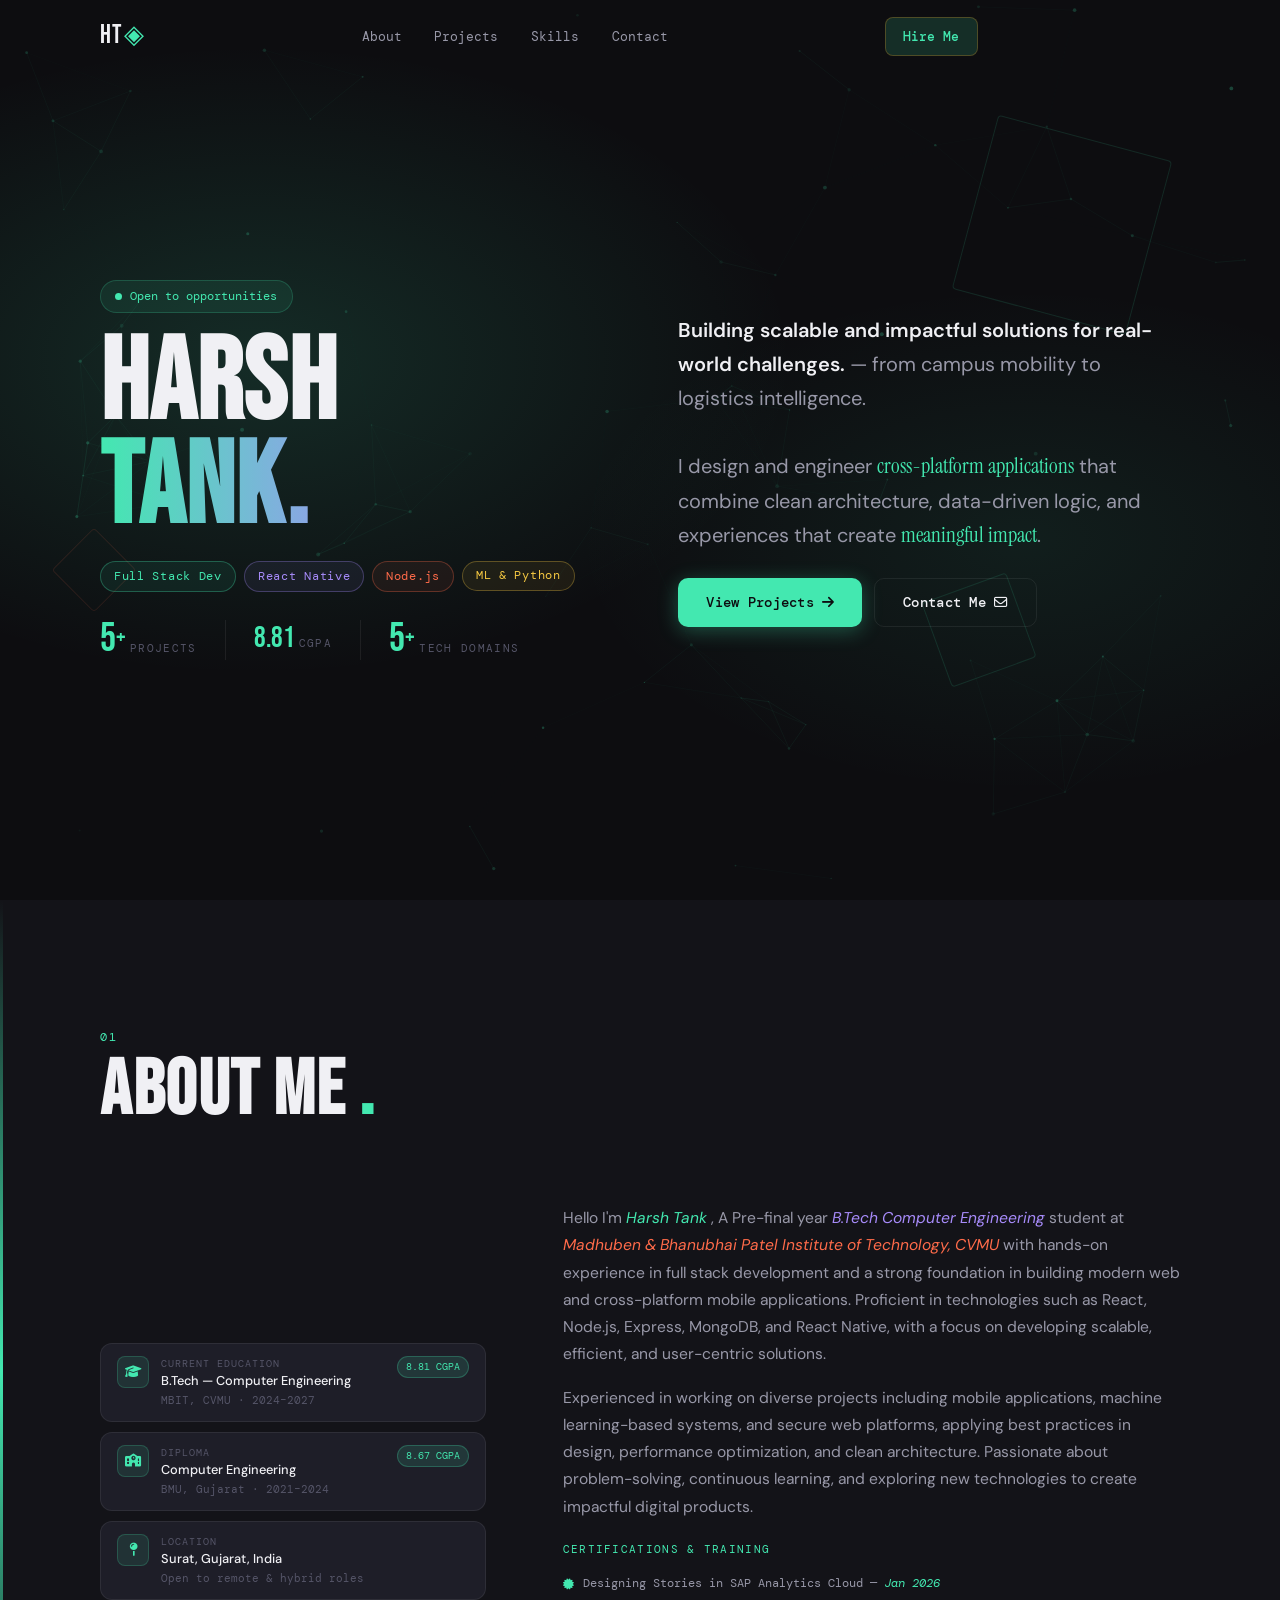
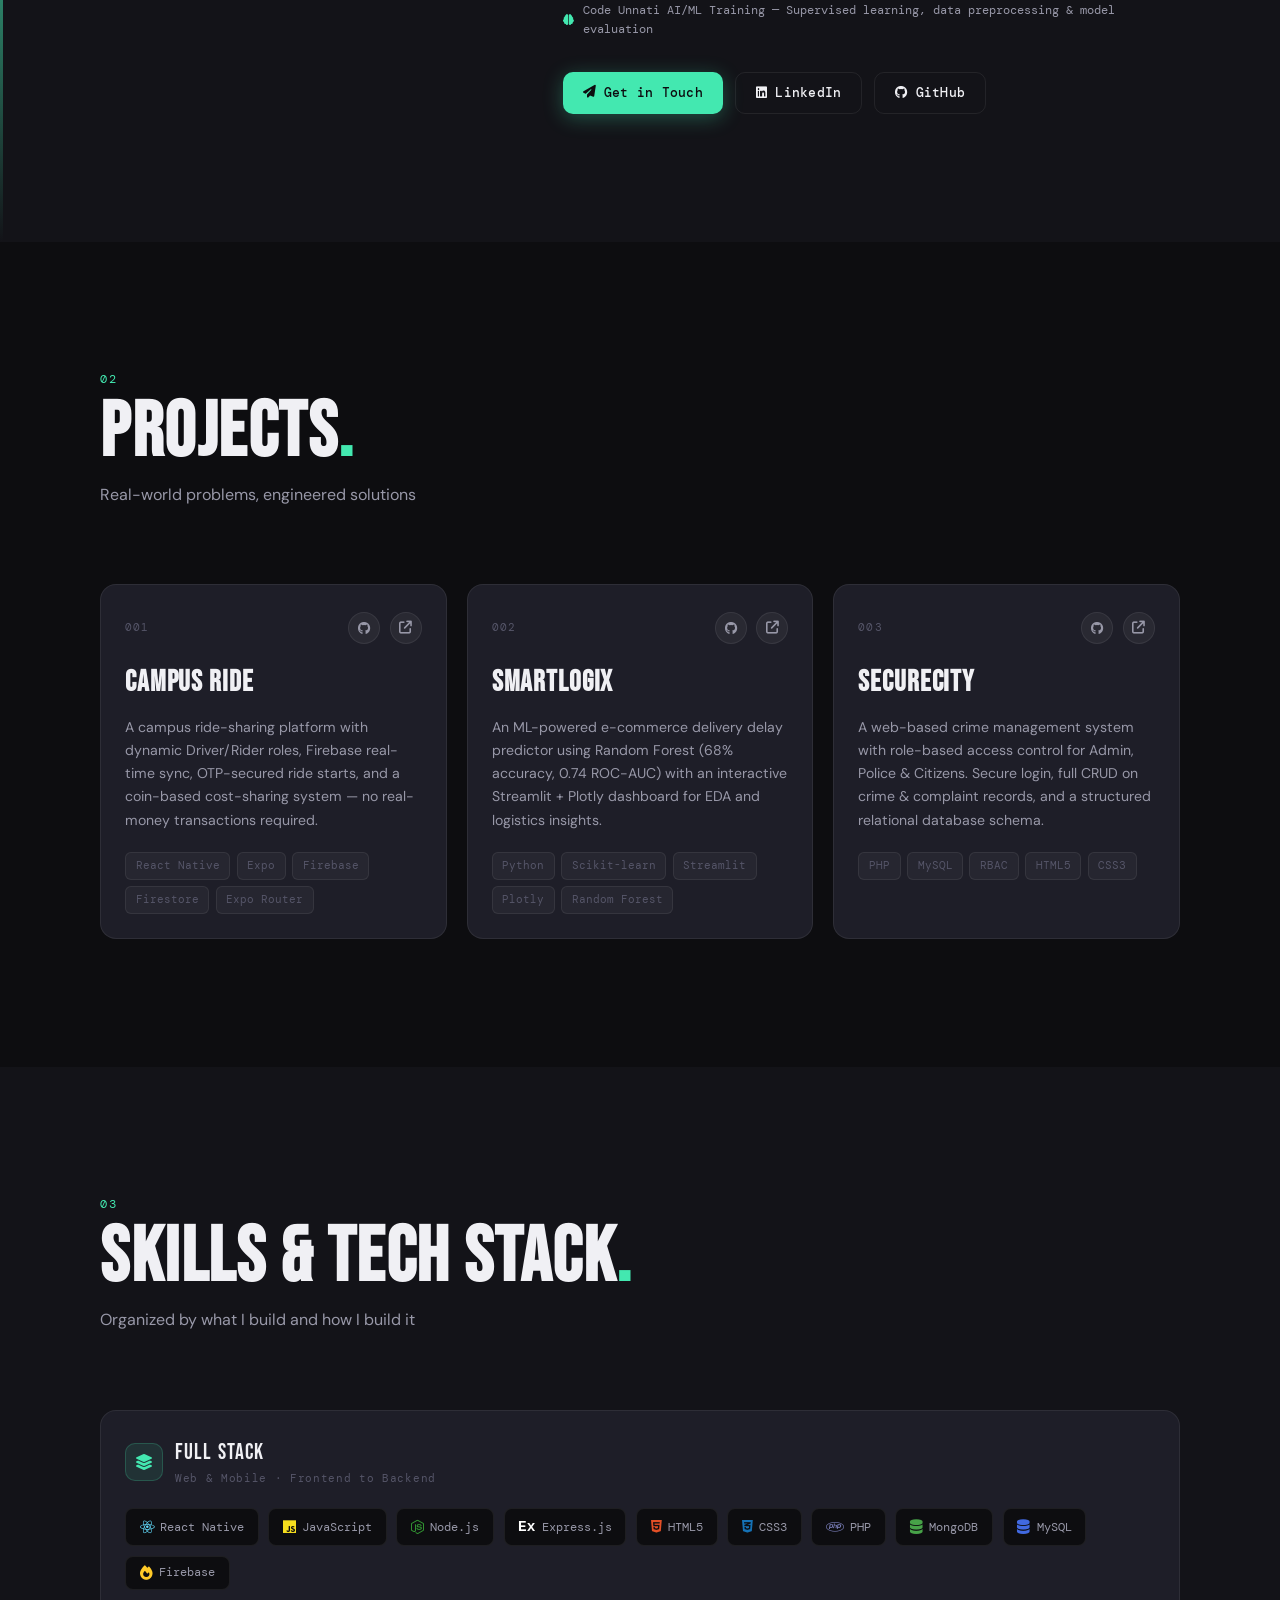
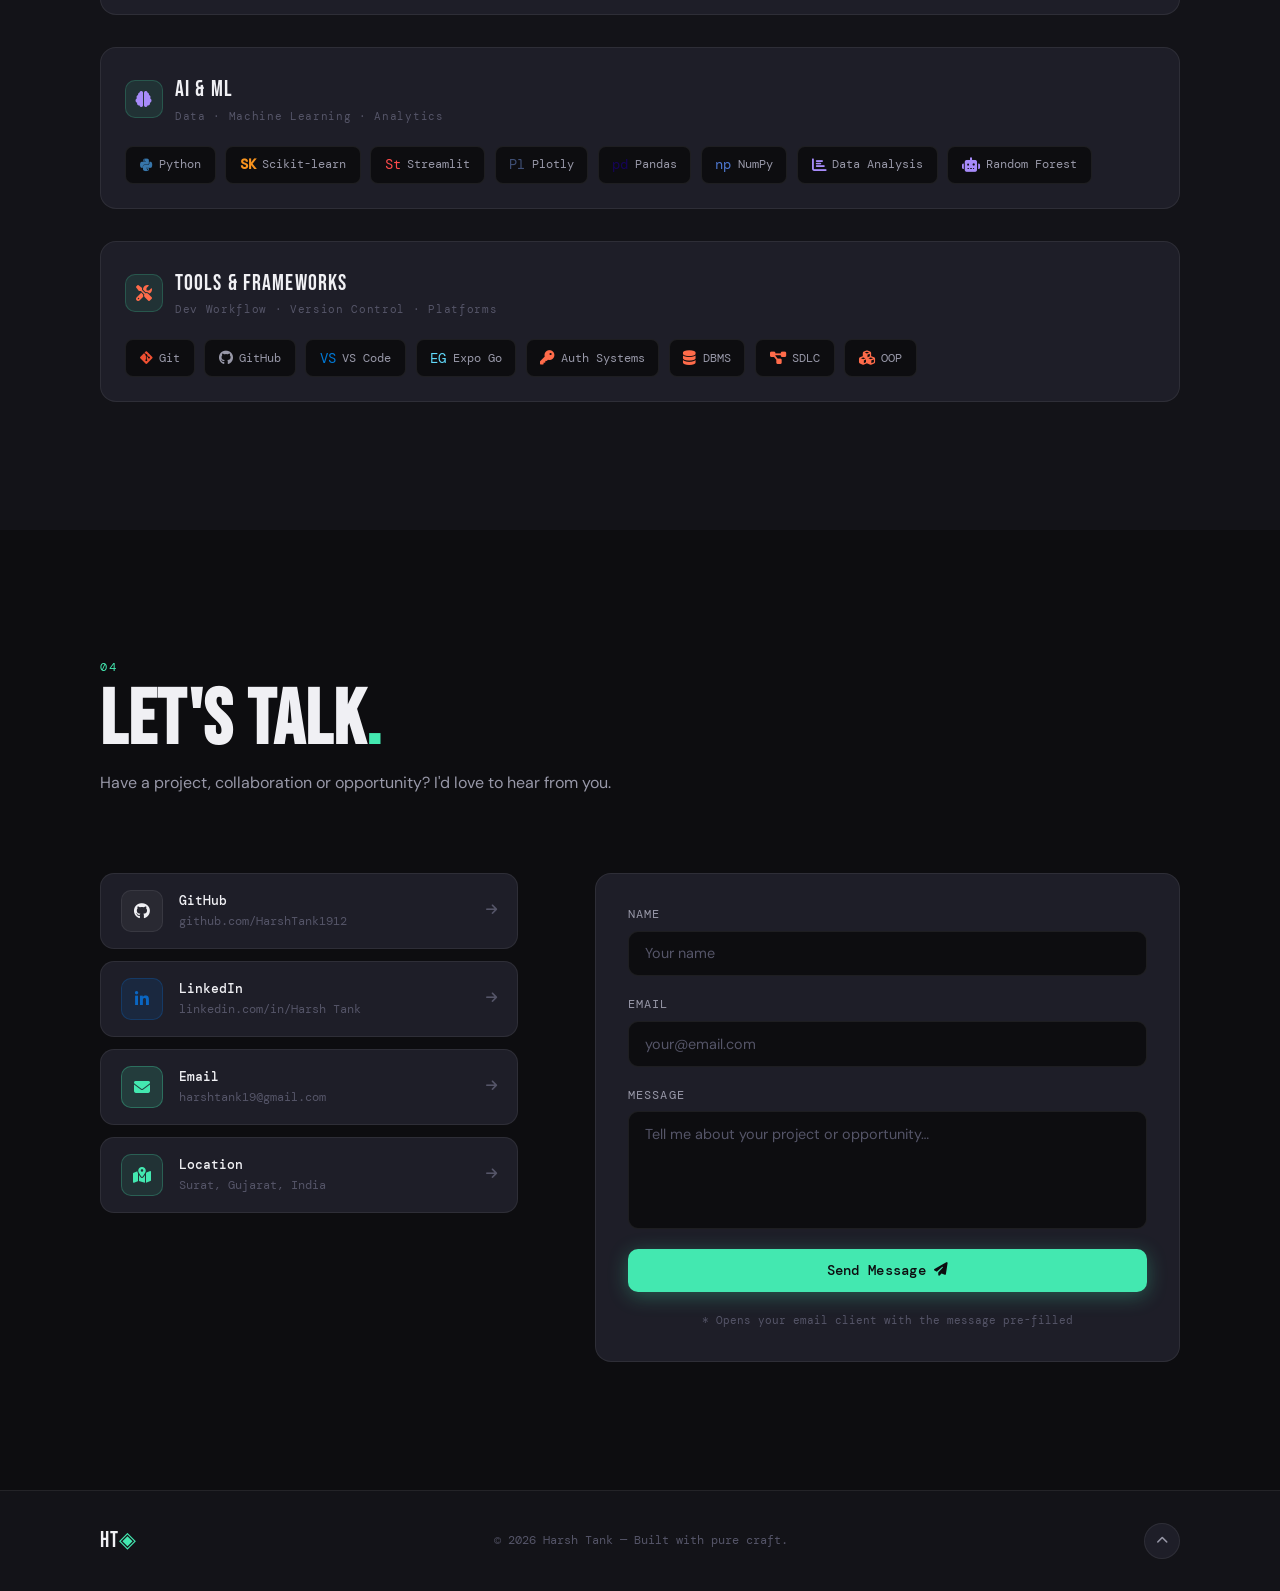
==== index.html @ 7c497f25 "Add files via upload" ====
<!DOCTYPE html>
<html lang="en">

<head>
  <meta charset="UTF-8" />
  <meta name="viewport" content="width=device-width, initial-scale=1.0" />
  <meta name="description"
    content="Harsh Tank — Full Stack Developer | React Native, Node.js, MongoDB, Firebase | B.Tech Computer Engineering" />
  <title>Harsh Tank — Portfolio</title>

  <link rel="preconnect" href="https://fonts.googleapis.com" />
  <link rel="preconnect" href="https://fonts.gstatic.com" crossorigin />
  <link
    href="https://fonts.googleapis.com/css2?family=Bebas+Neue&family=Instrument+Serif:ital@0;1&family=DM+Mono:wght@400;500&family=DM+Sans:ital,opsz,wght@0,9..40,300;0,9..40,400;0,9..40,500;1,9..40,300&display=swap"
    rel="stylesheet" />
  <link rel="stylesheet" href="https://cdnjs.cloudflare.com/ajax/libs/font-awesome/6.5.1/css/all.min.css" />
  <link rel="stylesheet" href="style.css" />
  <link rel="icon"
    href="data:image/svg+xml,<svg xmlns='http://www.w3.org/2000/svg' viewBox='0 0 100 100'><text y='.9em' font-size='90'>◈</text></svg>" />

  <style>
    /* ════════════════════════════
       HERO — Two-column layout
    ════════════════════════════ */
    .hero {
      min-height: 100vh;
      display: flex;
      align-items: center;
      padding: 100px 0 60px;
      position: relative;
      overflow: hidden;
    }

    .hero-content {
      position: relative;
      z-index: 1;
      max-width: var(--container);
      margin: 0 auto;
      padding: 0 clamp(20px, 5vw, 60px);
      display: grid;
      grid-template-columns: 1fr 1fr;
      gap: clamp(40px, 6vw, 100px);
      align-items: center;
      width: 100%;
    }

    /* Left panel — name + animated label */
    .hero-left {
      display: flex;
      flex-direction: column;
      gap: 1.25rem;
    }

    .hero-name {
      font-family: var(--font-display);
      font-size: clamp(3.5rem, 9vw, 8.5rem);
      line-height: 0.9;
      letter-spacing: 0.01em;
      margin: 0;
    }

    .name-static {
      color: var(--text-primary);
      display: block;
    }

    /* Multi-vibrant animated gradient surname */
    .name-vibrant {
      display: block;
      background: linear-gradient(90deg,
          #43e8b0 0%,
          #a78bfa 20%,
          #ff6b4a 40%,
          #f5c842 60%,
          #43e8b0 80%,
          #61DAFB 100%);
      background-size: 300% 100%;
      -webkit-background-clip: text;
      -webkit-text-fill-color: transparent;
      background-clip: text;
      animation: gradientShift 4s linear infinite;
    }

    @keyframes gradientShift {
      0% {
        background-position: 0% 50%;
      }

      100% {
        background-position: 300% 50%;
      }
    }

    /* Animated role label pills on the left */
    .hero-role-pills {
      display: flex;
      flex-wrap: wrap;
      gap: 0.5rem;
    }

    .role-pill {
      font-family: var(--font-mono);
      font-size: 0.75rem;
      padding: 0.3rem 0.8rem;
      border-radius: 100px;
      border: 1px solid;
      letter-spacing: 0.06em;
      animation: pillFadeIn 0.6s var(--ease-out) both;
    }

    .role-pill:nth-child(1) {
      color: #43e8b0;
      border-color: rgba(67, 232, 176, 0.3);
      background: rgba(67, 232, 176, 0.07);
      --delay: 0.3s;
    }

    .role-pill:nth-child(2) {
      color: #a78bfa;
      border-color: rgba(167, 139, 250, 0.3);
      background: rgba(167, 139, 250, 0.07);
      --delay: 0.45s;
    }

    .role-pill:nth-child(3) {
      color: #ff6b4a;
      border-color: rgba(255, 107, 74, 0.3);
      background: rgba(255, 107, 74, 0.07);
      --delay: 0.6s;
    }

    .role-pill:nth-child(4) {
      color: #f5c842;
      border-color: rgba(245, 200, 66, 0.3);
      background: rgba(245, 200, 66, 0.07);
      --delay: 0.75s;
    }

    @keyframes pillFadeIn {
      from {
        opacity: 0;
        transform: translateY(10px);
      }

      to {
        opacity: 1;
        transform: none;
      }
    }

    /* Bottom-left: stats */
    .hero-stats {
      display: flex;
      align-items: center;
      gap: 1.75rem;
      margin-top: 0.5rem;
    }

    /* Right panel */
    .hero-right {
      display: flex;
      flex-direction: column;
      gap: 1.5rem;
    }

    .hero-tagline {
      font-size: clamp(1rem, 1.8vw, 1.25rem);
      color: var(--text-secondary);
      line-height: 1.7;
      margin: 0;
    }

    .hero-tagline strong {
      color: var(--text-primary);
      font-weight: 600;
    }

    .hero-tagline em {
      font-style: normal;
      font-family: var(--font-serif);
      color: var(--mint);
      font-size: 1.05em;
    }

    /* Inline highlights */
    .hero-highlights {
      display: flex;
      flex-direction: column;
      gap: 0.6rem;
    }

    .hero-highlight-item {
      display: flex;
      align-items: center;
      gap: 0.6rem;
      font-family: var(--font-mono);
      font-size: 0.78rem;
      color: var(--text-secondary);
    }

    .hero-highlight-item i {
      color: var(--mint);
      width: 14px;
      font-size: 0.7rem;
    }

    /* CTA + availability */
    .hero-ctas {
      display: flex;
      flex-wrap: wrap;
      gap: 0.75rem;
    }

    /* Mobile: stack to single column */
    @media (max-width: 768px) {
      .hero-content {
        grid-template-columns: 1fr;
        gap: 2.5rem;
      }

      .hero-name {
        font-size: clamp(3.5rem, 18vw, 6rem);
      }

      .hero-stats {
        gap: 1.25rem;
      }
    }

    /* ════════════════════════════
       EDUCATION / INFO CARDS
    ════════════════════════════ */
    .about-info-cards {
      display: flex;
      flex-direction: column;
      gap: 0.6rem;
      margin-top: 1.5rem;
      width: 100%;
    }

    .info-card {
      background: var(--card);
      border: 1px solid var(--border);
      border-radius: 0.75rem;
      padding: 0.75rem 1rem;
      display: flex;
      align-items: flex-start;
      gap: 0.75rem;
      transition: border-color 0.25s, transform 0.25s;
      position: relative;
      overflow: hidden;
    }

    .info-card::before {
      content: '';
      position: absolute;
      left: 0;
      top: 0;
      bottom: 0;
      width: 3px;
      background: var(--mint);
      opacity: 0;
      transition: opacity 0.25s;
    }

    .info-card:hover {
      border-color: rgba(67, 232, 176, 0.35);
      transform: translateX(4px);
    }

    .info-card:hover::before {
      opacity: 1;
    }

    .info-card-icon {
      width: 32px;
      height: 32px;
      border-radius: 0.5rem;
      background: rgba(67, 232, 176, 0.1);
      border: 1px solid rgba(67, 232, 176, 0.2);
      display: flex;
      align-items: center;
      justify-content: center;
      font-size: 0.82rem;
      color: var(--mint);
      flex-shrink: 0;
    }

    .info-card-body {
      flex: 1;
      min-width: 0;
    }

    .info-card-label {
      font-family: var(--font-mono);
      font-size: 0.62rem;
      letter-spacing: 0.1em;
      text-transform: uppercase;
      color: var(--text-muted);
      margin-bottom: 0.12rem;
    }

    .info-card-title {
      font-family: var(--font-body);
      font-size: 0.8rem;
      color: var(--text-primary);
      font-weight: 500;
      line-height: 1.3;
    }

    .info-card-sub {
      font-family: var(--font-mono);
      font-size: 0.68rem;
      color: var(--text-muted);
      margin-top: 0.1rem;
    }

    .info-card-badge {
      font-family: var(--font-mono);
      font-size: 0.62rem;
      padding: 0.15rem 0.5rem;
      border-radius: 100px;
      background: rgba(67, 232, 176, 0.12);
      color: var(--mint);
      border: 1px solid rgba(67, 232, 176, 0.25);
      white-space: nowrap;
      flex-shrink: 0;
    }

    /* ════════════════════════════
       CERT ITEMS
    ════════════════════════════ */
    .cert-list {
      display: flex;
      flex-direction: column;
      gap: 0.45rem;
      margin-top: 1rem;
    }

    .cert-item {
      display: flex;
      align-items: center;
      gap: 0.6rem;
      font-family: var(--font-mono);
      font-size: 0.76rem;
      color: var(--text-secondary);
    }

    .cert-item i {
      color: var(--mint);
      font-size: 0.68rem;
    }

    /* ════════════════════════════
       TECH STACK — CATEGORY CARDS
    ════════════════════════════ */
    .stack-categories {
      display: flex;
      flex-direction: column;
      gap: 2rem;
    }

    .stack-category {
      background: var(--card);
      border: 1px solid var(--border);
      border-radius: 1rem;
      padding: 1.5rem;
      position: relative;
      overflow: hidden;
      transition: border-color 0.3s, box-shadow 0.3s;
    }

    .stack-category:hover {
      border-color: rgba(67, 232, 176, 0.25);
      box-shadow: 0 8px 40px rgba(0, 0, 0, 0.3);
    }

    .stack-category::before {
      content: '';
      position: absolute;
      top: 0;
      left: 0;
      right: 0;
      height: 3px;
      background: var(--cat-color, var(--mint));
      transform: scaleX(0);
      transform-origin: left;
      transition: transform 0.4s var(--ease-out);
    }

    .stack-category:hover::before {
      transform: scaleX(1);
    }

    .stack-cat-header {
      display: flex;
      align-items: center;
      gap: 0.75rem;
      margin-bottom: 1.25rem;
    }

    .stack-cat-icon {
      width: 38px;
      height: 38px;
      border-radius: 0.625rem;
      display: flex;
      align-items: center;
      justify-content: center;
      font-size: 1rem;
      background: rgba(67, 232, 176, 0.1);
      border: 1px solid rgba(67, 232, 176, 0.2);
      color: var(--cat-color, var(--mint));
    }

    .stack-cat-title {
      font-family: var(--font-display);
      font-size: 1.4rem;
      letter-spacing: 0.05em;
      color: var(--text-primary);
    }

    .stack-cat-desc {
      font-family: var(--font-mono);
      font-size: 0.7rem;
      color: var(--text-muted);
      letter-spacing: 0.06em;
    }

    .stack-tech-grid {
      display: flex;
      flex-wrap: wrap;
      gap: 0.6rem;
    }

    .tech-badge {
      display: inline-flex;
      align-items: center;
      gap: 0.4rem;
      font-family: var(--font-mono);
      font-size: 0.76rem;
      padding: 0.4rem 0.85rem;
      border-radius: 0.5rem;
      background: var(--ink);
      border: 1px solid var(--border);
      color: var(--text-secondary);
      transition: color 0.2s, border-color 0.2s, background 0.2s, transform 0.2s;
      cursor: default;
    }

    .tech-badge i,
    .tech-badge .badge-icon {
      font-size: 0.9rem;
    }

    .tech-badge:hover {
      color: var(--text-primary);
      border-color: var(--cat-color, var(--mint));
      background: rgba(67, 232, 176, 0.05);
      transform: translateY(-2px);
    }
  </style>
</head>

<body>

  <!-- Custom cursor elements (hidden) -->
  <div class="cursor-dot" id="cursorDot"></div>
  <div class="cursor-ring" id="cursorRing"></div>

  <!-- ═══════ NAVIGATION ═══════ -->
  <nav class="navbar" id="navbar">
    <div class="nav-inner">
      <a href="#home" class="nav-logo">HT<span class="logo-dot">◈</span></a>
      <ul class="nav-links" id="navLinks">
        <li><a href="#about" class="nav-link" data-section="about">About</a></li>
        <li><a href="#projects" class="nav-link" data-section="projects">Projects</a></li>
        <li><a href="#stack" class="nav-link" data-section="stack">Skills</a></li>
        <li><a href="#contact" class="nav-link" data-section="contact">Contact</a></li>
      </ul>
      <a href="#contact" class="nav-cta">Hire Me</a>
      <button class="hamburger" id="hamburger" aria-label="Toggle menu">
        <span></span><span></span><span></span>
      </button>
    </div>
  </nav>

  <!-- Mobile menu drawer -->
  <div class="mobile-menu" id="mobileMenu">
    <ul>
      <li><a href="#about" class="mobile-link">About</a></li>
      <li><a href="#projects" class="mobile-link">Projects</a></li>
      <li><a href="#stack" class="mobile-link">Skills</a></li>
      <li><a href="#contact" class="mobile-link">Contact</a></li>
    </ul>
  </div>

  <!-- ═══════════════════════════════════════════════
       HERO — Two Column Layout
  ═══════════════════════════════════════════════ -->
  <section id="home" class="hero">
    <div class="hero-bg">
      <canvas id="heroCanvas"></canvas>
      <div class="hero-gradient"></div>
    </div>
    <div class="geo geo-1"></div>
    <div class="geo geo-2"></div>
    <div class="geo geo-3"></div>

    <div class="hero-content">

      <!-- ── LEFT: Name + Role pills + Stats ── -->
      <div class="hero-left reveal-left" style="--delay:0.1s">

        <!-- Status badge -->
        <div class="status-badge" style="width:fit-content">
          <span class="status-dot"></span>
          Open to opportunities
        </div>

        <!-- Name with vibrant animated gradient on surname -->
        <h1 class="hero-name">
          <span class="name-static">Harsh</span>
          <span class="name-vibrant">Tank.</span>
        </h1>

        <!-- Role pills — vibrant multi-color -->
        <div class="hero-role-pills">
          <span class="role-pill" style="animation-delay:0.3s">Full Stack Dev</span>
          <span class="role-pill" style="animation-delay:0.45s">React Native</span>
          <span class="role-pill" style="animation-delay:0.6s">Node.js</span>
          <span class="role-pill" style="animation-delay:0.75s">ML &amp; Python</span>
        </div>

        <!-- Stats -->
        <div class="hero-stats">
          <div class="stat">
            <span class="stat-num" data-target="5">0</span><span class="stat-plus">+</span>
            <span class="stat-label">Projects</span>
          </div>
          <div class="stat-divider"></div>
          <div class="stat">
            <span class="stat-num" style="font-size:1.8rem;">8.81</span>
            <span class="stat-label">CGPA</span>
          </div>
          <div class="stat-divider"></div>
          <div class="stat">
            <span class="stat-num" data-target="5">0</span><span class="stat-plus">+</span>
            <span class="stat-label">Tech Domains</span>
          </div>
        </div>
      </div>

      <!-- ── RIGHT: Tagline + Highlights + CTAs ── -->
      <div class="hero-right reveal-right" style="--delay:0.25s">

        <p class="hero-tagline">
          <strong>Building scalable and impactful solutions for real-world challenges.</strong> — from campus mobility
          to logistics
          intelligence.<br /><br />
          I design and engineer <em>cross-platform applications</em> that combine clean architecture, data-driven logic,
          and experiences that create <em>meaningful impact</em>.
        </p>

        <!--<div class="hero-highlights">
          <div class="hero-highlight-item">
            <i class="fa-solid fa-mobile-screen-button"></i>
            <span>Campus Ride — Real-time ride-sharing with OTP &amp; coin rewards</span>
          </div>
          <div class="hero-highlight-item">
            <i class="fa-solid fa-chart-line"></i>
            <span>SmartLogix — ML delivery predictor, 68% accuracy, 0.74 ROC-AUC</span>
          </div>
          <div class="hero-highlight-item">
            <i class="fa-solid fa-shield-halved"></i>
            <span>SecureCity — Role-based crime management system (PHP + MySQL)</span>
          </div>
        </div>
      -->
        <div class="hero-ctas">
          <a href="#projects" class="btn btn-primary">
            View Projects <i class="fa-solid fa-arrow-right"></i>
          </a>
          <a href="mailto:harshtank19@gmail.com" class="btn btn-ghost">
            Contact Me <i class="fa-regular fa-envelope"></i>
          </a>
        </div>
      </div>
    </div>
  </section>

  <!-- ═══════════════════════════════════════════════
       ABOUT SECTION
  ═══════════════════════════════════════════════ -->
  <section id="about" class="section about-section">
    <div class="container">
      <div class="section-header">
        <span class="section-num">01</span>
        <h2 class="section-title">About Me <span class="accent-dot">.</span></h2>
      </div>

      <div class="about-grid">

        <!-- Left: Photo + cards -->
        <div class="about-visual reveal-left">
          <div class="about-card-wrap">
            <!-- Info cards -->
            <div class="about-info-cards">
              <div class="info-card">
                <div class="info-card-icon"><i class="fa-solid fa-graduation-cap"></i></div>
                <div class="info-card-body">
                  <div class="info-card-label">Current Education</div>
                  <div class="info-card-title">B.Tech — Computer Engineering</div>
                  <div class="info-card-sub">MBIT, CVMU · 2024–2027
                  </div>
                </div>
                <span class="info-card-badge">8.81 CGPA</span>
              </div>
              <div class="info-card">
                <div class="info-card-icon"><i class="fa-solid fa-school"></i></div>
                <div class="info-card-body">
                  <div class="info-card-label">Diploma</div>
                  <div class="info-card-title">Computer Engineering</div>
                  <div class="info-card-sub">BMU, Gujarat · 2021–2024</div>
                </div>
                <span class="info-card-badge">8.67 CGPA</span>
              </div>
              <div class="info-card">
                <div class="info-card-icon"><i class="fa-solid fa-map-pin"></i></div>
                <div class="info-card-body">
                  <div class="info-card-label">Location</div>
                  <div class="info-card-title">Surat, Gujarat, India</div>
                  <div class="info-card-sub">Open to remote &amp; hybrid roles</div>
                </div>
              </div>
            </div>

          </div>
        </div>

        <!-- Right: Text -->
        <div class="about-text reveal-right">
          <p class="about-body">
            Hello I'm <em style="color:var(--mint)">Harsh Tank </em> , A Pre-final year <em style="color:#a78bfa">B.Tech
              Computer Engineering</em>
            student at <em style="color:#ff6b4a">Madhuben & Bhanubhai Patel Institute of Technology, CVMU</em> with
            hands-on experience in full stack development and a strong foundation in building modern web
            and cross-platform mobile applications. Proficient in technologies such as React, Node.js, Express, MongoDB,
            and React Native, with a focus on developing scalable, efficient, and user-centric solutions.
          </p>

          <p class="about-body">
            Experienced in working on diverse projects including mobile applications, machine learning-based systems,
            and secure web platforms, applying best practices in design, performance optimization, and clean
            architecture. Passionate about problem-solving, continuous learning, and exploring new technologies to
            create impactful digital products.
          </p>

          <!-- Certifications em style="color:#ff6b4a" color:#a78bfa  <em style="color:var(--mint)"-->

          <div style="margin-top:1.25rem">
            <span class="section-num" style="font-size:0.68rem;letter-spacing:0.12em">CERTIFICATIONS &amp;
              TRAINING</span>
            <div class="cert-list">
              <div class="cert-item">
                <i class="fa-solid fa-certificate"></i>
                <a href="https://badger.learning.sap.com/verify/ximuf-byfyb-nebyb-hetok-pigaf" target="_blank">
                  <span>Designing Stories
                    in SAP Analytics Cloud — <em style="color:var(--mint)">Jan 2026</em></span></a>
              </div>
              <div class="cert-item">
                <i class="fa-solid fa-brain"></i>
                <span>Code Unnati AI/ML Training — Supervised learning, data preprocessing &amp; model evaluation</span>
              </div>
            </div>
          </div>

          <div class="about-actions">
            <a href="mailto:harshtank19@gmail.com" class="btn btn-primary btn-sm">
              <i class="fa-solid fa-paper-plane"></i> Get in Touch
            </a>
            <a href="https://linkedin.com/in/harsh-tank" target="_blank" rel="noopener" class="btn btn-ghost btn-sm">
              <i class="fa-brands fa-linkedin"></i> LinkedIn
            </a>
            <a href="https://github.com/HarshTank1912" target="_blank" rel="noopener" class="btn btn-ghost btn-sm">
              <i class="fa-brands fa-github"></i> GitHub
            </a>
          </div>
        </div>
      </div>
    </div>
  </section>

  <!-- ═══════════════════════════════════════════════
       PROJECTS
  ═══════════════════════════════════════════════ -->
  <section id="projects" class="section projects-section">
    <div class="container">
      <div class="section-header">
        <span class="section-num">02</span>
        <h2 class="section-title">Projects<span class="accent-dot">.</span></h2>
        <p class="section-subtitle">Real-world problems, engineered solutions</p>
      </div>

      <div class="projects-grid">

        <!-- Campus Ride -->
        <article class="project-card reveal-up" style="--card-color:#43e8b0">
          <div class="card-top-bar"></div>
          <div class="card-body">
            <div class="project-meta">
              <span class="project-number">001</span>
              <div class="project-links">
                <a href="https://github.com/HarshTank1912" target="_blank" rel="noopener" aria-label="GitHub"
                  class="icon-link"><i class="fa-brands fa-github"></i></a>
                <a href="#" target="_blank" rel="noopener" aria-label="Live Demo" class="icon-link live-link"><i
                    class="fa-solid fa-arrow-up-right-from-square"></i></a>
              </div>
            </div>
            <h3 class="project-title">Campus Ride</h3>
            <p class="project-desc">A campus ride-sharing platform with dynamic Driver/Rider roles, Firebase real-time
              sync, OTP-secured ride starts, and a coin-based cost-sharing system — no real-money transactions required.
            </p>
            <div class="project-tags">
              <span class="tag">React Native</span>
              <span class="tag">Expo</span>
              <span class="tag">Firebase</span>
              <span class="tag">Firestore</span>
              <span class="tag">Expo Router</span>
            </div>
          </div>
          <div class="card-hover-glow"></div>
        </article>

        <!-- SmartLogix -->
        <article class="project-card reveal-up" style="--card-color:#a78bfa;--delay:0.1s">
          <div class="card-top-bar"></div>
          <div class="card-body">
            <div class="project-meta">
              <span class="project-number">002</span>
              <div class="project-links">
                <a href="https://github.com/HarshTank1912/ShipSense-E-Commerce-Delivery-Prediction" target="_blank"
                  rel="noopener" aria-label="GitHub" class="icon-link"><i class="fa-brands fa-github"></i></a>
                <a href="https://shipsense-e-commerce-delivery-prediction-harshtank1912.streamlit.app/" target="_blank"
                  rel="noopener" aria-label="Live Demo" class="icon-link live-link"><i
                    class="fa-solid fa-arrow-up-right-from-square"></i></a>
              </div>
            </div>
            <h3 class="project-title">SmartLogix</h3>
            <p class="project-desc">An ML-powered e-commerce delivery delay predictor using Random Forest (68% accuracy,
              0.74 ROC-AUC) with an interactive Streamlit + Plotly dashboard for EDA and logistics insights.</p>
            <div class="project-tags">
              <span class="tag">Python</span>
              <span class="tag">Scikit-learn</span>
              <span class="tag">Streamlit</span>
              <span class="tag">Plotly</span>
              <span class="tag">Random Forest</span>
            </div>
          </div>
          <div class="card-hover-glow"></div>
        </article>

        <!-- SecureCity -->
        <article class="project-card reveal-up" style="--card-color:#ff6b4a;--delay:0.2s">
          <div class="card-top-bar"></div>
          <div class="card-body">
            <div class="project-meta">
              <span class="project-number">003</span>
              <div class="project-links">
                <a href="https://github.com/HarshTank1912" target="_blank" rel="noopener" aria-label="GitHub"
                  class="icon-link"><i class="fa-brands fa-github"></i></a>
                <a href="#" target="_blank" rel="noopener" aria-label="Live Demo" class="icon-link live-link"><i
                    class="fa-solid fa-arrow-up-right-from-square"></i></a>
              </div>
            </div>
            <h3 class="project-title">SecureCity</h3>
            <p class="project-desc">A web-based crime management system with role-based access control for Admin, Police
              &amp; Citizens. Secure login, full CRUD on crime &amp; complaint records, and a structured relational
              database schema.</p>
            <div class="project-tags">
              <span class="tag">PHP</span>
              <span class="tag">MySQL</span>
              <span class="tag">RBAC</span>
              <span class="tag">HTML5</span>
              <span class="tag">CSS3</span>
            </div>
          </div>
          <div class="card-hover-glow"></div>
        </article>

      </div>
    </div>
  </section>

  <!-- ═══════════════════════════════════════════════
       TECH STACK — Grouped Category Cards
  ═══════════════════════════════════════════════ -->
  <section id="stack" class="section stack-section">
    <div class="container">
      <div class="section-header">
        <span class="section-num">03</span>
        <h2 class="section-title">Skills & Tech Stack<span class="accent-dot">.</span></h2>
        <p class="section-subtitle">Organized by what I build and how I build it</p>
      </div>

      <div class="stack-categories">

        <!-- Full Stack -->
        <div class="stack-category reveal-up" style="--cat-color:#43e8b0">
          <div class="stack-cat-header">
            <div class="stack-cat-icon" style="--cat-color:#43e8b0"><i class="fa-solid fa-layer-group"></i></div>
            <div>
              <div class="stack-cat-title">Full Stack</div>
              <div class="stack-cat-desc">Web &amp; Mobile · Frontend to Backend</div>
            </div>
          </div>
          <div class="stack-tech-grid" style="--cat-color:#43e8b0">
            <span class="tech-badge"><i class="fa-brands fa-react" style="color:#61DAFB"></i> React Native</span>
            <span class="tech-badge"><i class="fa-brands fa-js" style="color:#F7DF1E"></i> JavaScript</span>
            <span class="tech-badge"><i class="fa-brands fa-node-js" style="color:#339933"></i> Node.js</span>
            <span class="tech-badge"><span class="badge-icon"
                style="color:#fff;font-family:monospace;font-weight:700">Ex</span> Express.js</span>
            <span class="tech-badge"><i class="fa-brands fa-html5" style="color:#E34F26"></i> HTML5</span>
            <span class="tech-badge"><i class="fa-brands fa-css3-alt" style="color:#1572B6"></i> CSS3</span>
            <span class="tech-badge"><i class="fa-brands fa-php" style="color:#777BB4"></i> PHP</span>
            <span class="tech-badge"><i class="fa-solid fa-database" style="color:#47A248"></i> MongoDB</span>
            <span class="tech-badge"><i class="fa-solid fa-database" style="color:#4169E1"></i> MySQL</span>
            <span class="tech-badge"><i class="fa-solid fa-fire" style="color:#FFCA28"></i> Firebase</span>
          </div>
        </div>

        <!-- AI · ML -->
        <div class="stack-category reveal-up" style="--cat-color:#a78bfa;--delay:0.1s">
          <div class="stack-cat-header">
            <div class="stack-cat-icon" style="--cat-color:#a78bfa"><i class="fa-solid fa-brain"></i></div>
            <div>
              <div class="stack-cat-title">AI &amp; ML</div>
              <div class="stack-cat-desc">Data · Machine Learning · Analytics</div>
            </div>
          </div>
          <div class="stack-tech-grid" style="--cat-color:#a78bfa">
            <span class="tech-badge" style="--cat-color:#a78bfa"><i class="fa-brands fa-python"
                style="color:#3776AB"></i> Python</span>
            <span class="tech-badge" style="--cat-color:#a78bfa"><span class="badge-icon"
                style="color:#F7931E;font-weight:700">SK</span> Scikit-learn</span>
            <span class="tech-badge" style="--cat-color:#a78bfa"><span class="badge-icon"
                style="color:#FF4B4B">St</span> Streamlit</span>
            <span class="tech-badge" style="--cat-color:#a78bfa"><span class="badge-icon"
                style="color:#3F4F75">Pl</span> Plotly</span>
            <span class="tech-badge" style="--cat-color:#a78bfa"><span class="badge-icon"
                style="color:#150458">pd</span> Pandas</span>
            <span class="tech-badge" style="--cat-color:#a78bfa"><span class="badge-icon"
                style="color:#4D77CF">np</span> NumPy</span>
            <span class="tech-badge" style="--cat-color:#a78bfa"><i class="fa-solid fa-chart-bar"
                style="color:#a78bfa"></i> Data Analysis</span>
            <span class="tech-badge" style="--cat-color:#a78bfa"><i class="fa-solid fa-robot" style="color:#a78bfa"></i>
              Random Forest</span>
          </div>
        </div>

        <!-- Tools & Frameworks -->
        <div class="stack-category reveal-up" style="--cat-color:#ff6b4a;--delay:0.2s">
          <div class="stack-cat-header">
            <div class="stack-cat-icon" style="--cat-color:#ff6b4a"><i class="fa-solid fa-screwdriver-wrench"></i></div>
            <div>
              <div class="stack-cat-title">Tools &amp; Frameworks</div>
              <div class="stack-cat-desc">Dev Workflow · Version Control · Platforms</div>
            </div>
          </div>
          <div class="stack-tech-grid" style="--cat-color:#ff6b4a">
            <span class="tech-badge" style="--cat-color:#ff6b4a"><i class="fa-brands fa-git-alt"
                style="color:#F05032"></i> Git</span>
            <span class="tech-badge" style="--cat-color:#ff6b4a"><i class="fa-brands fa-github"></i> GitHub</span>
            <span class="tech-badge" style="--cat-color:#ff6b4a"><span class="badge-icon"
                style="color:#0078D4">VS</span> VS Code</span>
            <span class="tech-badge" style="--cat-color:#ff6b4a"><span class="badge-icon"
                style="color:#61DAFB">EG</span> Expo Go</span>
            <span class="tech-badge" style="--cat-color:#ff6b4a"><i class="fa-solid fa-key" style="color:#ff6b4a"></i>
              Auth Systems</span>
            <span class="tech-badge" style="--cat-color:#ff6b4a"><i class="fa-solid fa-database"
                style="color:#ff6b4a"></i> DBMS</span>
            <span class="tech-badge" style="--cat-color:#ff6b4a"><i class="fa-solid fa-diagram-project"
                style="color:#ff6b4a"></i> SDLC</span>
            <span class="tech-badge" style="--cat-color:#ff6b4a"><i class="fa-solid fa-cubes" style="color:#ff6b4a"></i>
              OOP</span>
          </div>
        </div>

      </div>
    </div>
  </section>

  <!-- ═══════════════════════════════════════════════
       CONTACT
  ═══════════════════════════════════════════════ -->
  <section id="contact" class="section contact-section">
    <div class="container">
      <div class="section-header">
        <span class="section-num">04</span>
        <h2 class="section-title">Let's Talk<span class="accent-dot">.</span></h2>
        <p class="section-subtitle">Have a project, collaboration or opportunity? I'd love to hear from you.</p>
      </div>

      <div class="contact-grid">
        <div class="contact-info reveal-left">
          <a href="https://github.com/HarshTank1912" target="_blank" rel="noopener" class="contact-card">
            <div class="contact-card-icon"><i class="fa-brands fa-github"></i></div>
            <div class="contact-card-text">
              <strong>GitHub</strong>
              <span>github.com/HarshTank1912</span>
            </div>
            <i class="fa-solid fa-arrow-right contact-arrow"></i>
          </a>

          <a href="https://www.linkedin.com/in/harsh-tank-663219354/" target="_blank" rel="noopener"
            class="contact-card">
            <div class="contact-card-icon linkedin-icon"><i class="fa-brands fa-linkedin-in"></i></div>
            <div class="contact-card-text">
              <strong>LinkedIn</strong>
              <span>linkedin.com/in/Harsh Tank</span>
            </div>
            <i class="fa-solid fa-arrow-right contact-arrow"></i>
          </a>

          <a href="mailto:harshtank19@gmail.com" class="contact-card">
            <div class="contact-card-icon email-icon"><i class="fa-solid fa-envelope"></i></div>
            <div class="contact-card-text">
              <strong>Email</strong>
              <span>harshtank19@gmail.com</span>
            </div>
            <i class="fa-solid fa-arrow-right contact-arrow"></i>
          </a>

          <a href="https://maps.google.com/?q=Surat,Gujarat,India" target="_blank" rel="noopener" class="contact-card">
            <div class="contact-card-icon"
              style="background:rgba(67,232,176,0.1);border-color:rgba(67,232,176,0.25);color:var(--mint)">
              <i class="fa-solid fa-map-location-dot"></i>
            </div>
            <div class="contact-card-text">
              <strong>Location</strong>
              <span>Surat, Gujarat, India</span>
            </div>
            <i class="fa-solid fa-arrow-right contact-arrow"></i>
          </a>
        </div>

        <div class="contact-form-wrap reveal-right">
          <form class="contact-form" id="contactForm" novalidate>
            <div class="form-group">
              <label for="name">Name</label>
              <input type="text" id="name" name="name" placeholder="Your name" required />
            </div>
            <div class="form-group">
              <label for="email">Email</label>
              <input type="email" id="email" name="email" placeholder="your@email.com" required />
            </div>
            <div class="form-group">
              <label for="message">Message</label>
              <textarea id="message" name="message" rows="5" placeholder="Tell me about your project or opportunity…"
                required></textarea>
            </div>
            <button type="submit" class="btn btn-primary btn-full" id="submitBtn">
              <span class="btn-text">Send Message</span>
              <i class="fa-solid fa-paper-plane"></i>
            </button>
            <p class="form-note">* Opens your email client with the message pre-filled</p>
          </form>
        </div>
      </div>
    </div>
  </section>

  <!-- ═══════ FOOTER ═══════ -->
  <footer class="footer">
    <div class="footer-inner">
      <span class="footer-logo">HT<span>◈</span></span>
      <p class="footer-copy">© <span id="footerYear"></span> Harsh Tank — Built with pure craft.</p>
      <a href="#home" class="back-top" aria-label="Back to top">
        <i class="fa-solid fa-chevron-up"></i>
      </a>
    </div>
  </footer>

  <script src="script.js"></script>
</body>

</html>
---- style.css ----
/* ══════════════════════════════════════════════════════════════
   JORDAN VOSS PORTFOLIO — style.css
   Design: Dark Editorial / Brutalist-Refined
   Palette: Charcoal + Mint #43e8b0
   Fonts: Bebas Neue (display) · Instrument Serif (italic accent) · DM Mono · DM Sans
══════════════════════════════════════════════════════════════ */

/* ──────────────────────────────────────────────
   1. CSS CUSTOM PROPERTIES (DESIGN TOKENS)
────────────────────────────────────────────── */
:root {
  /* Colors */
  --ink: #0d0d10;
  --ink-2: #131318;
  --surface: #18181f;
  --card: #1e1e28;
  --border: rgba(255, 255, 255, 0.07);
  --border-hover: rgba(67, 232, 176, 0.4);

  --amber: #43e8b0;
  --amber-dim: rgba(67, 232, 176, 0.15);
  --amber-glow: rgba(67, 232, 176, 0.3);
  --mint: #43e8b0;
  --ember: #ff6b4a;
  --violet: #a78bfa;

  --text-primary: #f0f0f4;
  --text-secondary: #9898a8;
  --text-muted: #555568;

  /* Typography */
  --font-display: 'Bebas Neue', 'Arial Black', sans-serif;
  --font-serif: 'Instrument Serif', Georgia, serif;
  --font-body: 'DM Sans', sans-serif;
  --font-mono: 'DM Mono', 'Courier New', monospace;

  /* Spacing */
  --section-py: clamp(80px, 10vw, 140px);
  --container: 1200px;

  /* Easing */
  --ease-out: cubic-bezier(0.16, 1, 0.3, 1);
  --ease-spring: cubic-bezier(0.34, 1.56, 0.64, 1);

  /* Transitions */
  --t-fast: 0.18s;
  --t-base: 0.3s;
  --t-slow: 0.6s;

  /* Shadows */
  --shadow-card: 0 4px 40px rgba(0, 0, 0, 0.5), inset 0 1px 0 rgba(255, 255, 255, 0.04);
  --shadow-amber: 0 0 30px rgba(67, 232, 176, 0.25);
}

/* ──────────────────────────────────────────────
   2. RESET & BASE
────────────────────────────────────────────── */
*,
*::before,
*::after {
  box-sizing: border-box;
  margin: 0;
  padding: 0;
}

html {
  scroll-behavior: smooth;
  scroll-padding-top: 80px;
  font-size: 16px;
}

body {
  background: var(--ink);
  color: var(--text-primary);
  font-family: var(--font-body);
  line-height: 1.6;
  overflow-x: hidden;
  -webkit-font-smoothing: antialiased;
}

/* Scrollbar */
::-webkit-scrollbar {
  width: 5px;
}

::-webkit-scrollbar-track {
  background: var(--ink);
}

::-webkit-scrollbar-thumb {
  background: var(--mint);
  border-radius: 3px;
}

::selection {
  background: var(--amber-dim);
  color: var(--mint);
}

a {
  color: inherit;
  text-decoration: none;
}

img {
  max-width: 100%;
  display: block;
}

button {
  cursor: pointer;
  border: none;
  background: none;
  font-family: inherit;
}

/* ──────────────────────────────────────────────
   3. CUSTOM CURSOR — DISABLED
────────────────────────────────────────────── */
.cursor-dot,
.cursor-ring {
  display: none !important;
}

/* ──────────────────────────────────────────────
   4. UTILITY CLASSES
────────────────────────────────────────────── */
.container {
  max-width: var(--container);
  margin: 0 auto;
  padding: 0 clamp(20px, 5vw, 60px);
}

/* ──────────────────────────────────────────────
   5. SCROLL-REVEAL ANIMATION SYSTEM
────────────────────────────────────────────── */
.reveal-up,
.reveal-left,
.reveal-right {
  opacity: 0;
  transition: opacity var(--t-slow) var(--ease-out),
    transform var(--t-slow) var(--ease-out);
  transition-delay: var(--delay, 0s);
}

.reveal-up {
  transform: translateY(50px);
}

.reveal-left {
  transform: translateX(-50px);
}

.reveal-right {
  transform: translateX(50px);
}

.reveal-up.visible,
.reveal-left.visible,
.reveal-right.visible {
  opacity: 1;
  transform: none;
}

/* ──────────────────────────────────────────────
   6. BUTTONS
────────────────────────────────────────────── */
.btn {
  display: inline-flex;
  align-items: center;
  gap: 0.5rem;
  padding: 0.8rem 1.75rem;
  border-radius: 0.625rem;
  font-family: var(--font-mono);
  font-size: 0.85rem;
  font-weight: 500;
  letter-spacing: 0.02em;
  transition: transform var(--t-base) var(--ease-spring),
    box-shadow var(--t-base),
    background var(--t-base),
    border-color var(--t-base);
  position: relative;
  overflow: hidden;
}

.btn::after {
  content: '';
  position: absolute;
  inset: 0;
  background: rgba(255, 255, 255, 0.08);
  opacity: 0;
  transition: opacity var(--t-fast);
}

.btn:hover::after {
  opacity: 1;
}

.btn-primary {
  background: var(--amber);
  color: #0d0d10;
  box-shadow: 0 4px 20px var(--amber-glow);
}

.btn-primary:hover {
  transform: translateY(-3px);
  box-shadow: 0 8px 35px var(--amber-glow);
}

.btn-primary:active {
  transform: translateY(0);
}

.btn-ghost {
  background: transparent;
  color: var(--text-primary);
  border: 1.5px solid var(--border);
}

.btn-ghost:hover {
  border-color: var(--amber);
  color: var(--amber);
  transform: translateY(-3px);
  box-shadow: 0 4px 20px var(--amber-glow);
}

.btn-sm {
  padding: 0.6rem 1.25rem;
  font-size: 0.8rem;
}

.btn-full {
  width: 100%;
  justify-content: center;
}

/* ──────────────────────────────────────────────
   7. NAVBAR
────────────────────────────────────────────── */
.navbar {
  position: fixed;
  top: 0;
  left: 0;
  right: 0;
  z-index: 100;
  transition: background var(--t-base), border-color var(--t-base), backdrop-filter var(--t-base);
  border-bottom: 1px solid transparent;
}

.navbar.scrolled {
  background: rgba(13, 13, 16, 0.85);
  backdrop-filter: blur(20px);
  -webkit-backdrop-filter: blur(20px);
  border-bottom-color: var(--border);
}

.nav-inner {
  max-width: var(--container);
  margin: 0 auto;
  padding: 0 clamp(20px, 5vw, 60px);
  height: 72px;
  display: flex;
  align-items: center;
  justify-content: space-between;
  gap: 2rem;
}

.nav-logo {
  font-family: var(--font-display);
  font-size: 1.6rem;
  letter-spacing: 0.04em;
  color: var(--text-primary);
  transition: color var(--t-fast);
}

.nav-logo:hover {
  color: var(--amber);
}

.logo-dot {
  color: var(--amber);
  margin-left: 2px;
}

.nav-links {
  display: flex;
  gap: 0.25rem;
  list-style: none;
}

.nav-link {
  font-family: var(--font-mono);
  font-size: 0.82rem;
  color: var(--text-secondary);
  padding: 0.5rem 0.9rem;
  border-radius: 0.5rem;
  transition: color var(--t-fast), background var(--t-fast);
  position: relative;
}

.nav-link::after {
  content: '';
  position: absolute;
  bottom: 4px;
  left: 50%;
  transform: translateX(-50%) scaleX(0);
  width: 20px;
  height: 2px;
  background: var(--amber);
  border-radius: 2px;
  transition: transform var(--t-base) var(--ease-out);
}

.nav-link:hover,
.nav-link.active {
  color: var(--text-primary);
}

.nav-link.active::after {
  transform: translateX(-50%) scaleX(1);
}

.nav-cta {
  font-family: var(--font-mono);
  font-size: 0.82rem;
  font-weight: 500;
  padding: 0.5rem 1.1rem;
  border-radius: 0.5rem;
  background: var(--amber-dim);
  color: var(--amber);
  border: 1px solid rgba(245, 166, 35, 0.25);
  transition: background var(--t-fast), border-color var(--t-fast), transform var(--t-fast);
}

.nav-cta:hover {
  background: var(--amber);
  color: #0d0d10;
  transform: translateY(-1px);
}

/* Mobile menu */
.mobile-menu {
  position: fixed;
  top: 72px;
  left: 0;
  right: 0;
  background: rgba(13, 13, 16, 0.97);
  backdrop-filter: blur(20px);
  z-index: 99;
  padding: 2rem;
  border-bottom: 1px solid var(--border);
  transform: translateY(-110%);
  opacity: 0;
  transition: transform 0.4s var(--ease-out), opacity 0.4s;
  pointer-events: none;
}

.mobile-menu.open {
  transform: translateY(0);
  opacity: 1;
  pointer-events: auto;
}

.mobile-menu ul {
  list-style: none;
}

.mobile-link {
  display: block;
  font-family: var(--font-display);
  font-size: 2.5rem;
  color: var(--text-secondary);
  padding: 0.4rem 0;
  letter-spacing: 0.05em;
  transition: color var(--t-fast), transform var(--t-fast);
}

.mobile-link:hover {
  color: var(--amber);
  transform: translateX(8px);
}

/* ──────────────────────────────────────────────
   8. SECTION COMMON STYLES
────────────────────────────────────────────── */
.section {
  padding: var(--section-py) 0;
  position: relative;
  overflow: hidden;
}

.section-header {
  margin-bottom: clamp(40px, 6vw, 80px);
  position: relative;
}

.section-num {
  font-family: var(--font-mono);
  font-size: 0.75rem;
  color: var(--amber);
  letter-spacing: 0.15em;
  display: block;
  margin-bottom: 0.5rem;
}

.section-title {
  font-family: var(--font-display);
  font-size: clamp(3rem, 6vw, 5.5rem);
  line-height: 0.95;
  letter-spacing: 0.02em;
  color: var(--text-primary);
}

.accent-dot {
  color: var(--amber);
}

.section-subtitle {
  font-family: var(--font-body);
  color: var(--text-secondary);
  font-size: 1rem;
  margin-top: 0.75rem;
}

/* ──────────────────────────────────────────────
   9. HERO SECTION
────────────────────────────────────────────── */
.hero {
  position: relative;
  min-height: 100vh;
  display: flex;
  align-items: center;
  overflow: hidden;
  padding: 100px 0 60px;
}

/* Background */
.hero-bg {
  position: absolute;
  inset: 0;
  z-index: 0;
}

#heroCanvas {
  position: absolute;
  inset: 0;
  width: 100%;
  height: 100%;
  opacity: 0.5;
}

.hero-gradient {
  position: absolute;
  inset: 0;
  background:
    radial-gradient(ellipse 60% 50% at 20% 40%, rgba(67, 232, 176, 0.14) 0%, transparent 70%),
    radial-gradient(ellipse 50% 40% at 80% 60%, rgba(67, 232, 176, 0.08) 0%, transparent 70%);
}

/* Geometric decorations */
.geo {
  position: absolute;
  border: 1px solid;
  border-radius: 4px;
  animation: geoFloat 10s ease-in-out infinite;
  opacity: 0.12;
  pointer-events: none;
}

.geo-1 {
  width: 180px;
  height: 180px;
  border-color: var(--amber);
  top: 15%;
  right: 10%;
  transform: rotate(15deg);
  animation-delay: 0s;
}

.geo-2 {
  width: 90px;
  height: 90px;
  border-color: var(--mint);
  bottom: 25%;
  right: 20%;
  transform: rotate(-20deg);
  animation-delay: 3s;
}

.geo-3 {
  width: 60px;
  height: 60px;
  border-color: var(--ember);
  top: 60%;
  left: 5%;
  transform: rotate(45deg);
  animation-delay: 6s;
}

@keyframes geoFloat {

  0%,
  100% {
    transform: translateY(0) rotate(15deg);
  }

  50% {
    transform: translateY(-20px) rotate(18deg);
  }
}

/* Content */
.hero-content {
  position: relative;
  z-index: 1;
  width: 100%;
}

/* Status badge */
.status-badge {
  display: inline-flex;
  align-items: center;
  gap: 0.5rem;
  font-family: var(--font-mono);
  font-size: 0.78rem;
  color: var(--mint);
  background: rgba(67, 232, 176, 0.08);
  border: 1px solid rgba(67, 232, 176, 0.2);
  border-radius: 100px;
  padding: 0.35rem 0.9rem;
  margin-bottom: 0;
}

.status-dot {
  width: 7px;
  height: 7px;
  border-radius: 50%;
  background: var(--mint);
  animation: statusPulse 2s ease-in-out infinite;
}

@keyframes statusPulse {

  0%,
  100% {
    opacity: 1;
    transform: scale(1);
  }

  50% {
    opacity: 0.5;
    transform: scale(0.85);
  }
}

/* Name — size controlled per-context in HTML */
.hero-name {
  font-family: var(--font-display);
  line-height: 0.9;
  letter-spacing: 0.01em;
  margin: 0;
  display: flex;
  flex-direction: column;
}

.accent-line {
  color: var(--amber);
}

.name-marker {
  color: var(--text-primary);
}

/* Role strip / marquee */
.role-strip {
  overflow: hidden;
  white-space: nowrap;
  background: rgba(255, 255, 255, 0.03);
  border-top: 1px solid var(--border);
  border-bottom: 1px solid var(--border);
  padding: 0.6rem 0;
  margin: 1.25rem 0 1.75rem;
}

.role-track {
  display: inline-flex;
  gap: 2rem;
  font-family: var(--font-mono);
  font-size: 0.82rem;
  color: var(--text-secondary);
  letter-spacing: 0.08em;
  text-transform: uppercase;
  animation: marquee 20s linear infinite;
}

.strip-sep {
  color: var(--amber);
}

@keyframes marquee {
  from {
    transform: translateX(0);
  }

  to {
    transform: translateX(-50%);
  }
}

/* Tagline */
.hero-tagline {
  font-size: clamp(1rem, 1.8vw, 1.2rem);
  color: var(--text-secondary);
  margin: 0;
  line-height: 1.7;
}

.hero-tagline em {
  font-style: normal;
  font-family: var(--font-serif);
  color: var(--mint);
  font-size: 1.05em;
}

/* CTA group */
.hero-ctas {
  display: flex;
  flex-wrap: wrap;
  gap: 0.75rem;
}

/* Stats */
.hero-stats {
  display: flex;
  align-items: center;
  gap: 2rem;
}

.stat {
  /*display: flex;
  flex-direction: column;*/
}

.stat-num {
  font-family: var(--font-display);
  font-size: 2.5rem;
  line-height: 1;
  color: var(--amber);
}

.stat-plus {
  font-family: var(--font-display);
  font-size: 1.5rem;
  color: var(--amber);
  vertical-align: super;
}

.stat-label {
  font-family: var(--font-mono);
  font-size: 0.7rem;
  color: var(--text-muted);
  letter-spacing: 0.12em;
  text-transform: uppercase;
  margin-top: 0.15rem;
}

.stat-divider {
  width: 1px;
  height: 40px;
  background: var(--border);
}

/* Scroll hint */
.scroll-hint {
  position: absolute;
  bottom: 2rem;
  left: 50%;
  transform: translateX(-50%);
  display: flex;
  flex-direction: column;
  align-items: center;
  gap: 0.5rem;
  z-index: 1;
  animation: fadeIn 1s ease 1.5s both;
}

.scroll-label {
  font-family: var(--font-mono);
  font-size: 0.65rem;
  letter-spacing: 0.18em;
  text-transform: uppercase;
  color: var(--text-muted);
}

.scroll-line {
  width: 1px;
  height: 40px;
  background: linear-gradient(to bottom, var(--amber), transparent);
  animation: scrollAnim 2s ease-in-out infinite;
}

@keyframes scrollAnim {
  0% {
    transform: scaleY(0);
    transform-origin: top;
  }

  50% {
    transform: scaleY(1);
    transform-origin: top;
  }

  51% {
    transform: scaleY(1);
    transform-origin: bottom;
  }

  100% {
    transform: scaleY(0);
    transform-origin: bottom;
  }
}

/* ──────────────────────────────────────────────
   10. ABOUT SECTION
────────────────────────────────────────────── */
.about-section {
  background: var(--ink-2);
}

.about-section::before {
  content: '';
  position: absolute;
  left: 0;
  top: 0;
  bottom: 0;
  width: 3px;
  background: linear-gradient(to bottom, transparent, var(--mint), transparent);
}

.about-grid {
  display: grid;
  grid-template-columns: 1fr 1.6fr;
  gap: clamp(40px, 6vw, 100px);
  align-items: center;
}

/* Text */
.about-lead {
  font-family: var(--font-serif);
  font-size: clamp(1.2rem, 2vw, 1.5rem);
  line-height: 1.5;
  color: var(--text-primary);
  margin-bottom: 1.25rem;
}

.about-lead em {
  font-style: italic;
  color: var(--amber);
}

.about-body {
  color: var(--text-secondary);
  font-size: 0.975rem;
  line-height: 1.75;
  margin-bottom: 1rem;
}

.about-actions {
  display: flex;
  flex-wrap: wrap;
  gap: 0.75rem;
  margin-top: 2rem;
}

/* ──────────────────────────────────────────────
   11. PROJECTS SECTION
────────────────────────────────────────────── */
.projects-section {
  background: var(--ink);
}

.projects-grid {
  display: grid;
  grid-template-columns: repeat(auto-fill, minmax(340px, 1fr));
  gap: 1.25rem;
}

/* Card */
.project-card {
  background: var(--card);
  border: 1px solid var(--border);
  border-radius: 1rem;
  overflow: hidden;
  position: relative;
  transition:
    transform 0.35s var(--ease-spring),
    border-color 0.3s,
    box-shadow 0.3s;
  cursor: default;
}

.project-card:hover {
  transform: translateY(-8px) scale(1.01);
  border-color: var(--card-color, var(--amber));
  box-shadow: 0 16px 60px rgba(0, 0, 0, 0.5),
    0 0 0 1px var(--card-color, var(--amber)) inset,
    0 0 40px -10px var(--card-color, var(--amber));
}

.card-top-bar {
  height: 3px;
  background: var(--card-color, var(--amber));
  transform: scaleX(0);
  transform-origin: left;
  transition: transform 0.4s var(--ease-out);
}

.project-card:hover .card-top-bar {
  transform: scaleX(1);
}

.card-hover-glow {
  position: absolute;
  inset: 0;
  background: radial-gradient(circle at var(--mx, 50%) var(--my, 50%), rgba(255, 255, 255, 0.04) 0%, transparent 60%);
  pointer-events: none;
  opacity: 0;
  transition: opacity 0.3s;
}

.project-card:hover .card-hover-glow {
  opacity: 1;
}

.card-body {
  padding: 1.5rem;
}

.project-meta {
  display: flex;
  align-items: center;
  justify-content: space-between;
  margin-bottom: 1rem;
}

.project-number {
  font-family: var(--font-mono);
  font-size: 0.7rem;
  color: var(--text-muted);
  letter-spacing: 0.1em;
}

.project-links {
  display: flex;
  gap: 0.6rem;
}

.icon-link {
  display: flex;
  align-items: center;
  justify-content: center;
  width: 32px;
  height: 32px;
  border-radius: 50%;
  background: rgba(255, 255, 255, 0.05);
  border: 1px solid var(--border);
  font-size: 0.8rem;
  color: var(--text-secondary);
  transition: color var(--t-fast), background var(--t-fast), border-color var(--t-fast), transform var(--t-fast);
}

.icon-link:hover {
  color: var(--text-primary);
  background: rgba(255, 255, 255, 0.1);
  border-color: rgba(255, 255, 255, 0.2);
  transform: scale(1.15);
}

.live-link:hover {
  color: var(--amber);
  border-color: var(--amber);
}

.project-title {
  font-family: var(--font-display);
  font-size: 1.8rem;
  letter-spacing: 0.03em;
  color: var(--text-primary);
  margin-bottom: 0.6rem;
  transition: color var(--t-fast);
}

.project-card:hover .project-title {
  color: var(--card-color, var(--amber));
}

.project-desc {
  font-size: 0.88rem;
  color: var(--text-secondary);
  line-height: 1.65;
  margin-bottom: 1.25rem;
}

.project-tags {
  display: flex;
  flex-wrap: wrap;
  gap: 0.4rem;
}

.tag {
  font-family: var(--font-mono);
  font-size: 0.7rem;
  padding: 0.25rem 0.6rem;
  background: rgba(255, 255, 255, 0.04);
  border: 1px solid var(--border);
  border-radius: 0.375rem;
  color: var(--text-muted);
  transition: color var(--t-fast), border-color var(--t-fast);
}

.project-card:hover .tag {
  color: var(--text-secondary);
  border-color: rgba(255, 255, 255, 0.12);
}

/* ──────────────────────────────────────────────
   12. TECH STACK SECTION
────────────────────────────────────────────── */
.stack-section {
  background: var(--ink-2);
}

.stack-grid {
  display: grid;
  grid-template-columns: repeat(auto-fill, minmax(130px, 1fr));
  gap: 1rem;
}

.stack-item {
  background: var(--card);
  border: 1px solid var(--border);
  border-radius: 0.875rem;
  padding: 1.5rem 1rem;
  display: flex;
  flex-direction: column;
  align-items: center;
  gap: 0.75rem;
  cursor: default;
  transition:
    transform 0.3s var(--ease-spring),
    border-color 0.3s,
    background 0.3s,
    box-shadow 0.3s;
  position: relative;
  overflow: hidden;
}

.stack-item::before {
  content: '';
  position: absolute;
  inset: 0;
  background: radial-gradient(circle at 50% 0%, rgba(67, 232, 176, 0.08), transparent 70%);
  opacity: 0;
  transition: opacity 0.3s;
}

.stack-item:hover {
  transform: translateY(-6px) scale(1.03);
  border-color: rgba(67, 232, 176, 0.3);
  background: rgba(30, 30, 40, 0.9);
  box-shadow: 0 10px 40px rgba(0, 0, 0, 0.4), 0 0 0 1px rgba(67, 232, 176, 0.1);
}

.stack-item:hover::before {
  opacity: 1;
}

.stack-icon {
  font-size: 2.2rem;
  transition: transform 0.3s var(--ease-spring), filter 0.3s;
  position: relative;
  z-index: 1;
}

.stack-item:hover .stack-icon {
  transform: scale(1.15) translateY(-2px);
  filter: drop-shadow(0 0 8px currentColor);
}

/* Text fallback for icons not in FA (TS, Next) */
.stack-icon-text {
  font-family: var(--font-display);
  font-size: 1.8rem;
  line-height: 1;
  transition: transform 0.3s var(--ease-spring), filter 0.3s;
  position: relative;
  z-index: 1;
}

.stack-item:hover .stack-icon-text {
  transform: scale(1.15) translateY(-2px);
  filter: drop-shadow(0 0 8px currentColor);
}

.stack-item span:last-child {
  font-family: var(--font-mono);
  font-size: 0.72rem;
  color: var(--text-secondary);
  letter-spacing: 0.06em;
  position: relative;
  z-index: 1;
}

/* ──────────────────────────────────────────────
   13. CONTACT SECTION
────────────────────────────────────────────── */
.contact-section {
  background: var(--ink);
}

.contact-grid {
  display: grid;
  grid-template-columns: 1fr 1.4fr;
  gap: clamp(40px, 6vw, 80px);
  align-items: start;
}

/* Social cards */
.contact-info {
  display: flex;
  flex-direction: column;
  gap: 0.75rem;
}

.contact-card {
  display: flex;
  align-items: center;
  gap: 1rem;
  padding: 1rem 1.25rem;
  background: var(--card);
  border: 1px solid var(--border);
  border-radius: 0.875rem;
  transition:
    transform 0.3s var(--ease-spring),
    border-color 0.3s,
    box-shadow 0.3s;
  cursor: pointer;
}

.contact-card:hover {
  transform: translateX(8px);
  border-color: var(--mint);
  box-shadow: 0 4px 30px rgba(67, 232, 176, 0.1);
}

.contact-card:hover .contact-arrow {
  color: var(--mint);
  transform: translateX(4px);
}

.contact-card-icon {
  width: 42px;
  height: 42px;
  border-radius: 0.625rem;
  background: rgba(255, 255, 255, 0.05);
  border: 1px solid var(--border);
  display: flex;
  align-items: center;
  justify-content: center;
  font-size: 1rem;
  flex-shrink: 0;
  color: var(--text-primary);
}

.linkedin-icon {
  background: rgba(10, 102, 194, 0.15);
  border-color: rgba(10, 102, 194, 0.3);
  color: #0A66C2;
}

.email-icon {
  background: var(--amber-dim);
  border-color: rgba(67, 232, 176, 0.3);
  color: var(--mint);
}

.twitter-icon {
  background: rgba(255, 255, 255, 0.05);
  color: var(--text-primary);
}

.contact-card-text {
  flex: 1;
  display: flex;
  flex-direction: column;
  gap: 0.1rem;
}

.contact-card-text strong {
  font-family: var(--font-mono);
  font-size: 0.82rem;
  color: var(--text-primary);
  font-weight: 500;
}

.contact-card-text span {
  font-family: var(--font-mono);
  font-size: 0.72rem;
  color: var(--text-muted);
}

.contact-arrow {
  color: var(--text-muted);
  font-size: 0.8rem;
  transition: color var(--t-fast), transform var(--t-fast);
}

/* Contact form */
.contact-form-wrap {
  background: var(--card);
  border: 1px solid var(--border);
  border-radius: 1rem;
  padding: 2rem;
}

.contact-form {
  display: flex;
  flex-direction: column;
  gap: 1.25rem;
}

.form-group {
  display: flex;
  flex-direction: column;
  gap: 0.4rem;
}

.form-group label {
  font-family: var(--font-mono);
  font-size: 0.72rem;
  letter-spacing: 0.1em;
  text-transform: uppercase;
  color: var(--text-secondary);
}

.form-group input,
.form-group textarea {
  width: 100%;
  background: var(--ink);
  border: 1px solid var(--border);
  border-radius: 0.625rem;
  padding: 0.8rem 1rem;
  font-family: var(--font-body);
  font-size: 0.9rem;
  color: var(--text-primary);
  outline: none;
  transition: border-color 0.25s, box-shadow 0.25s;
  resize: none;
}

.form-group input::placeholder,
.form-group textarea::placeholder {
  color: var(--text-muted);
}

.form-group input:focus,
.form-group textarea:focus {
  border-color: var(--mint);
  box-shadow: 0 0 0 3px var(--amber-dim);
}

.form-group input.error,
.form-group textarea.error {
  border-color: var(--ember);
}

.form-note {
  font-family: var(--font-mono);
  font-size: 0.68rem;
  color: var(--text-muted);
  text-align: center;
}

/* ──────────────────────────────────────────────
   14. FOOTER
────────────────────────────────────────────── */
.footer {
  background: var(--ink-2);
  border-top: 1px solid var(--border);
  padding: 2rem 0;
}

.footer-inner {
  max-width: var(--container);
  margin: 0 auto;
  padding: 0 clamp(20px, 5vw, 60px);
  display: flex;
  align-items: center;
  justify-content: space-between;
  gap: 1rem;
  flex-wrap: wrap;
}

.footer-logo {
  font-family: var(--font-display);
  font-size: 1.4rem;
  letter-spacing: 0.05em;
}

.footer-logo span {
  color: var(--amber);
}

.footer-copy {
  font-family: var(--font-mono);
  font-size: 0.75rem;
  color: var(--text-muted);
}

.back-top {
  width: 36px;
  height: 36px;
  border-radius: 50%;
  background: var(--card);
  border: 1px solid var(--border);
  display: flex;
  align-items: center;
  justify-content: center;
  color: var(--text-secondary);
  font-size: 0.75rem;
  transition: background var(--t-fast), color var(--t-fast), transform var(--t-fast);
}

.back-top:hover {
  background: var(--mint);
  color: #0d0d10;
  transform: translateY(-3px);
}

/* ──────────────────────────────────────────────
   15. HELPER ANIMATIONS
────────────────────────────────────────────── */
@keyframes fadeIn {
  from {
    opacity: 0;
  }

  to {
    opacity: 1;
  }
}

/* ──────────────────────────────────────────────
   16. RESPONSIVE DESIGN
────────────────────────────────────────────── */

/* Tablet */
@media (max-width: 900px) {
  .about-grid {
    grid-template-columns: 1fr;
    text-align: center;
  }

  .about-visual {
    order: -1;
  }

  .about-actions {
    justify-content: center;
  }

  .contact-grid {
    grid-template-columns: 1fr;
  }

  .nav-links,
  .nav-cta {
    display: none;
  }

  .hamburger {
    display: flex;
  }
}

/* Mobile */
@media (max-width: 600px) {
  .projects-grid {
    grid-template-columns: 1fr;
  }

  .hero-name {
    font-size: clamp(4rem, 18vw, 7rem);
  }

  .hero-stats {
    gap: 1.25rem;
  }

  .hero-ctas {
    flex-direction: column;
    align-items: flex-start;
  }

  .stack-grid {
    grid-template-columns: repeat(3, 1fr);
  }

  .footer-inner {
    flex-direction: column;
    text-align: center;
  }
}

@media (max-width: 400px) {
  .stack-grid {
    grid-template-columns: repeat(2, 1fr);
  }
}

/* Reduced motion */
@media (prefers-reduced-motion: reduce) {

  *,
  *::before,
  *::after {
    animation-duration: 0.01ms !important;
    transition-duration: 0.01ms !important;
  }

  html {
    scroll-behavior: auto;
  }
}
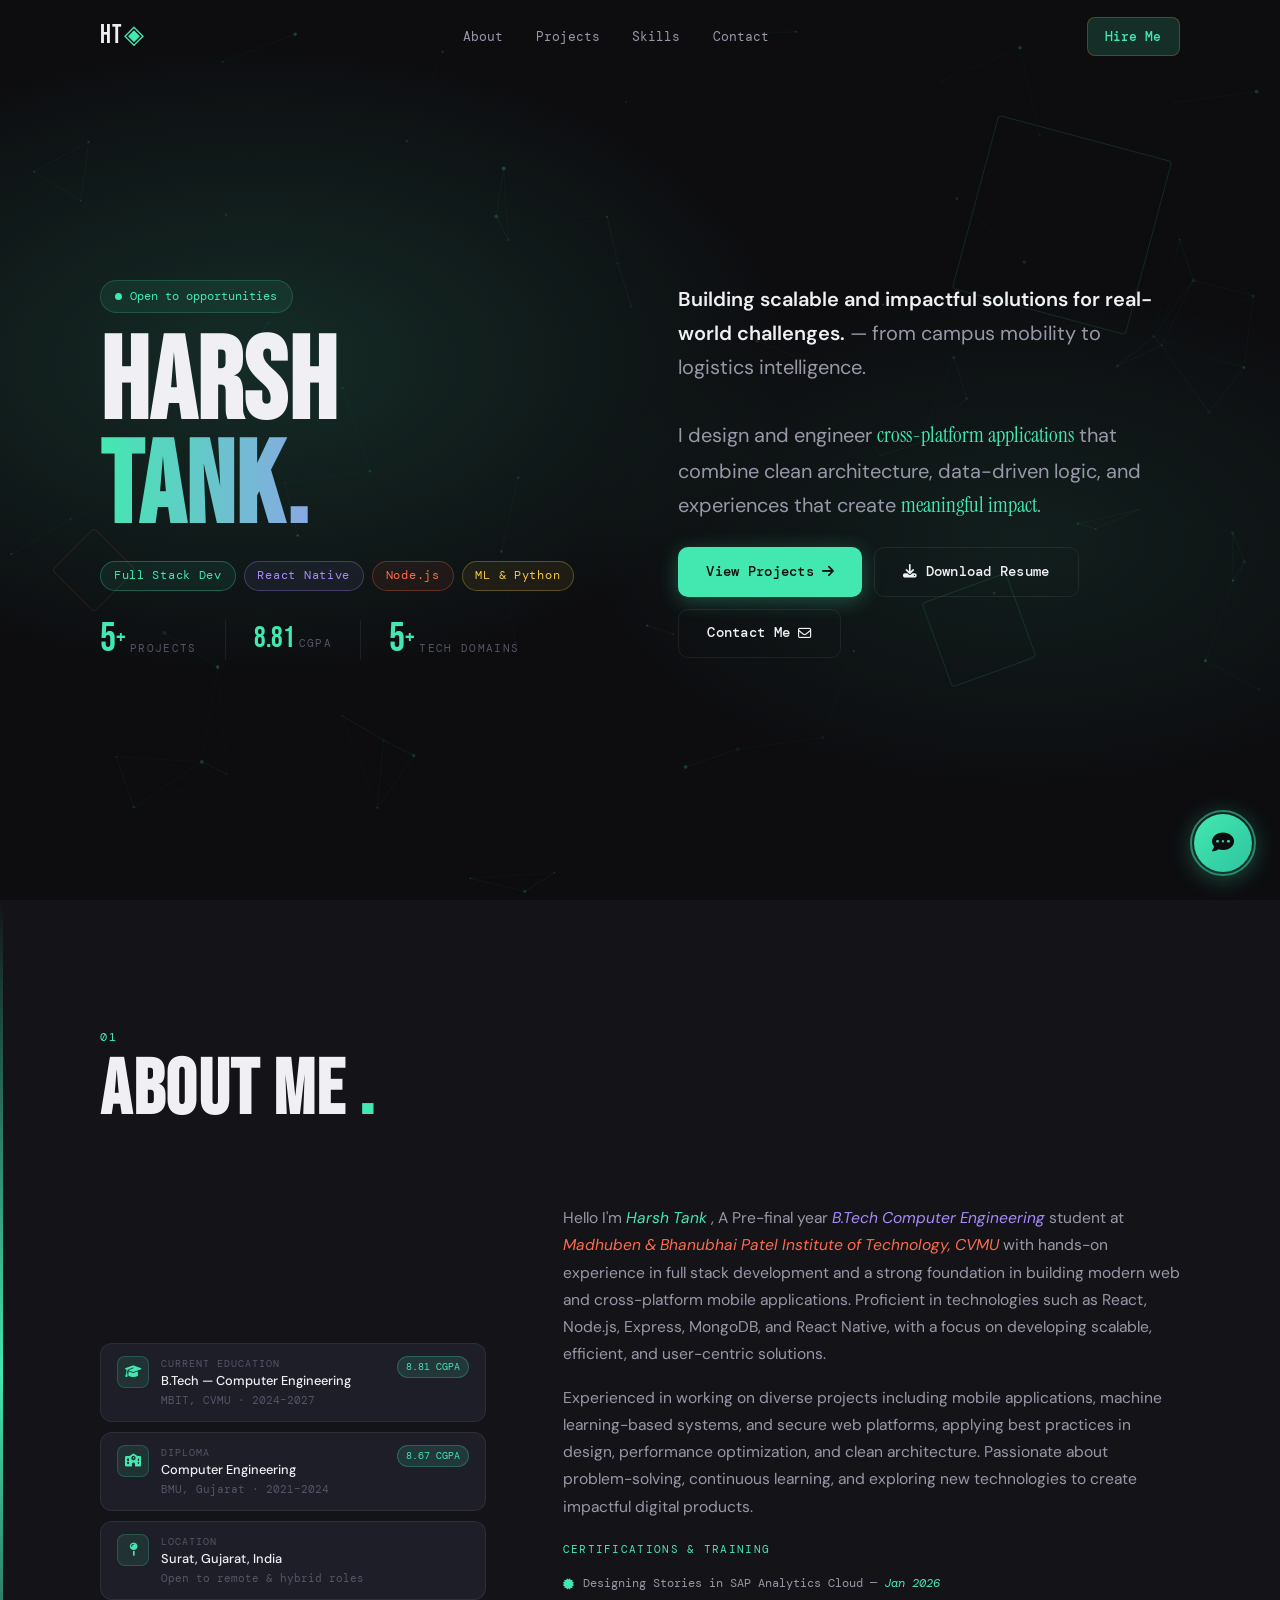
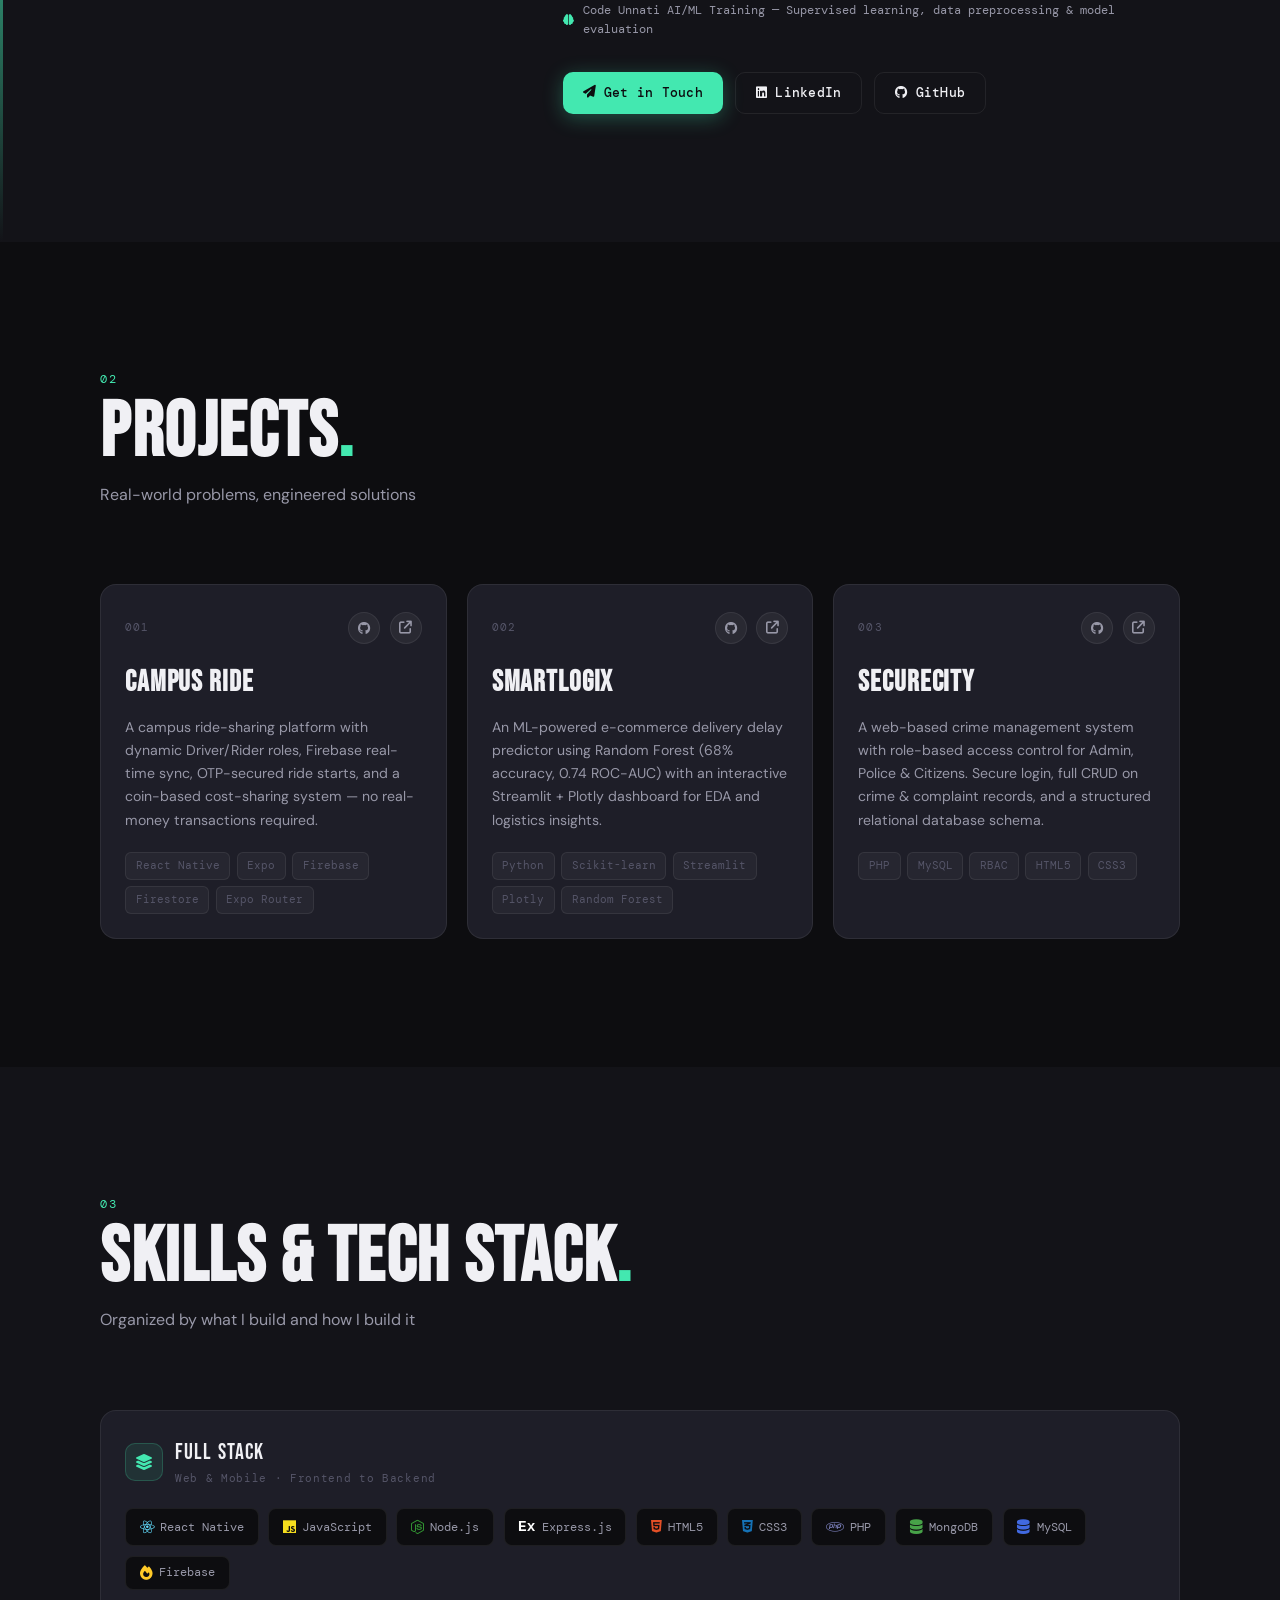
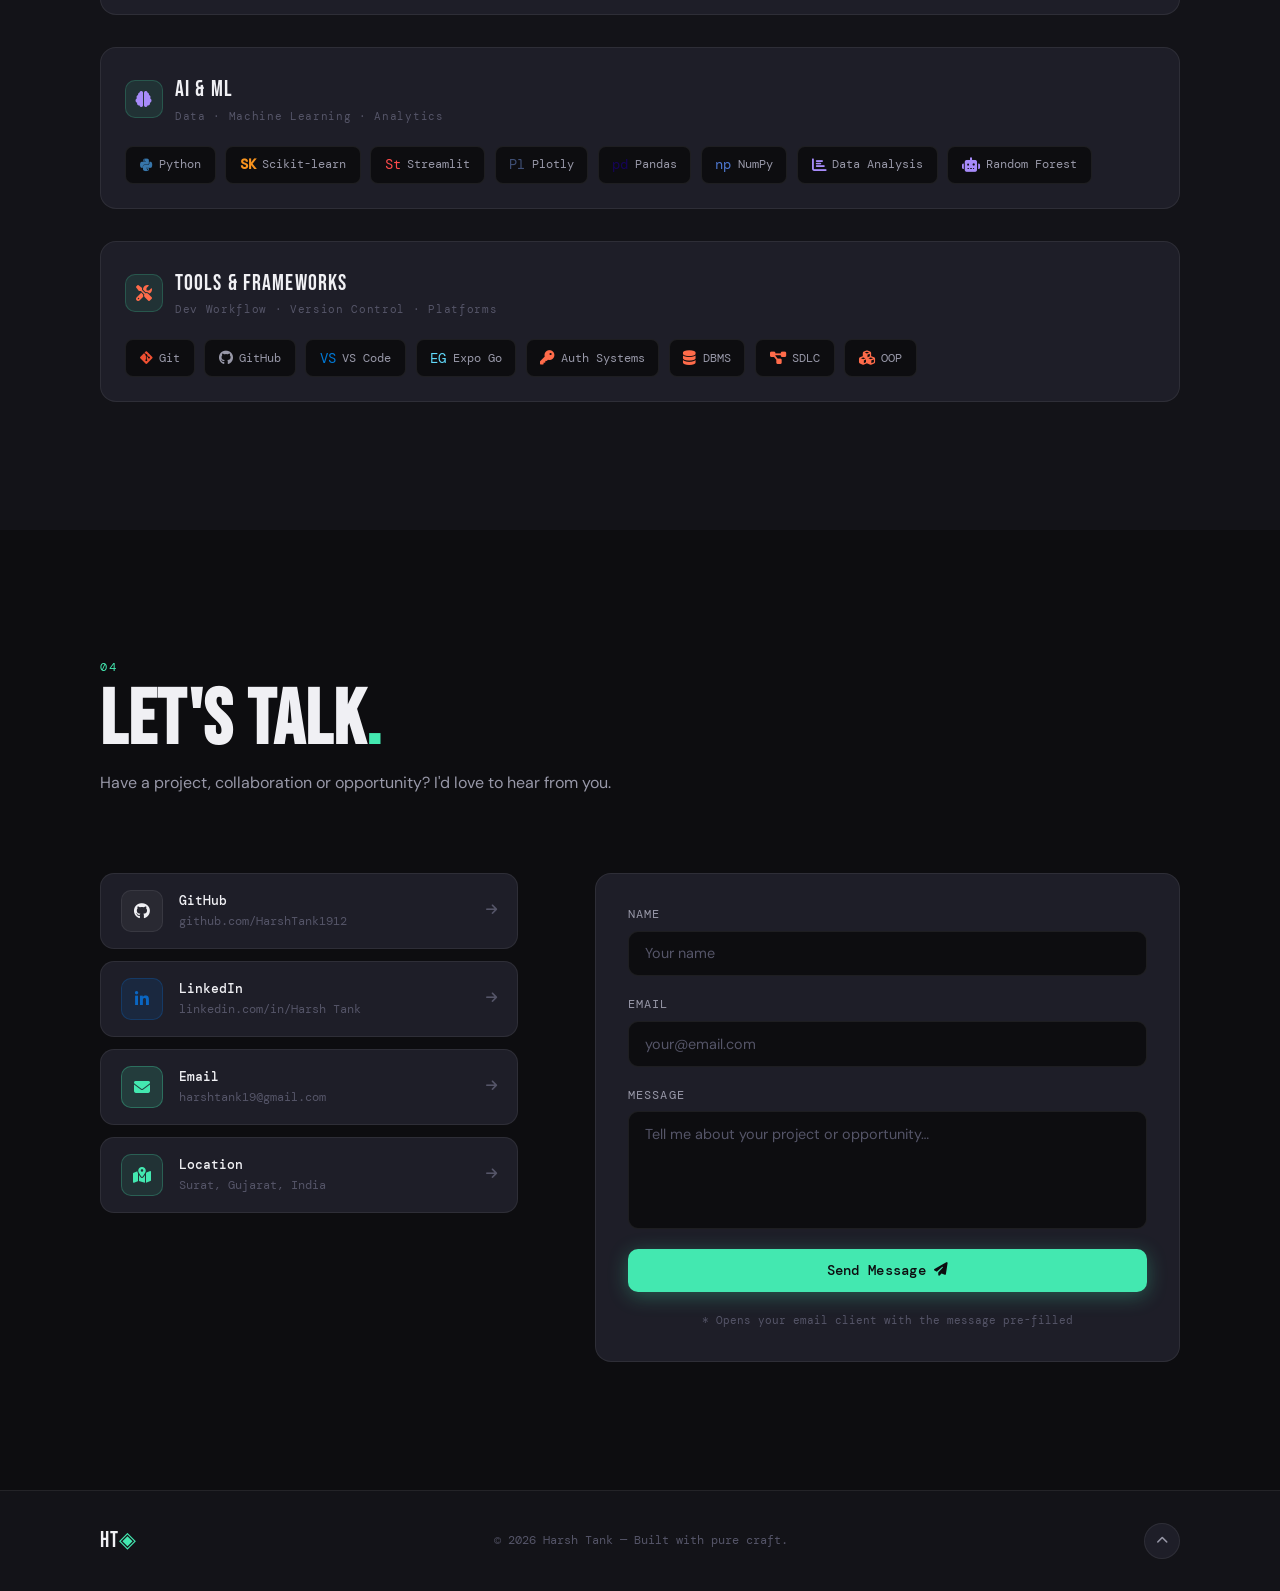
==== commit 2c6a562f: "Added resume downloadble and ai assist feature" ====
--- a/index.html
+++ b/index.html
@@ -579,6 +579,9 @@
         <div class="hero-ctas">
           <a href="#projects" class="btn btn-primary">
             View Projects <i class="fa-solid fa-arrow-right"></i>
+          </a>
+          <a href="./resume.pdf" target="_blank" rel="noopener" class="btn btn-ghost">
+            <i class="fa-solid fa-download"></i> Download Resume
           </a>
           <a href="mailto:harshtank19@gmail.com" class="btn btn-ghost">
             Contact Me <i class="fa-regular fa-envelope"></i>
@@ -710,9 +713,10 @@
             <div class="project-meta">
               <span class="project-number">001</span>
               <div class="project-links">
-                <a href="https://github.com/HarshTank1912" target="_blank" rel="noopener" aria-label="GitHub"
-                  class="icon-link"><i class="fa-brands fa-github"></i></a>
-                <a href="#" target="_blank" rel="noopener" aria-label="Live Demo" class="icon-link live-link"><i
+                <a href="https://github.com/HarshTank1912/Campus-ride" target="_blank" rel="noopener"
+                  aria-label="GitHub" class="icon-link"><i class="fa-brands fa-github"></i></a>
+                <a href="https://github.com/HarshTank1912/Campus-ride" target="_blank" rel="noopener"
+                  aria-label="Live Demo" class="icon-link live-link"><i
                     class="fa-solid fa-arrow-up-right-from-square"></i></a>
               </div>
             </div>
@@ -980,6 +984,62 @@
     </div>
   </footer>
 
+  <!-- ═══════════════════════════════════════════════
+       AI CHATBOT WIDGET
+  ═══════════════════════════════════════════════ -->
+
+  <!-- Floating bubble trigger -->
+  <button class="chat-bubble" id="chatBubble" aria-label="Open AI Assistant">
+    <span class="chat-bubble-pulse"></span>
+    <i class="fa-solid fa-comment-dots chat-bubble-icon" id="chatBubbleIcon"></i>
+  </button>
+
+  <!-- Chat panel -->
+  <div class="chat-panel" id="chatPanel" role="dialog" aria-label="Portfolio Assistant" aria-hidden="true">
+
+    <!-- Header -->
+    <div class="chat-header">
+      <div class="chat-header-left">
+        <div class="chat-avatar">
+          <span>HT</span>
+          <span class="chat-avatar-dot"></span>
+        </div>
+        <div class="chat-header-info">
+          <strong>HT Assistant</strong>
+          <span>Ask me anything about Harsh</span>
+        </div>
+      </div>
+      <button class="chat-close" id="chatClose" aria-label="Close chat">
+        <i class="fa-solid fa-xmark"></i>
+      </button>
+    </div>
+
+    <!-- Messages container -->
+    <div class="chat-messages" id="chatMessages">
+      <!-- Welcome message injected by JS -->
+    </div>
+
+    <!-- Quick suggestion chips -->
+    <div class="chat-suggestions" id="chatSuggestions">
+      <button class="chat-chip" data-query="What projects has Harsh built?">🚀 Projects</button>
+      <button class="chat-chip" data-query="What are Harsh's skills?">⚡ Skills</button>
+      <button class="chat-chip" data-query="Tell me about Harsh's education">🎓 Education</button>
+      <button class="chat-chip" data-query="How can I contact Harsh?">📬 Contact</button>
+    </div>
+
+    <!-- Input bar -->
+    <div class="chat-input-bar">
+      <input type="text" id="chatInput" class="chat-input" placeholder="Ask me anything…" autocomplete="off"
+        maxlength="200" />
+      <button class="chat-send" id="chatSend" aria-label="Send message">
+        <i class="fa-solid fa-paper-plane"></i>
+      </button>
+    </div>
+  </div>
+
+  <!-- Backdrop (mobile) -->
+  <div class="chat-overlay" id="chatOverlay"></div>
+
   <script src="script.js"></script>
 </body>
 
--- a/style.css
+++ b/style.css
@@ -336,6 +336,37 @@
   background: var(--amber);
   color: #0d0d10;
   transform: translateY(-1px);
+}
+
+/* Hamburger */
+.hamburger {
+  display: none;
+  flex-direction: column;
+  justify-content: center;
+  gap: 5px;
+  width: 36px;
+  height: 36px;
+  padding: 4px;
+}
+
+.hamburger span {
+  display: block;
+  height: 2px;
+  background: var(--text-primary);
+  border-radius: 2px;
+  transition: transform var(--t-base), opacity var(--t-base);
+}
+
+.hamburger.open span:nth-child(1) {
+  transform: translateY(7px) rotate(45deg);
+}
+
+.hamburger.open span:nth-child(2) {
+  opacity: 0;
+}
+
+.hamburger.open span:nth-child(3) {
+  transform: translateY(-7px) rotate(-45deg);
 }
 
 /* Mobile menu */
@@ -1311,6 +1342,21 @@
     flex-direction: column;
     text-align: center;
   }
+
+  /* Show hamburger */
+  .hamburger {
+    display: flex;
+  }
+
+  /* Hide desktop nav links */
+  .nav-links {
+    display: none;
+  }
+
+  /* Hide Hire Me button if needed */
+  .nav-cta {
+    display: none;
+  }
 }
 
 @media (max-width: 400px) {
@@ -1332,4 +1378,467 @@
   html {
     scroll-behavior: auto;
   }
+}
+
+/* ══════════════════════════════════════════════════
+   17. AI CHATBOT WIDGET
+══════════════════════════════════════════════════ */
+
+/* ── Floating Bubble ── */
+.chat-bubble {
+  position: fixed;
+  bottom: 1.75rem;
+  right: 1.75rem;
+  z-index: 9998;
+  width: 58px;
+  height: 58px;
+  border-radius: 50%;
+  background: linear-gradient(135deg, #43e8b0 0%, #2ec4a0 100%);
+  border: none;
+  cursor: pointer;
+  display: flex;
+  align-items: center;
+  justify-content: center;
+  box-shadow: 0 4px 24px rgba(67, 232, 176, 0.4), 0 2px 8px rgba(0,0,0,0.4);
+  transition: transform 0.3s var(--ease-spring), box-shadow 0.3s;
+  outline: none;
+}
+
+.chat-bubble:hover {
+  transform: scale(1.1) translateY(-2px);
+  box-shadow: 0 8px 36px rgba(67, 232, 176, 0.55), 0 4px 12px rgba(0,0,0,0.5);
+}
+
+.chat-bubble:active {
+  transform: scale(0.96);
+}
+
+/* Pulse ring animation */
+.chat-bubble-pulse {
+  position: absolute;
+  inset: -4px;
+  border-radius: 50%;
+  border: 2px solid rgba(67, 232, 176, 0.5);
+  animation: chatPulse 2.5s ease-out infinite;
+}
+
+@keyframes chatPulse {
+  0%   { transform: scale(1); opacity: 0.8; }
+  70%  { transform: scale(1.35); opacity: 0; }
+  100% { transform: scale(1.35); opacity: 0; }
+}
+
+.chat-bubble-icon {
+  font-size: 1.35rem;
+  color: #0d0d10;
+  position: relative;
+  z-index: 1;
+  transition: transform 0.3s var(--ease-spring), opacity 0.2s;
+}
+
+/* ── Chat Panel ── */
+.chat-panel {
+  position: fixed;
+  bottom: 5.5rem;
+  right: 1.75rem;
+  z-index: 9999;
+  width: 360px;
+  max-height: 540px;
+  display: flex;
+  flex-direction: column;
+  background: rgba(18, 18, 26, 0.92);
+  backdrop-filter: blur(24px) saturate(1.4);
+  -webkit-backdrop-filter: blur(24px) saturate(1.4);
+  border: 1px solid rgba(67, 232, 176, 0.2);
+  border-radius: 1.25rem;
+  box-shadow:
+    0 24px 80px rgba(0,0,0,0.6),
+    0 0 0 1px rgba(67, 232, 176, 0.07) inset,
+    0 0 60px -20px rgba(67, 232, 176, 0.15);
+  /* Hidden state */
+  opacity: 0;
+  transform: translateY(20px) scale(0.96);
+  pointer-events: none;
+  transition: opacity 0.3s var(--ease-out), transform 0.35s var(--ease-spring);
+  transform-origin: bottom right;
+  overflow: hidden;
+}
+
+.chat-panel.chat-open {
+  opacity: 1;
+  transform: translateY(0) scale(1);
+  pointer-events: all;
+}
+
+/* Top accent bar */
+.chat-panel::before {
+  content: '';
+  position: absolute;
+  top: 0; left: 0; right: 0;
+  height: 2px;
+  background: linear-gradient(90deg, #43e8b0, #a78bfa, #ff6b4a, #43e8b0);
+  background-size: 300% 100%;
+  animation: gradientShift 4s linear infinite;
+}
+
+/* ── Chat Header ── */
+.chat-header {
+  display: flex;
+  align-items: center;
+  justify-content: space-between;
+  padding: 1rem 1.1rem 0.875rem;
+  border-bottom: 1px solid rgba(255,255,255,0.06);
+  flex-shrink: 0;
+}
+
+.chat-header-left {
+  display: flex;
+  align-items: center;
+  gap: 0.75rem;
+}
+
+.chat-avatar {
+  position: relative;
+  width: 38px;
+  height: 38px;
+  border-radius: 50%;
+  background: linear-gradient(135deg, rgba(67,232,176,0.2), rgba(167,139,250,0.2));
+  border: 1px solid rgba(67,232,176,0.35);
+  display: flex;
+  align-items: center;
+  justify-content: center;
+  font-family: var(--font-display);
+  font-size: 0.9rem;
+  color: var(--mint);
+  flex-shrink: 0;
+  letter-spacing: 0.04em;
+}
+
+.chat-avatar-dot {
+  position: absolute;
+  bottom: 1px;
+  right: 1px;
+  width: 9px;
+  height: 9px;
+  border-radius: 50%;
+  background: #22c55e;
+  border: 2px solid rgba(18,18,26,0.9);
+  animation: onlinePulse 2s ease-in-out infinite;
+}
+
+@keyframes onlinePulse {
+  0%, 100% { box-shadow: 0 0 0 0 rgba(34,197,94,0.4); }
+  50%       { box-shadow: 0 0 0 4px rgba(34,197,94,0); }
+}
+
+.chat-header-info {
+  display: flex;
+  flex-direction: column;
+  gap: 0.05rem;
+}
+
+.chat-header-info strong {
+  font-family: var(--font-body);
+  font-size: 0.88rem;
+  font-weight: 600;
+  color: var(--text-primary);
+  letter-spacing: 0.01em;
+}
+
+.chat-header-info span {
+  font-family: var(--font-mono);
+  font-size: 0.67rem;
+  color: var(--mint);
+  letter-spacing: 0.04em;
+}
+
+.chat-close {
+  width: 30px;
+  height: 30px;
+  border-radius: 50%;
+  background: rgba(255,255,255,0.05);
+  border: 1px solid rgba(255,255,255,0.08);
+  color: var(--text-muted);
+  font-size: 0.85rem;
+  cursor: pointer;
+  display: flex;
+  align-items: center;
+  justify-content: center;
+  transition: background 0.2s, color 0.2s, transform 0.2s;
+  outline: none;
+}
+
+.chat-close:hover {
+  background: rgba(255,107,74,0.15);
+  color: #ff6b4a;
+  border-color: rgba(255,107,74,0.3);
+  transform: rotate(90deg);
+}
+
+/* ── Messages Area ── */
+.chat-messages {
+  flex: 1;
+  overflow-y: auto;
+  padding: 1rem 1.1rem;
+  display: flex;
+  flex-direction: column;
+  gap: 0.875rem;
+  scroll-behavior: smooth;
+  min-height: 0;
+}
+
+.chat-messages::-webkit-scrollbar {
+  width: 4px;
+}
+.chat-messages::-webkit-scrollbar-track {
+  background: transparent;
+}
+.chat-messages::-webkit-scrollbar-thumb {
+  background: rgba(67,232,176,0.2);
+  border-radius: 2px;
+}
+
+/* Message row */
+.chat-msg {
+  display: flex;
+  gap: 0.5rem;
+  align-items: flex-end;
+  animation: msgSlideIn 0.3s var(--ease-out) both;
+}
+
+@keyframes msgSlideIn {
+  from { opacity: 0; transform: translateY(10px); }
+  to   { opacity: 1; transform: none; }
+}
+
+.chat-msg.user-msg {
+  flex-direction: row-reverse;
+}
+
+/* Bubble */
+.chat-bubble-msg {
+  max-width: 82%;
+  padding: 0.65rem 0.9rem;
+  border-radius: 1rem;
+  font-family: var(--font-body);
+  font-size: 0.86rem;
+  line-height: 1.55;
+  position: relative;
+}
+
+.user-msg .chat-bubble-msg {
+  background: linear-gradient(135deg, rgba(67,232,176,0.18) 0%, rgba(67,232,176,0.08) 100%);
+  border: 1px solid rgba(67,232,176,0.25);
+  color: var(--text-primary);
+  border-bottom-right-radius: 0.25rem;
+}
+
+.bot-msg .chat-bubble-msg {
+  background: rgba(255,255,255,0.04);
+  border: 1px solid rgba(255,255,255,0.08);
+  color: var(--text-secondary);
+  border-bottom-left-radius: 0.25rem;
+}
+
+.bot-msg .chat-bubble-msg a {
+  color: var(--mint);
+  text-decoration: underline;
+  text-underline-offset: 2px;
+}
+
+.chat-bubble-msg strong {
+  color: var(--text-primary);
+  font-weight: 600;
+}
+
+.chat-bubble-msg em {
+  color: var(--mint);
+  font-style: normal;
+}
+
+/* Small bot avatar in message row */
+.bot-msg-avatar {
+  width: 24px;
+  height: 24px;
+  border-radius: 50%;
+  background: rgba(67,232,176,0.12);
+  border: 1px solid rgba(67,232,176,0.25);
+  display: flex;
+  align-items: center;
+  justify-content: center;
+  font-family: var(--font-display);
+  font-size: 0.55rem;
+  color: var(--mint);
+  flex-shrink: 0;
+  letter-spacing: 0.04em;
+}
+
+/* Typing indicator */
+.chat-typing {
+  display: flex;
+  align-items: center;
+  gap: 0.5rem;
+}
+
+.typing-dots {
+  display: flex;
+  gap: 4px;
+  padding: 0.6rem 0.85rem;
+  background: rgba(255,255,255,0.04);
+  border: 1px solid rgba(255,255,255,0.08);
+  border-radius: 1rem;
+  border-bottom-left-radius: 0.25rem;
+}
+
+.typing-dots span {
+  width: 6px;
+  height: 6px;
+  border-radius: 50%;
+  background: rgba(67,232,176,0.6);
+  animation: typingBounce 1.2s ease-in-out infinite;
+}
+
+.typing-dots span:nth-child(2) { animation-delay: 0.2s; }
+.typing-dots span:nth-child(3) { animation-delay: 0.4s; }
+
+@keyframes typingBounce {
+  0%, 60%, 100% { transform: translateY(0); opacity: 0.4; }
+  30%            { transform: translateY(-5px); opacity: 1; }
+}
+
+/* ── Suggestion Chips ── */
+.chat-suggestions {
+  display: flex;
+  flex-wrap: wrap;
+  gap: 0.45rem;
+  padding: 0.6rem 1.1rem;
+  border-top: 1px solid rgba(255,255,255,0.05);
+  flex-shrink: 0;
+}
+
+.chat-chip {
+  white-space: nowrap;
+  font-family: var(--font-mono);
+  font-size: 0.7rem;
+  padding: 0.3rem 0.7rem;
+  border-radius: 100px;
+  background: rgba(67,232,176,0.06);
+  border: 1px solid rgba(67,232,176,0.2);
+  color: var(--mint);
+  cursor: pointer;
+  transition: background 0.2s, border-color 0.2s, transform 0.2s;
+  letter-spacing: 0.02em;
+  outline: none;
+}
+
+.chat-chip:hover {
+  background: rgba(67,232,176,0.14);
+  border-color: rgba(67,232,176,0.45);
+  transform: translateY(-1px);
+}
+
+.chat-chip:active {
+  transform: scale(0.97);
+}
+
+/* ── Input Bar ── */
+.chat-input-bar {
+  display: flex;
+  align-items: center;
+  gap: 0.5rem;
+  padding: 0.75rem 1.1rem 1rem;
+  border-top: 1px solid rgba(255,255,255,0.06);
+  flex-shrink: 0;
+}
+
+.chat-input {
+  flex: 1;
+  background: rgba(255,255,255,0.04);
+  border: 1px solid rgba(255,255,255,0.1);
+  border-radius: 2rem;
+  padding: 0.55rem 1rem;
+  font-family: var(--font-body);
+  font-size: 0.86rem;
+  color: var(--text-primary);
+  outline: none;
+  transition: border-color 0.2s, box-shadow 0.2s;
+}
+
+.chat-input::placeholder {
+  color: var(--text-muted);
+}
+
+.chat-input:focus {
+  border-color: rgba(67,232,176,0.4);
+  box-shadow: 0 0 0 3px rgba(67,232,176,0.08);
+}
+
+.chat-send {
+  width: 36px;
+  height: 36px;
+  border-radius: 50%;
+  background: var(--mint);
+  border: none;
+  color: #0d0d10;
+  font-size: 0.85rem;
+  cursor: pointer;
+  display: flex;
+  align-items: center;
+  justify-content: center;
+  transition: background 0.2s, transform 0.2s, box-shadow 0.2s;
+  outline: none;
+  flex-shrink: 0;
+}
+
+.chat-send:hover {
+  background: #5ff0be;
+  transform: scale(1.08);
+  box-shadow: 0 4px 16px rgba(67,232,176,0.4);
+}
+
+.chat-send:active {
+  transform: scale(0.95);
+}
+
+.chat-send:disabled {
+  background: rgba(67,232,176,0.3);
+  cursor: not-allowed;
+  transform: none;
+  box-shadow: none;
+}
+
+/* ── Overlay (mobile backdrop) ── */
+.chat-overlay {
+  position: fixed;
+  inset: 0;
+  z-index: 9997;
+  background: rgba(0,0,0,0.5);
+  backdrop-filter: blur(2px);
+  opacity: 0;
+  pointer-events: none;
+  transition: opacity 0.3s;
+}
+
+.chat-overlay.chat-open {
+  opacity: 1;
+  pointer-events: all;
+}
+
+/* ── Mobile ── */
+@media (max-width: 480px) {
+  .chat-panel {
+    right: 0;
+    bottom: 0;
+    left: 0;
+    width: 100%;
+    max-height: 75vh;
+    border-radius: 1.5rem 1.5rem 0 0;
+    border-bottom: none;
+    transform-origin: bottom center;
+  }
+
+  .chat-bubble {
+    bottom: 1.25rem;
+    right: 1.25rem;
+  }
 }
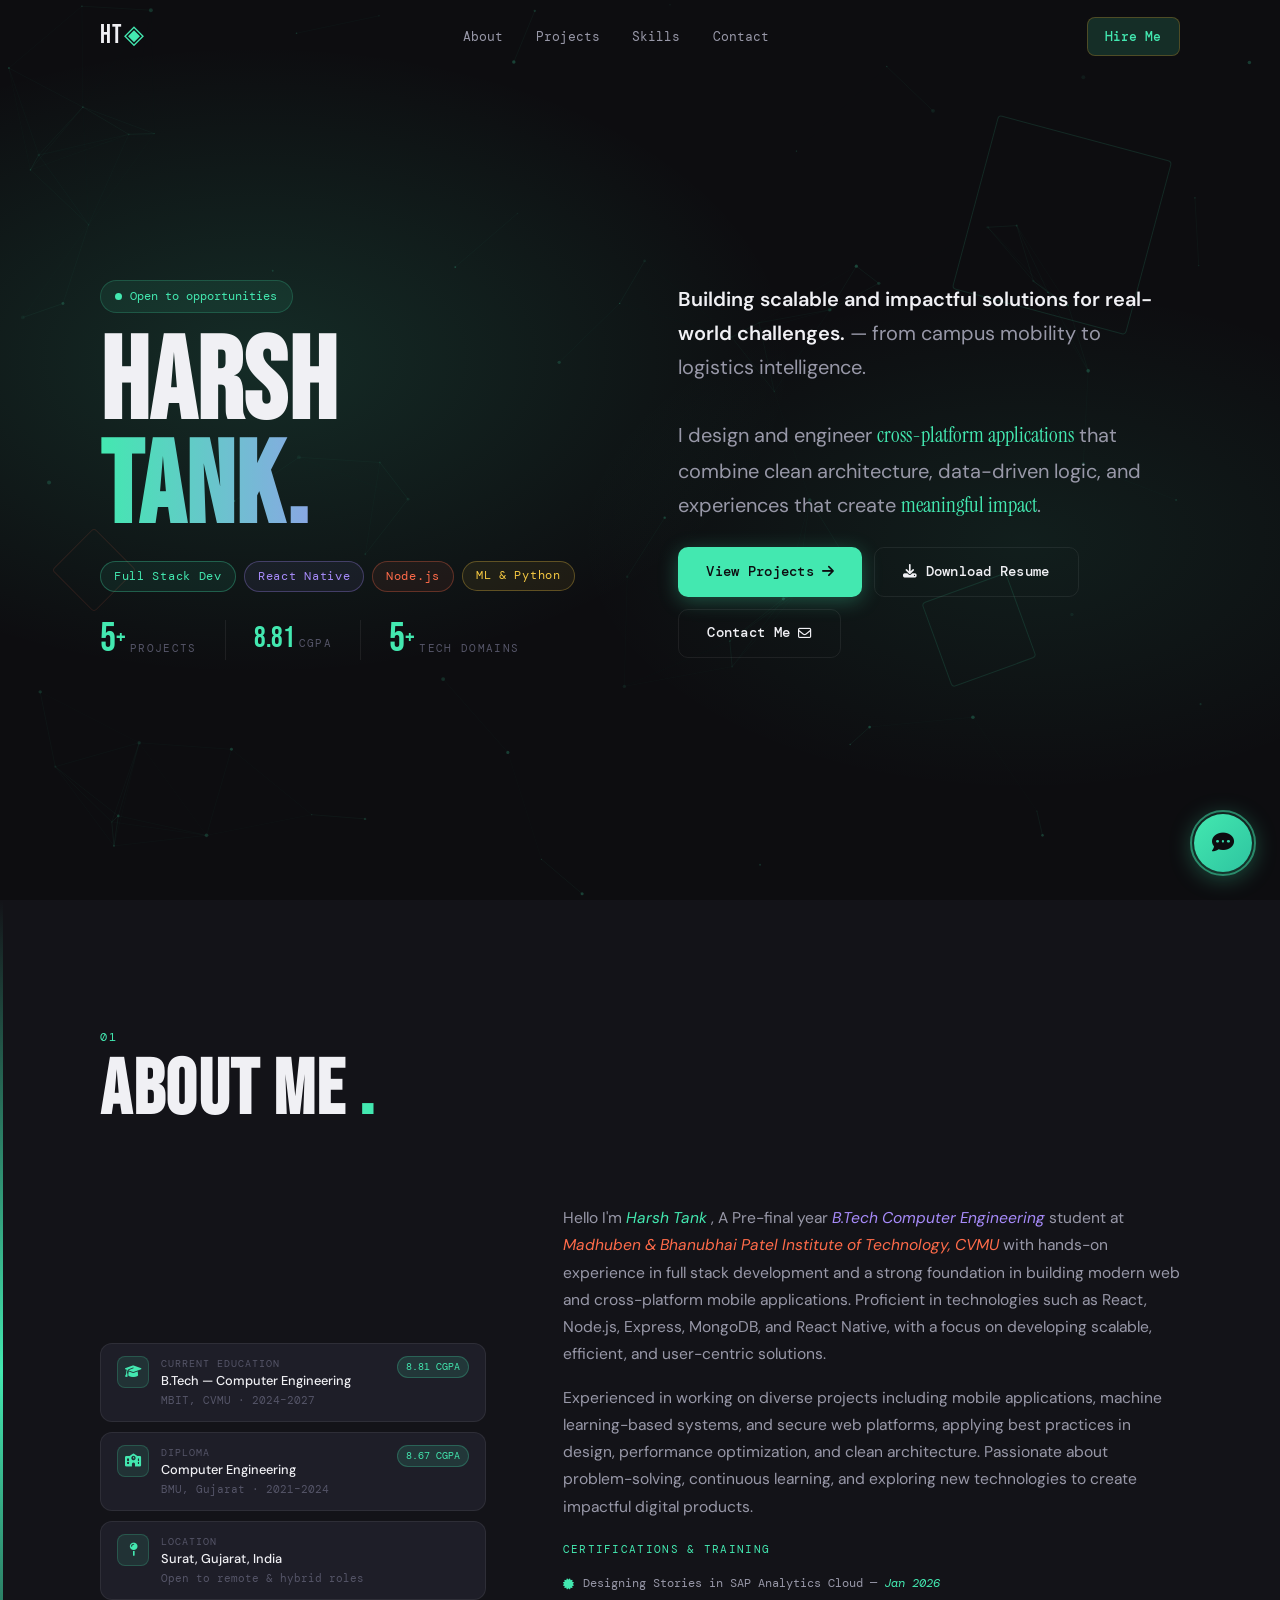
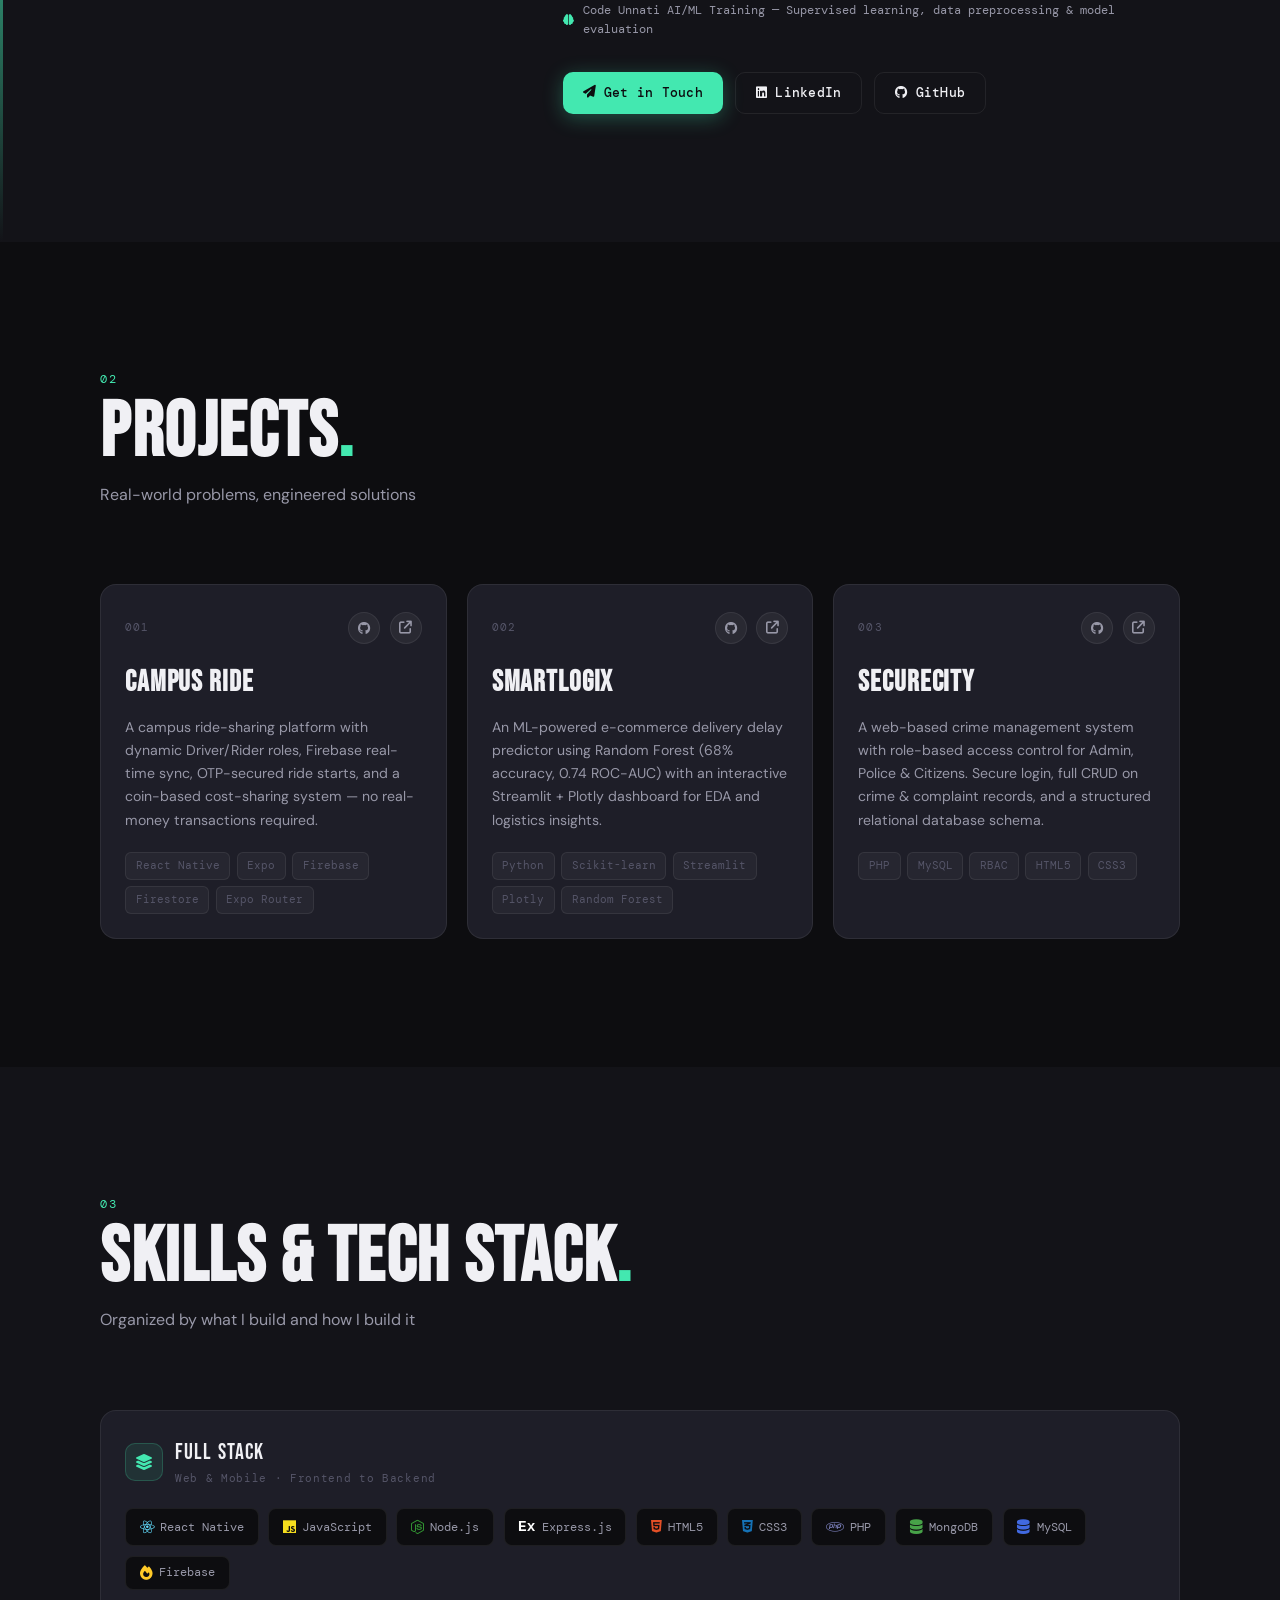
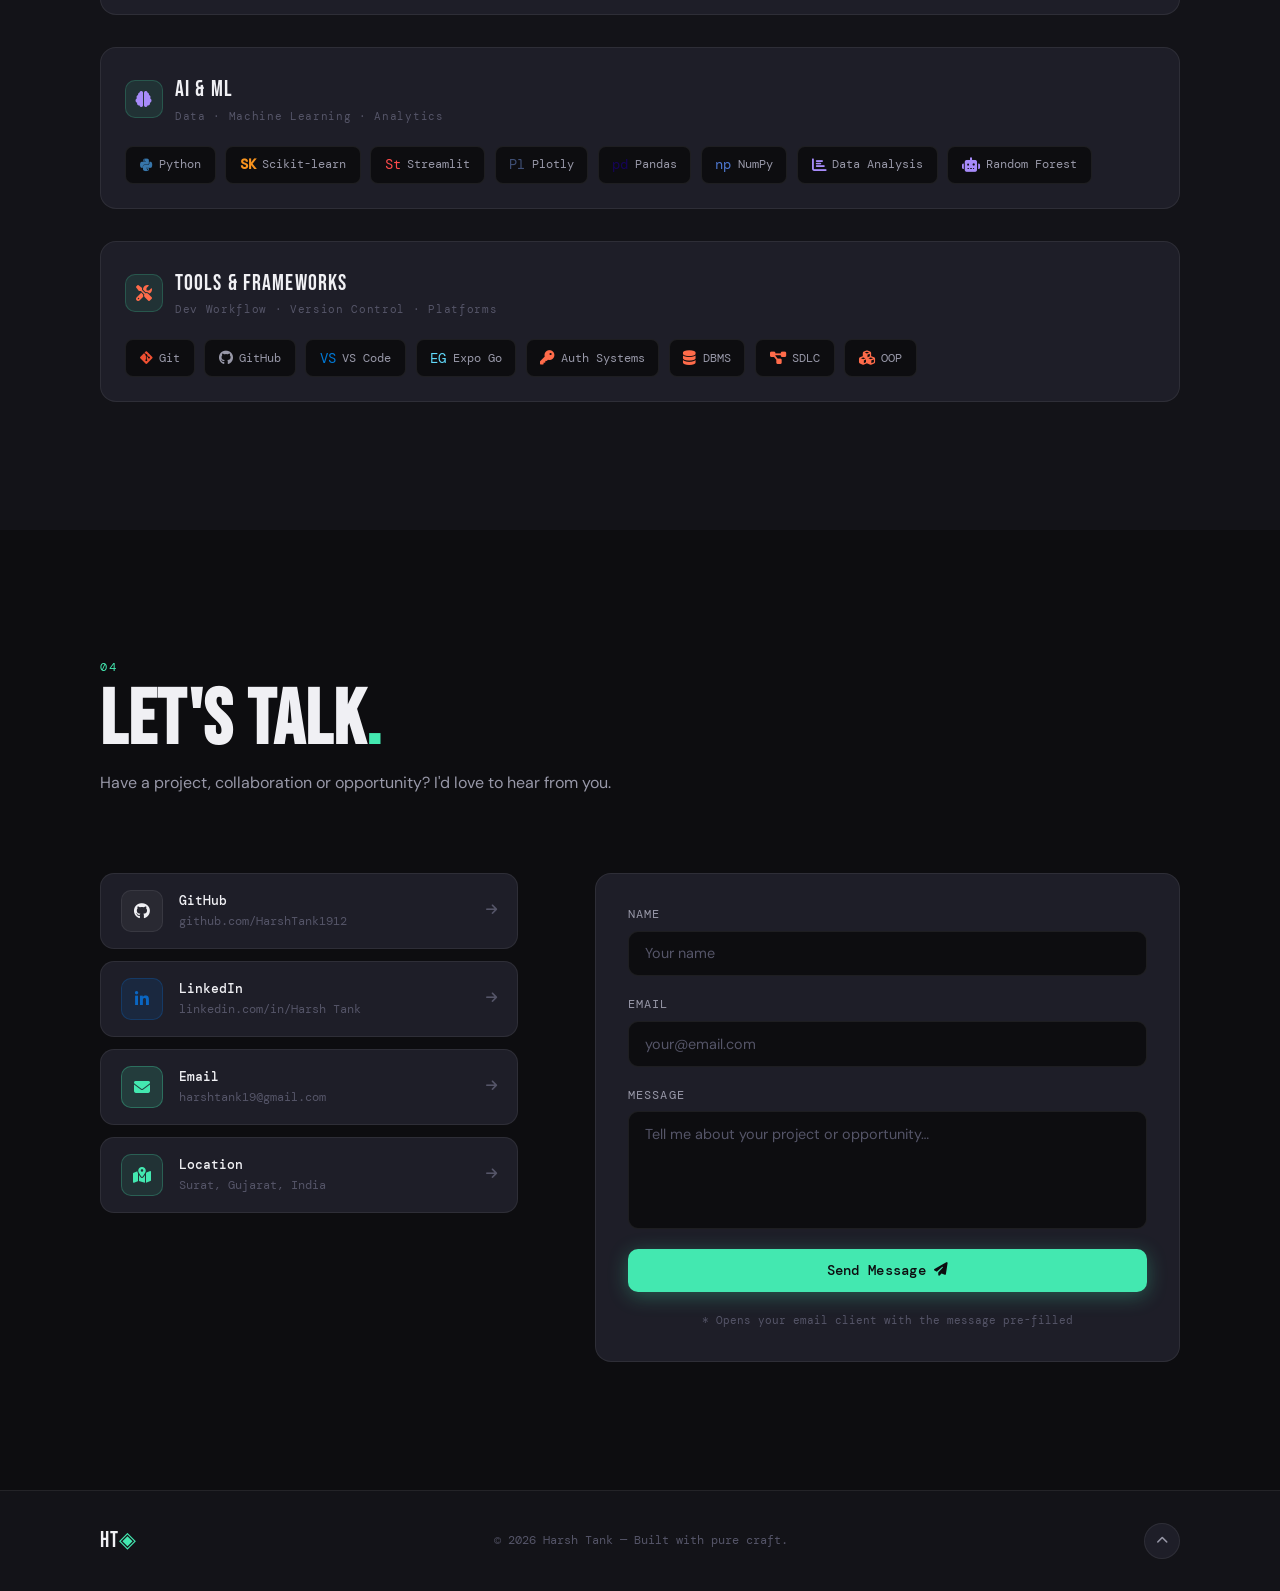
==== commit 3c5cef1b: "-" ====
--- a/index.html
+++ b/index.html
@@ -14,7 +14,7 @@
     href="https://fonts.googleapis.com/css2?family=Bebas+Neue&family=Instrument+Serif:ital@0;1&family=DM+Mono:wght@400;500&family=DM+Sans:ital,opsz,wght@0,9..40,300;0,9..40,400;0,9..40,500;1,9..40,300&display=swap"
     rel="stylesheet" />
   <link rel="stylesheet" href="https://cdnjs.cloudflare.com/ajax/libs/font-awesome/6.5.1/css/all.min.css" />
-  <link rel="stylesheet" href="style.css" />
+  <link rel="stylesheet" href="style.css?v=2" />
   <link rel="icon"
     href="data:image/svg+xml,<svg xmlns='http://www.w3.org/2000/svg' viewBox='0 0 100 100'><text y='.9em' font-size='90'>◈</text></svg>" />
 
--- a/style.css
+++ b/style.css
@@ -1439,35 +1439,59 @@
 /* ── Chat Panel ── */
 .chat-panel {
   position: fixed;
+  /* Keep panel fully inside viewport on all screen sizes */
   bottom: 5.5rem;
-  right: 1.75rem;
+  right: clamp(0.75rem, 3vw, 1.75rem);
   z-index: 9999;
-  width: 360px;
-  max-height: 540px;
+  /* Fluid width: never wider than viewport minus safe margins */
+  width: min(360px, calc(100vw - 3rem));
+  /* Never taller than what fits between bubble and top of screen */
+  max-height: min(540px, calc(100vh - 8rem));
   display: flex;
   flex-direction: column;
-  background: rgba(18, 18, 26, 0.92);
-  backdrop-filter: blur(24px) saturate(1.4);
-  -webkit-backdrop-filter: blur(24px) saturate(1.4);
+  /*
+   * Chrome fix: NEVER put transform on a position:fixed element in the hidden
+   * state — it causes Chrome to break fixed positioning (element flows as static).
+   * We use opacity + visibility only. The slide animation lives on .chat-open.
+   */
+  /* Solid fallback background (no backdrop-filter dependency) */
+  background: rgb(15, 15, 22);
   border: 1px solid rgba(67, 232, 176, 0.2);
   border-radius: 1.25rem;
   box-shadow:
     0 24px 80px rgba(0,0,0,0.6),
     0 0 0 1px rgba(67, 232, 176, 0.07) inset,
     0 0 60px -20px rgba(67, 232, 176, 0.15);
-  /* Hidden state */
+  /* Hidden: NO transform here — Chrome position:fixed + transform bug */
   opacity: 0;
-  transform: translateY(20px) scale(0.96);
+  visibility: hidden;
   pointer-events: none;
-  transition: opacity 0.3s var(--ease-out), transform 0.35s var(--ease-spring);
+  transition: opacity 0.28s var(--ease-out), visibility 0.28s, transform 0.32s var(--ease-spring);
   transform-origin: bottom right;
   overflow: hidden;
 }
 
+/* Apply glassmorphism only when browser supports it properly */
+@supports (backdrop-filter: blur(1px)) {
+  .chat-panel {
+    background: rgba(15, 15, 22, 0.94);
+    backdrop-filter: blur(24px) saturate(1.4);
+    -webkit-backdrop-filter: blur(24px) saturate(1.4);
+  }
+}
+
+/* Open state: animate in with translateY — applied ONLY when open */
 .chat-panel.chat-open {
   opacity: 1;
-  transform: translateY(0) scale(1);
+  visibility: visible;
   pointer-events: all;
+  /* Safe to use transform here since the element is already painted */
+  animation: chatSlideIn 0.32s var(--ease-spring) both;
+}
+
+@keyframes chatSlideIn {
+  from { transform: translateY(16px) scale(0.97); }
+  to   { transform: translateY(0)    scale(1); }
 }
 
 /* Top accent bar */
@@ -1824,7 +1848,23 @@
   pointer-events: all;
 }
 
-/* ── Mobile ── */
+/* ── Tablet / small laptop (481px – 900px) ── */
+@media (min-width: 481px) and (max-width: 900px) {
+  .chat-panel {
+    /* Use more of the viewport width on smaller laptops */
+    width: min(400px, calc(100vw - 2rem));
+    right: 1rem;
+    bottom: 5rem;
+    max-height: min(520px, calc(100vh - 7rem));
+  }
+
+  .chat-bubble {
+    right: 1rem;
+    bottom: 1.5rem;
+  }
+}
+
+/* ── Mobile (≤ 480px) ── */
 @media (max-width: 480px) {
   .chat-panel {
     right: 0;
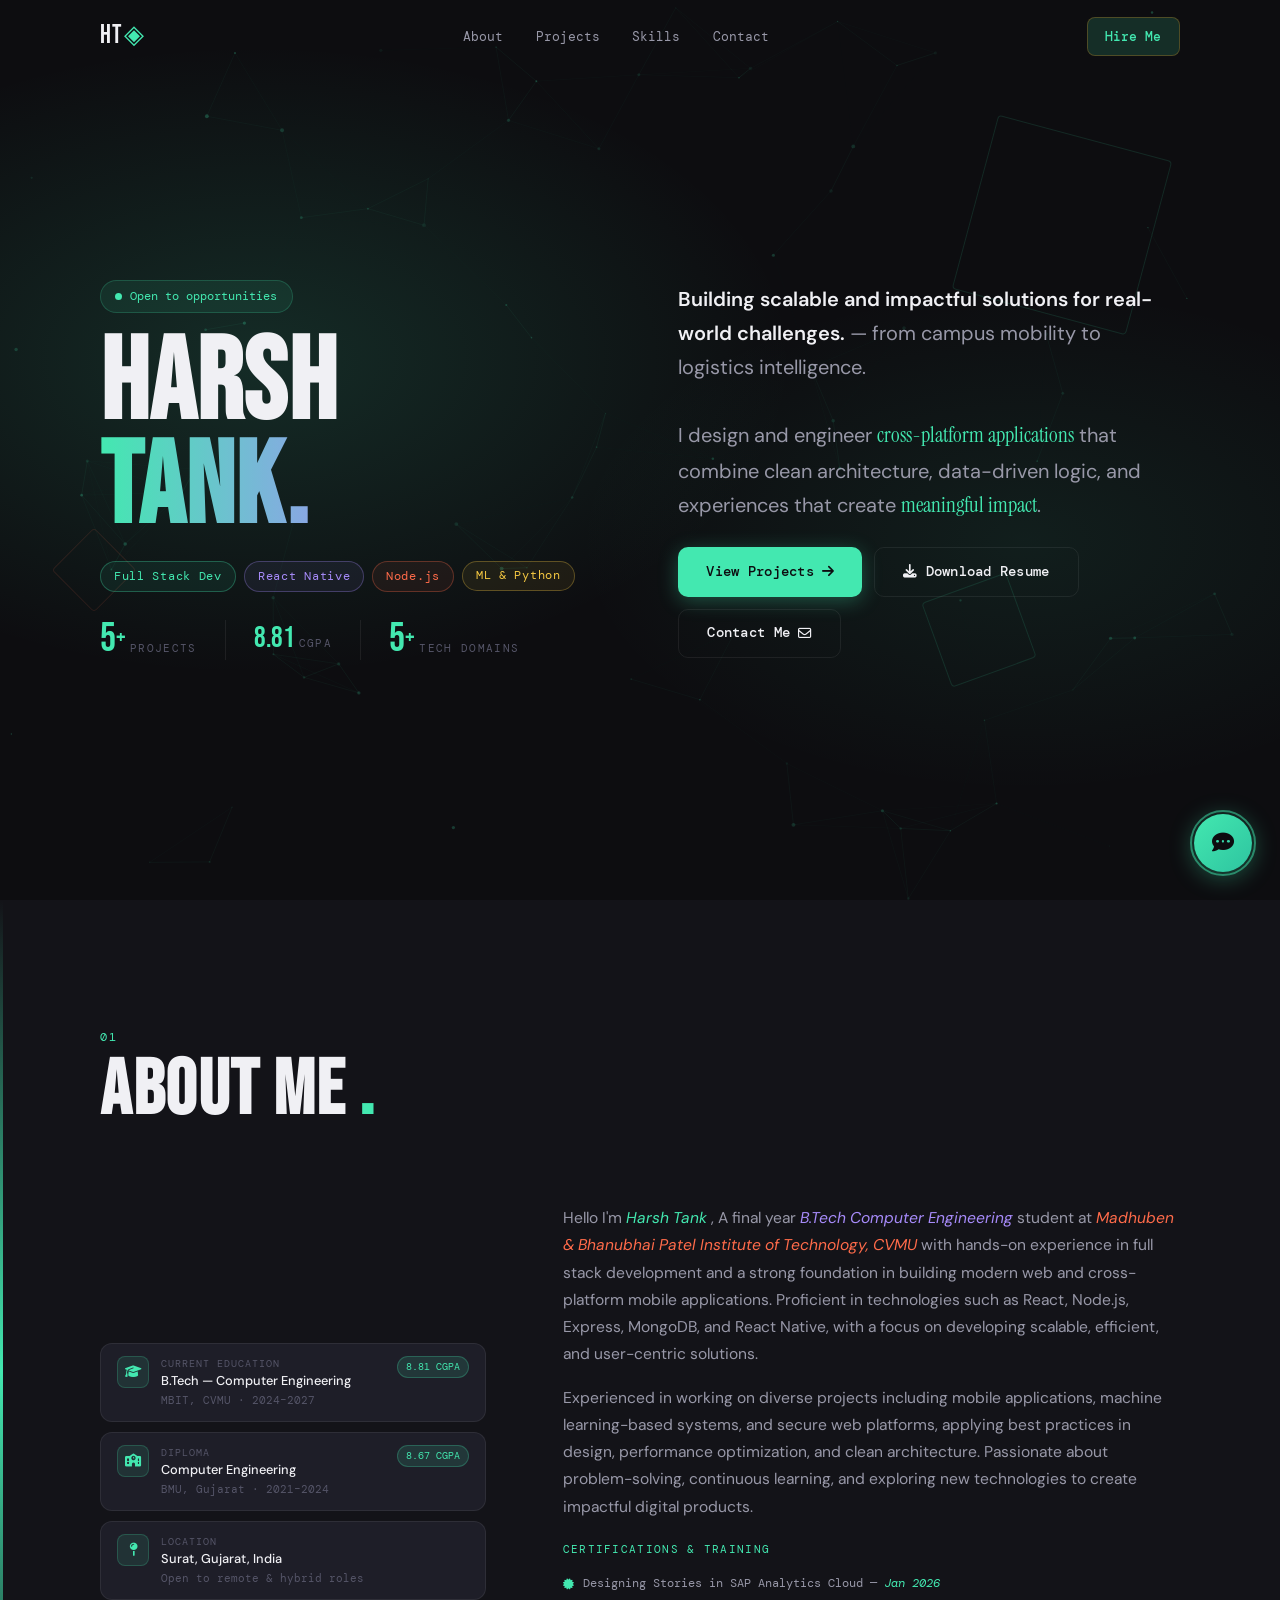
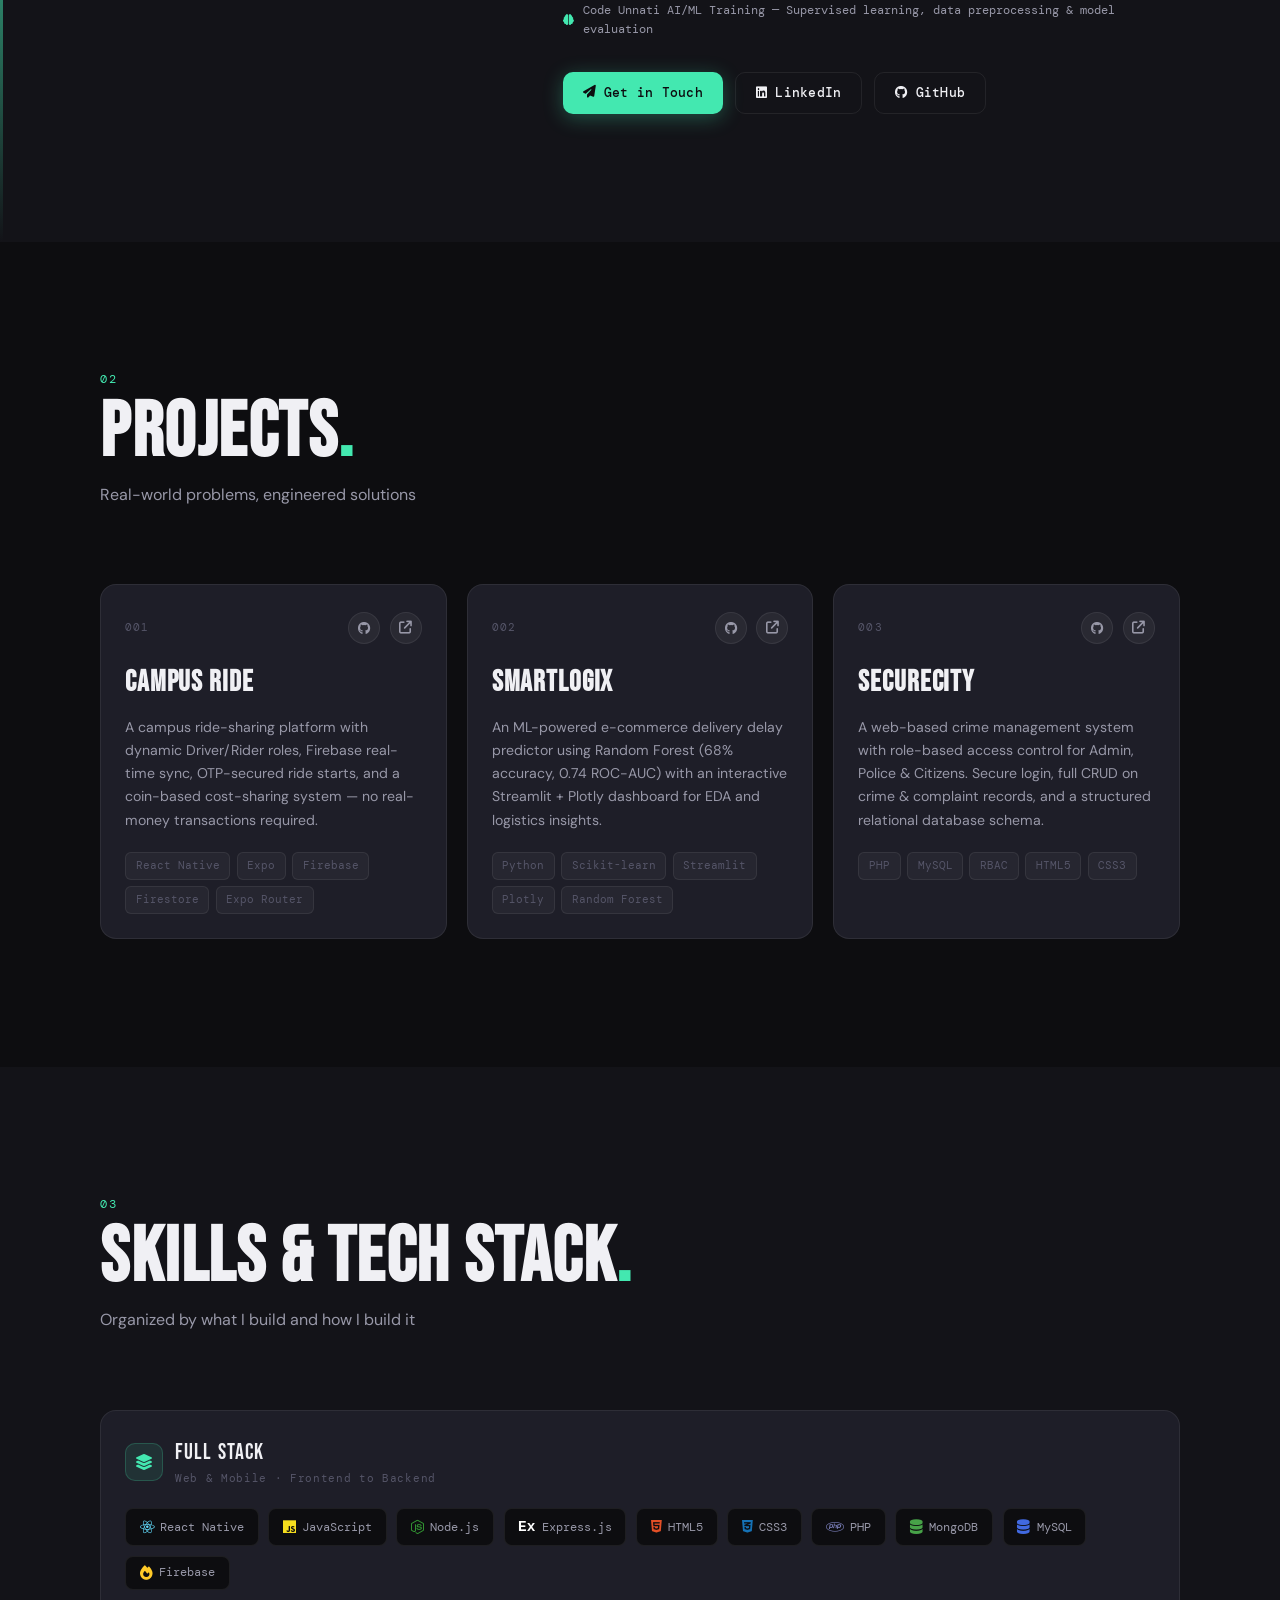
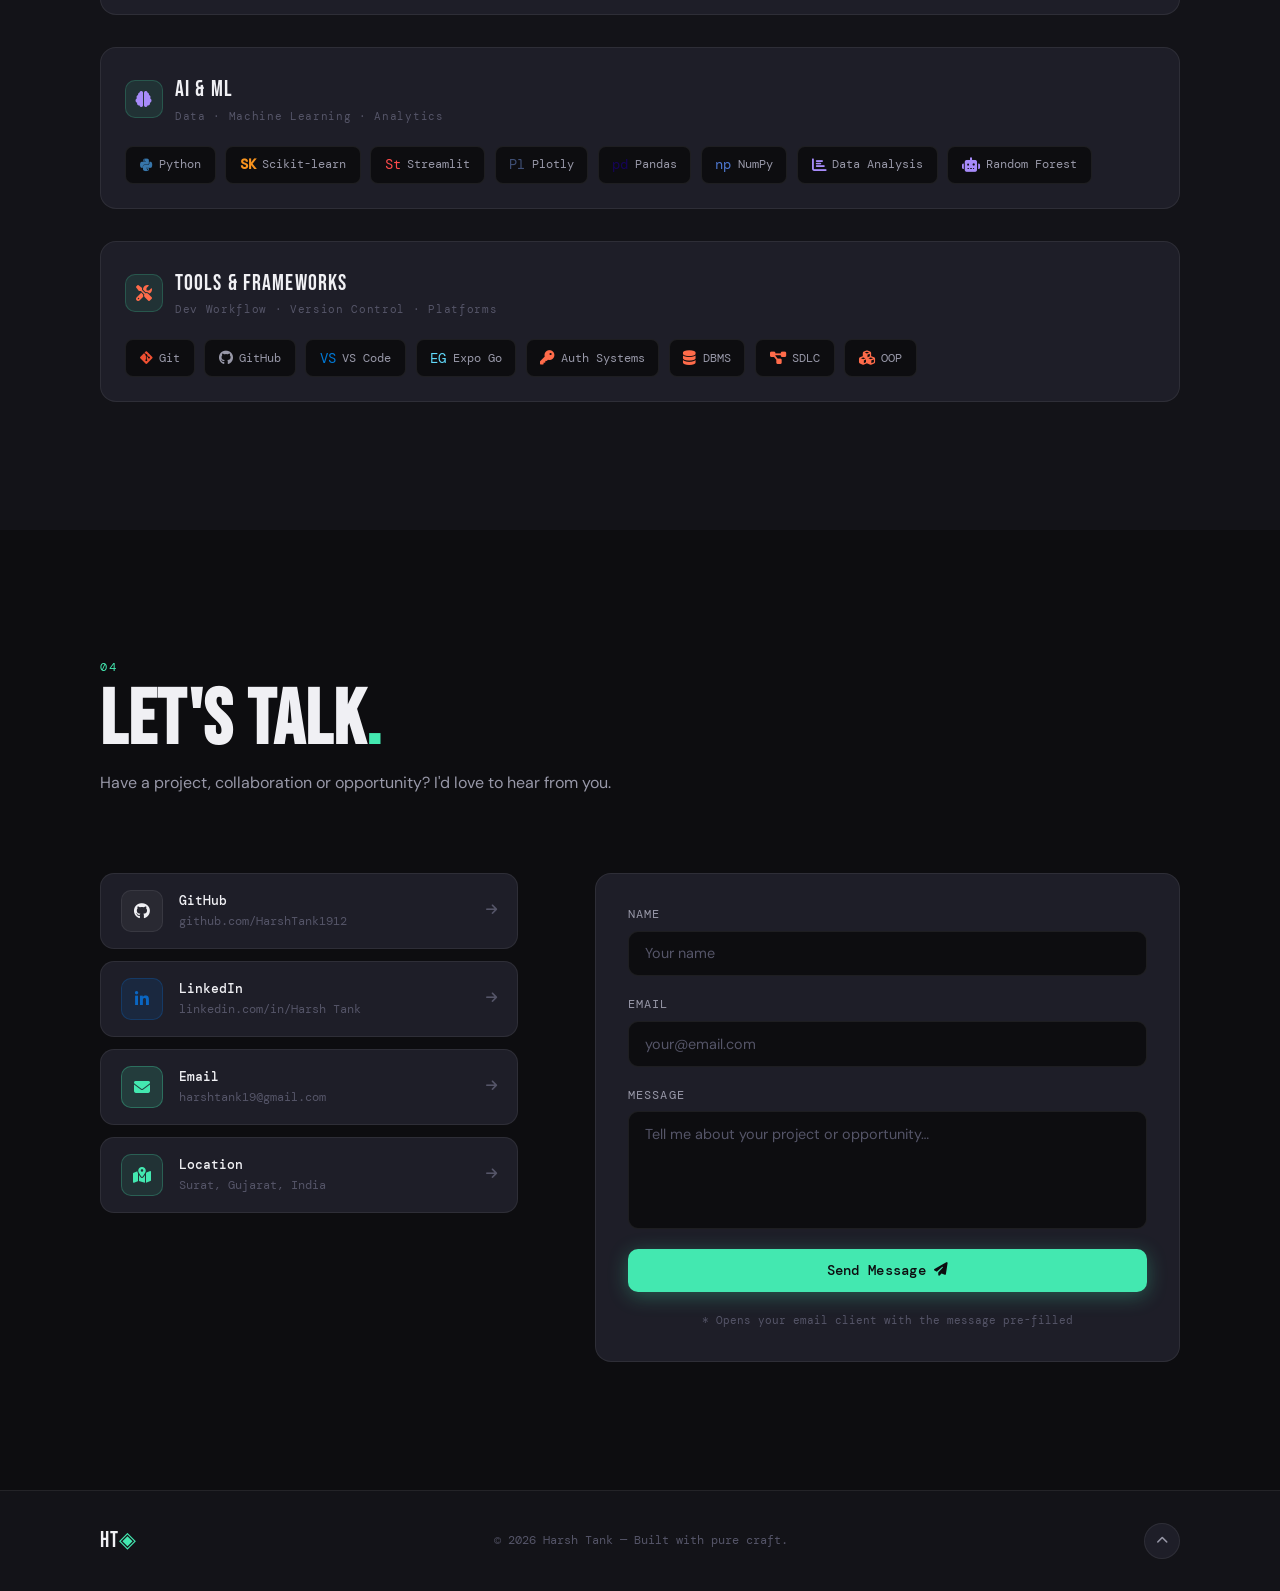
==== commit d60cc6f3: "Update index.html" ====
--- a/index.html
+++ b/index.html
@@ -643,7 +643,7 @@
         <!-- Right: Text -->
         <div class="about-text reveal-right">
           <p class="about-body">
-            Hello I'm <em style="color:var(--mint)">Harsh Tank </em> , A Pre-final year <em style="color:#a78bfa">B.Tech
+            Hello I'm <em style="color:var(--mint)">Harsh Tank </em> , A final year <em style="color:#a78bfa">B.Tech
               Computer Engineering</em>
             student at <em style="color:#ff6b4a">Madhuben & Bhanubhai Patel Institute of Technology, CVMU</em> with
             hands-on experience in full stack development and a strong foundation in building modern web
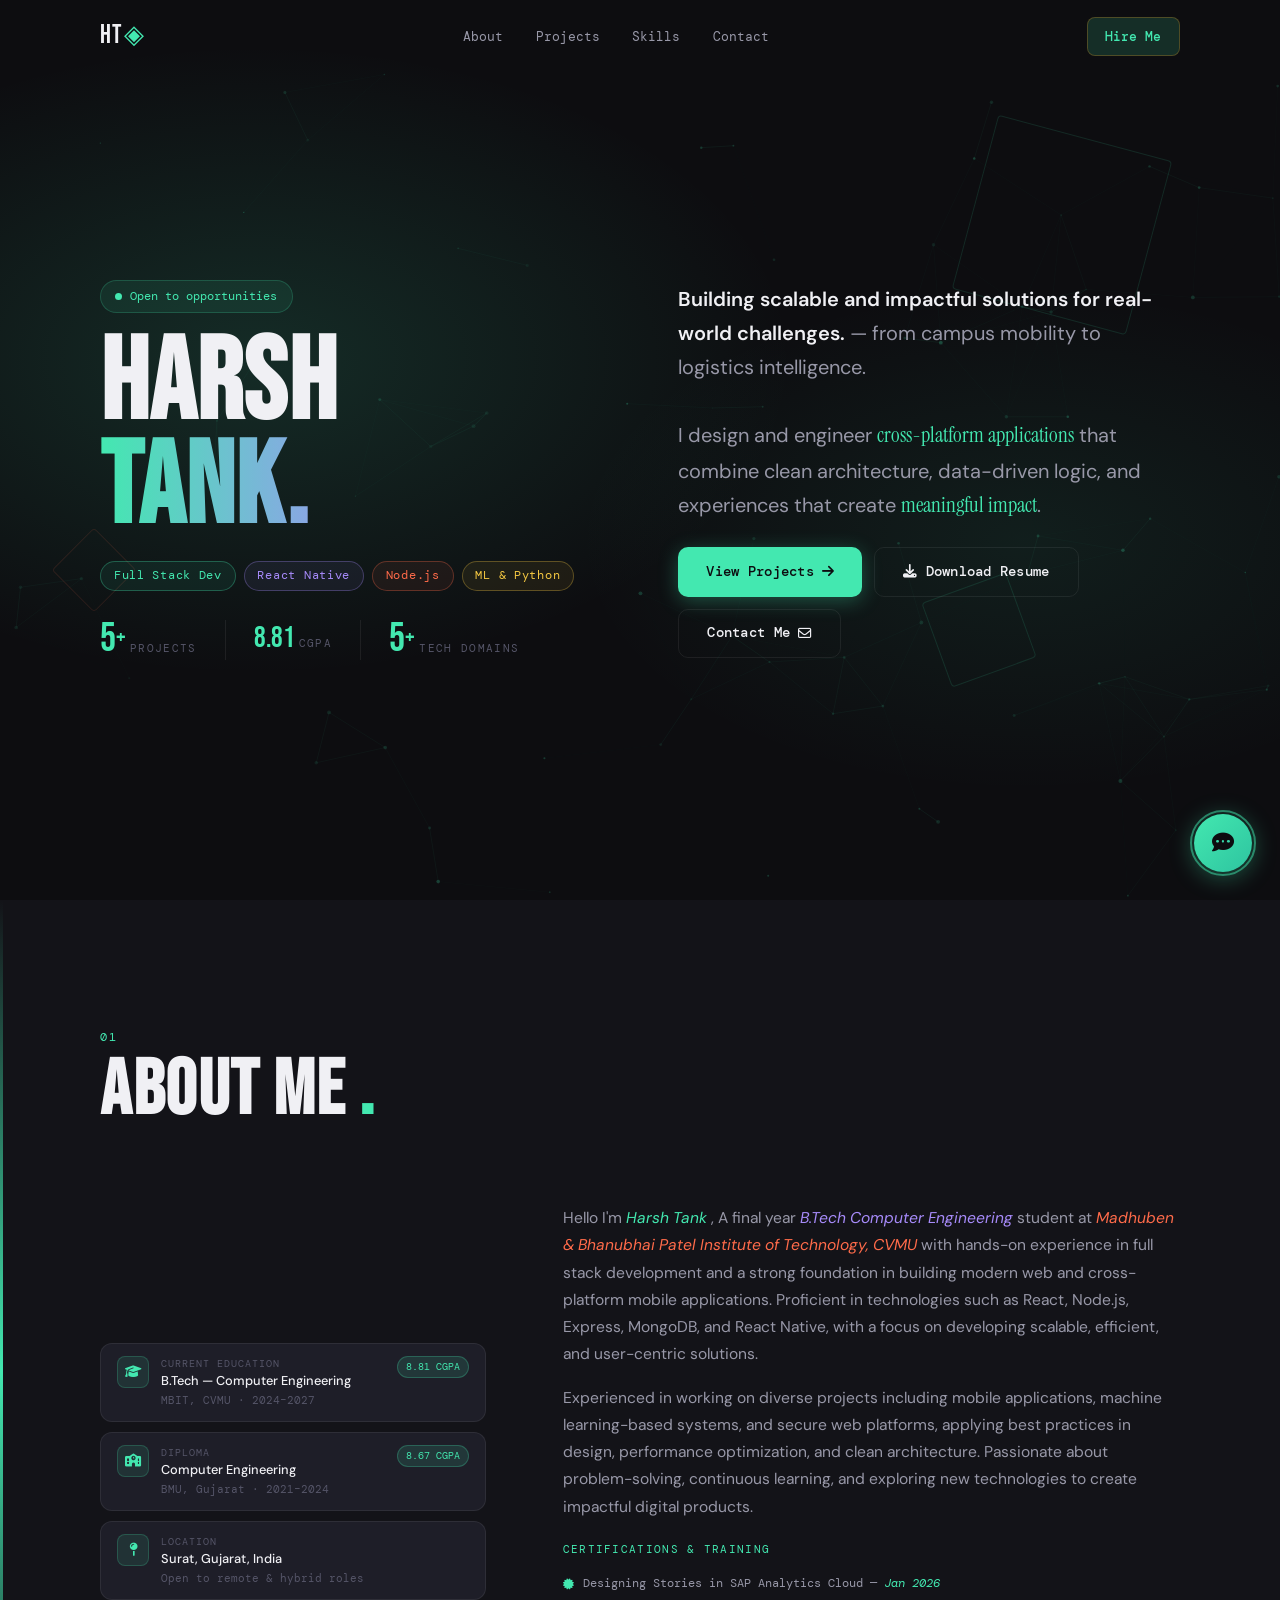
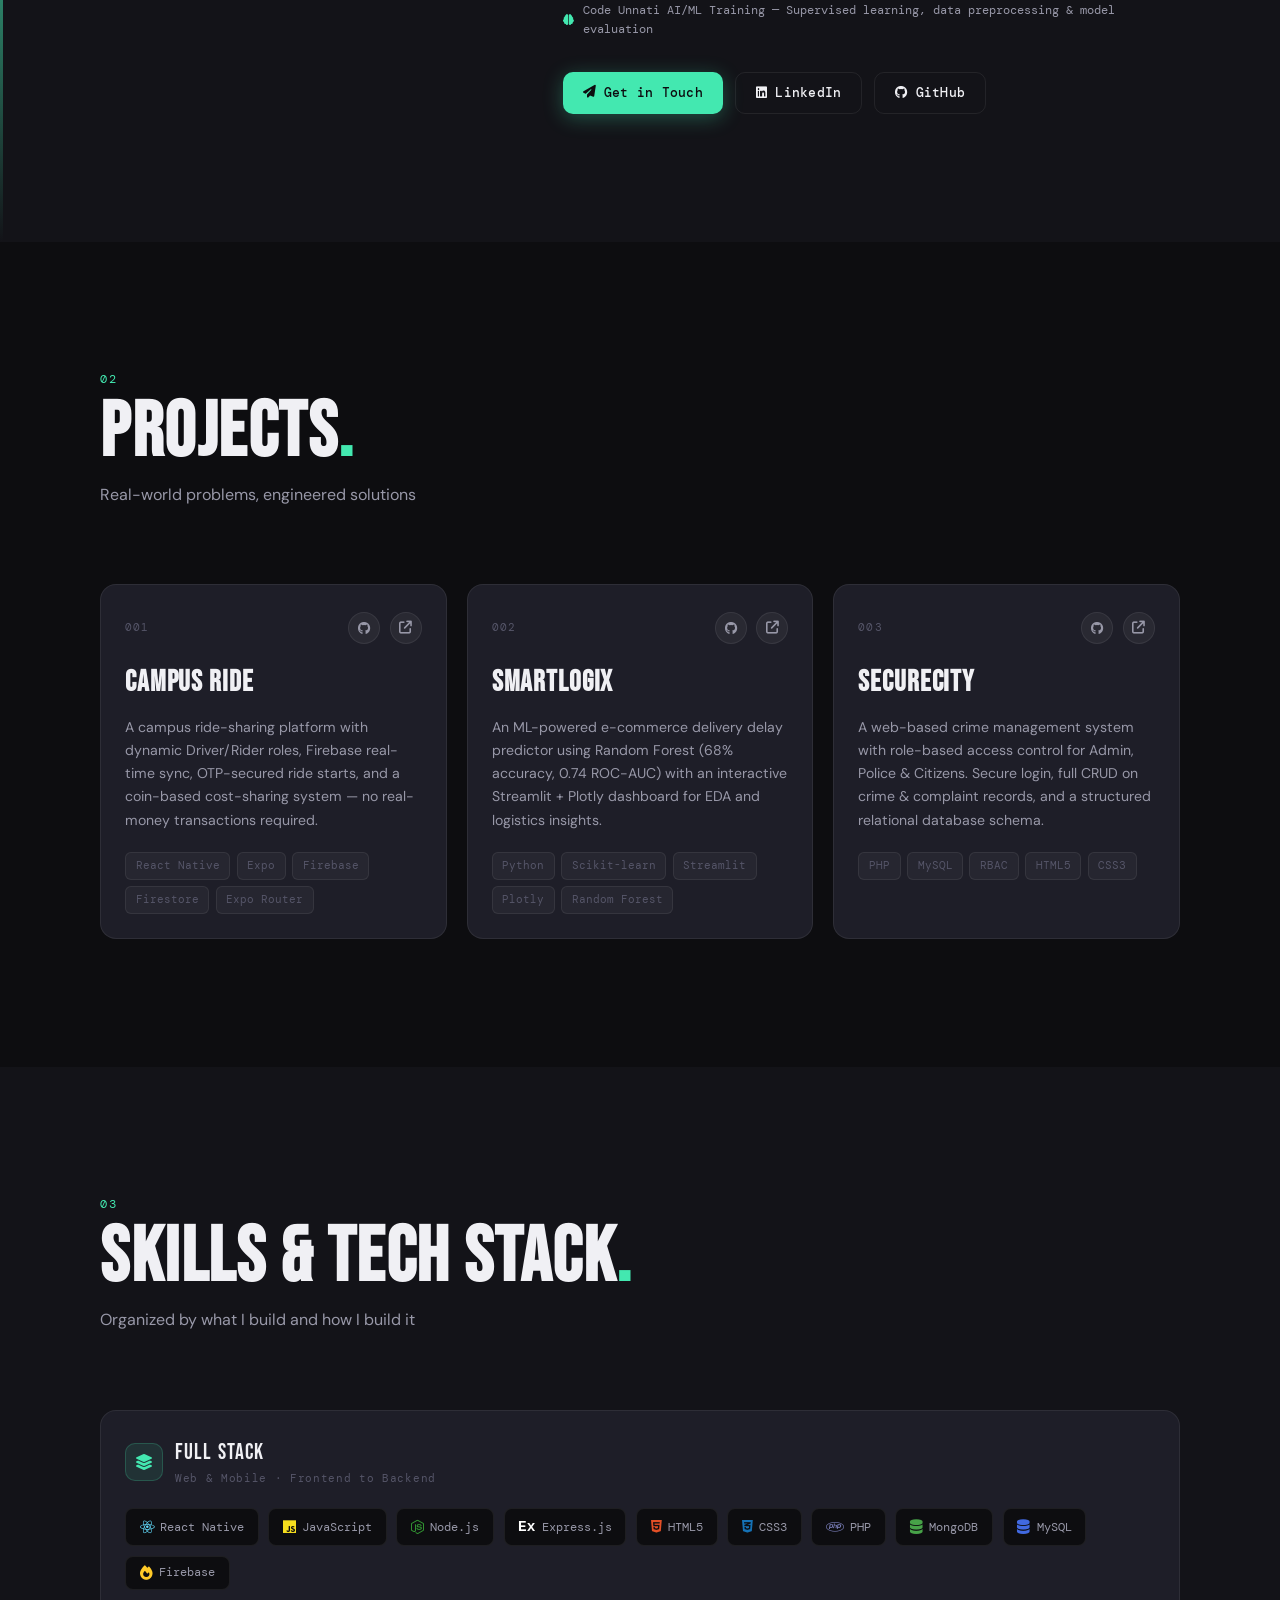
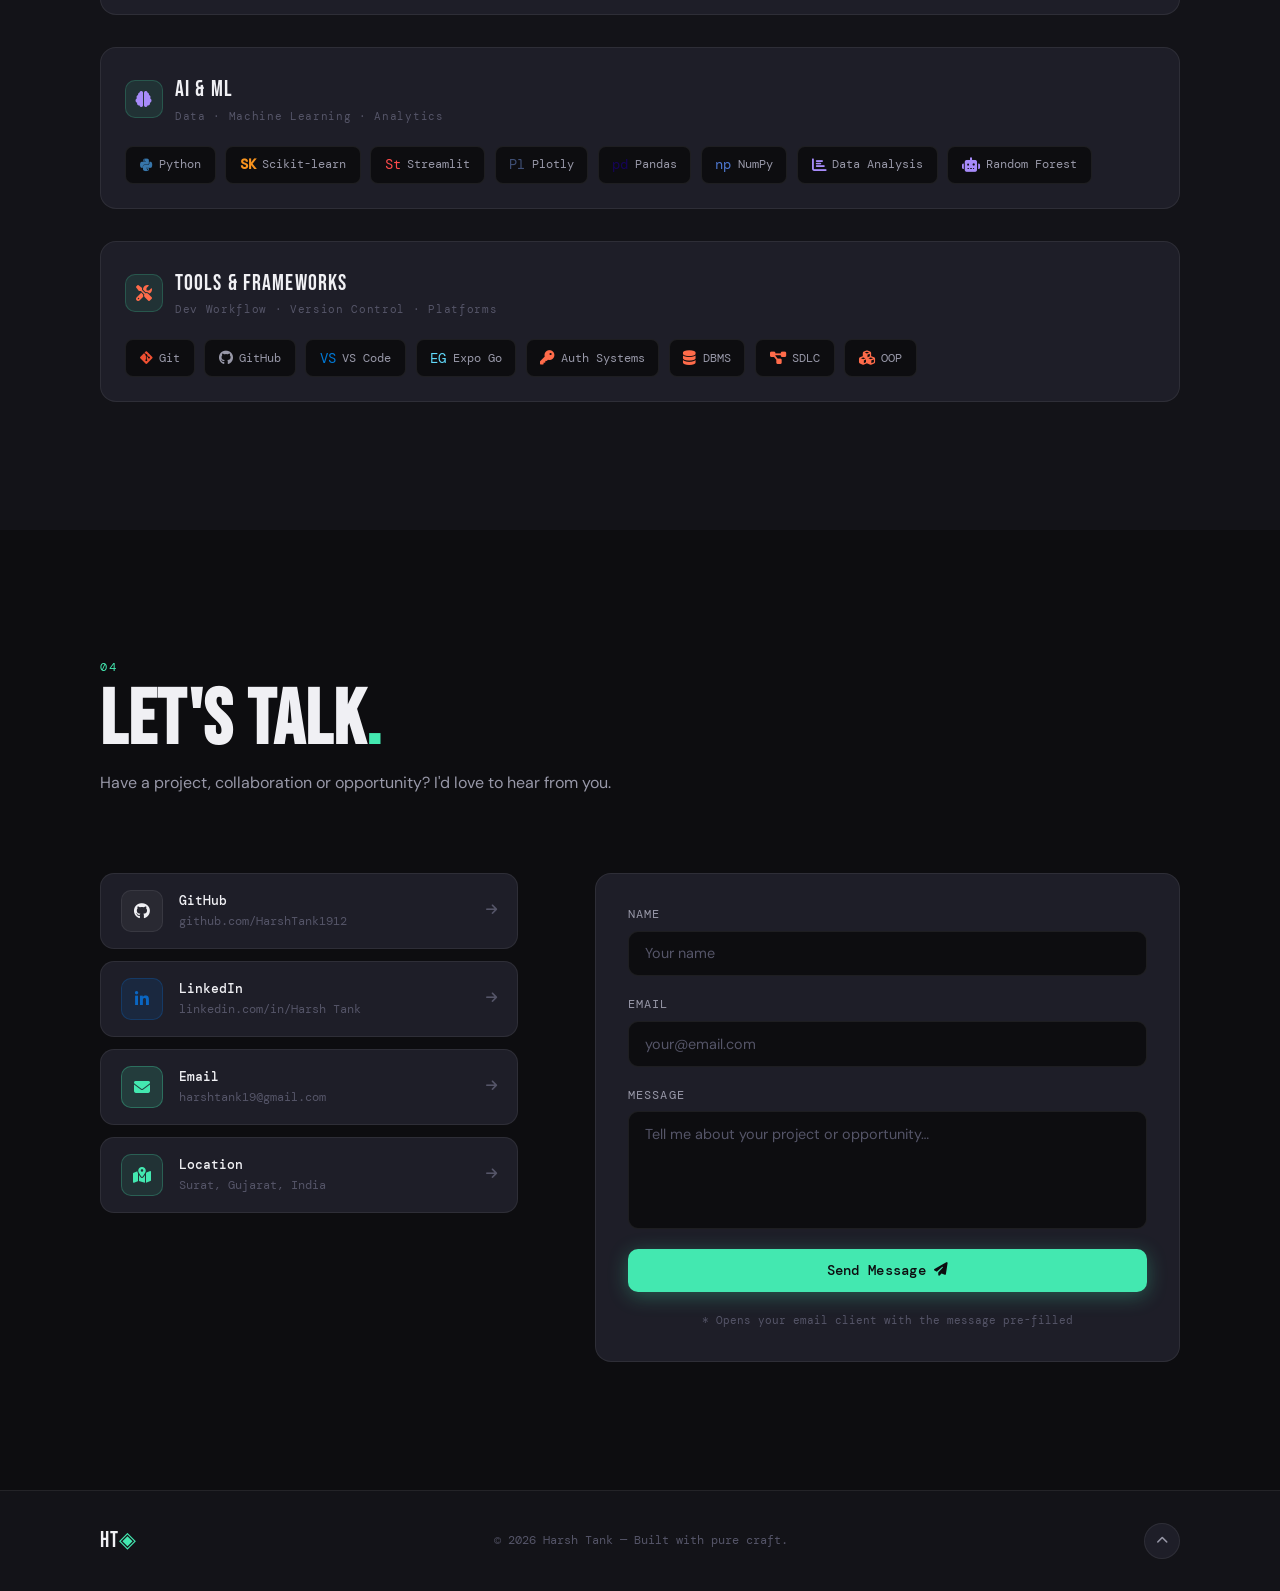
==== commit 74058d6a: "Fix LinkedIn URL in about section Updated LinkedIn link to the correct profile." ====
--- a/index.html
+++ b/index.html
@@ -681,7 +681,7 @@
             <a href="mailto:harshtank19@gmail.com" class="btn btn-primary btn-sm">
               <i class="fa-solid fa-paper-plane"></i> Get in Touch
             </a>
-            <a href="https://linkedin.com/in/harsh-tank" target="_blank" rel="noopener" class="btn btn-ghost btn-sm">
+            <a href="https://www.linkedin.com/in/harsh-tank-663219354/" target="_blank" rel="noopener" class="btn btn-ghost btn-sm">
               <i class="fa-brands fa-linkedin"></i> LinkedIn
             </a>
             <a href="https://github.com/HarshTank1912" target="_blank" rel="noopener" class="btn btn-ghost btn-sm">
@@ -1043,4 +1043,4 @@
   <script src="script.js"></script>
 </body>
 
-</html>+</html>
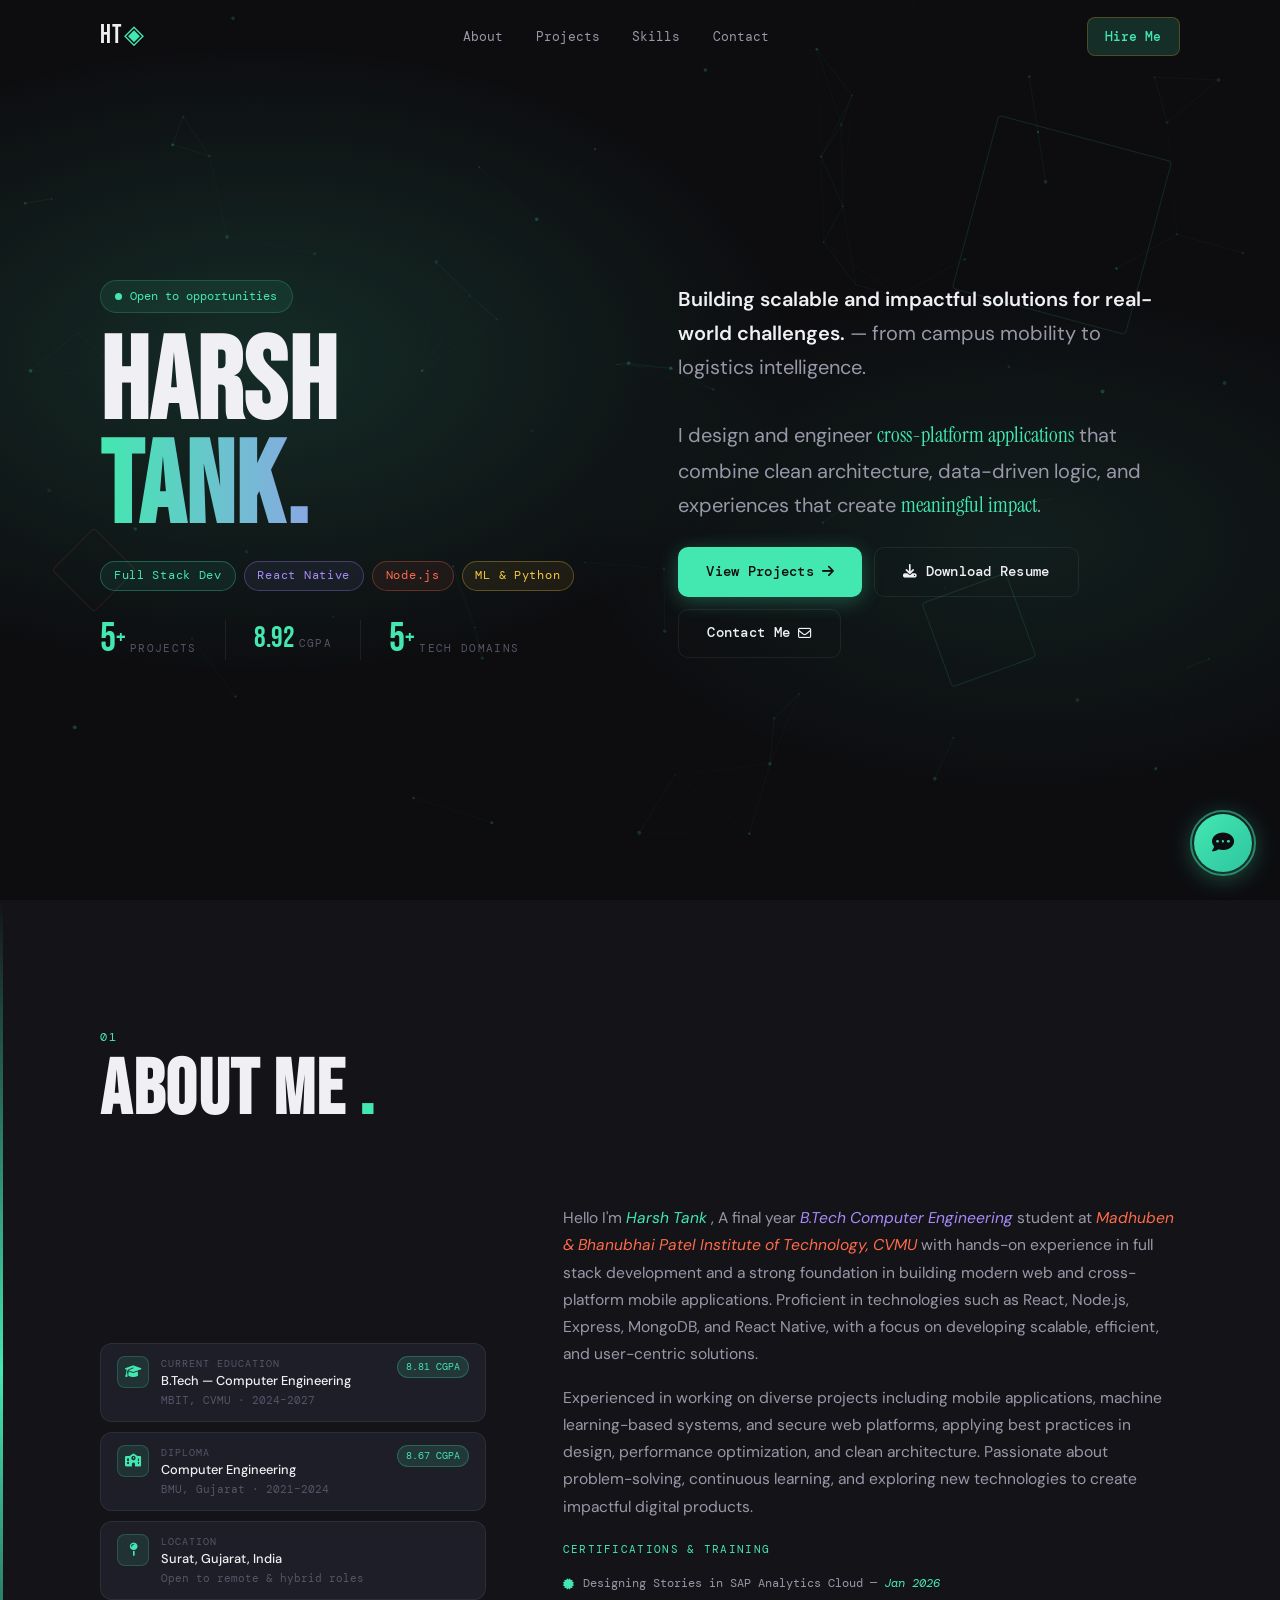
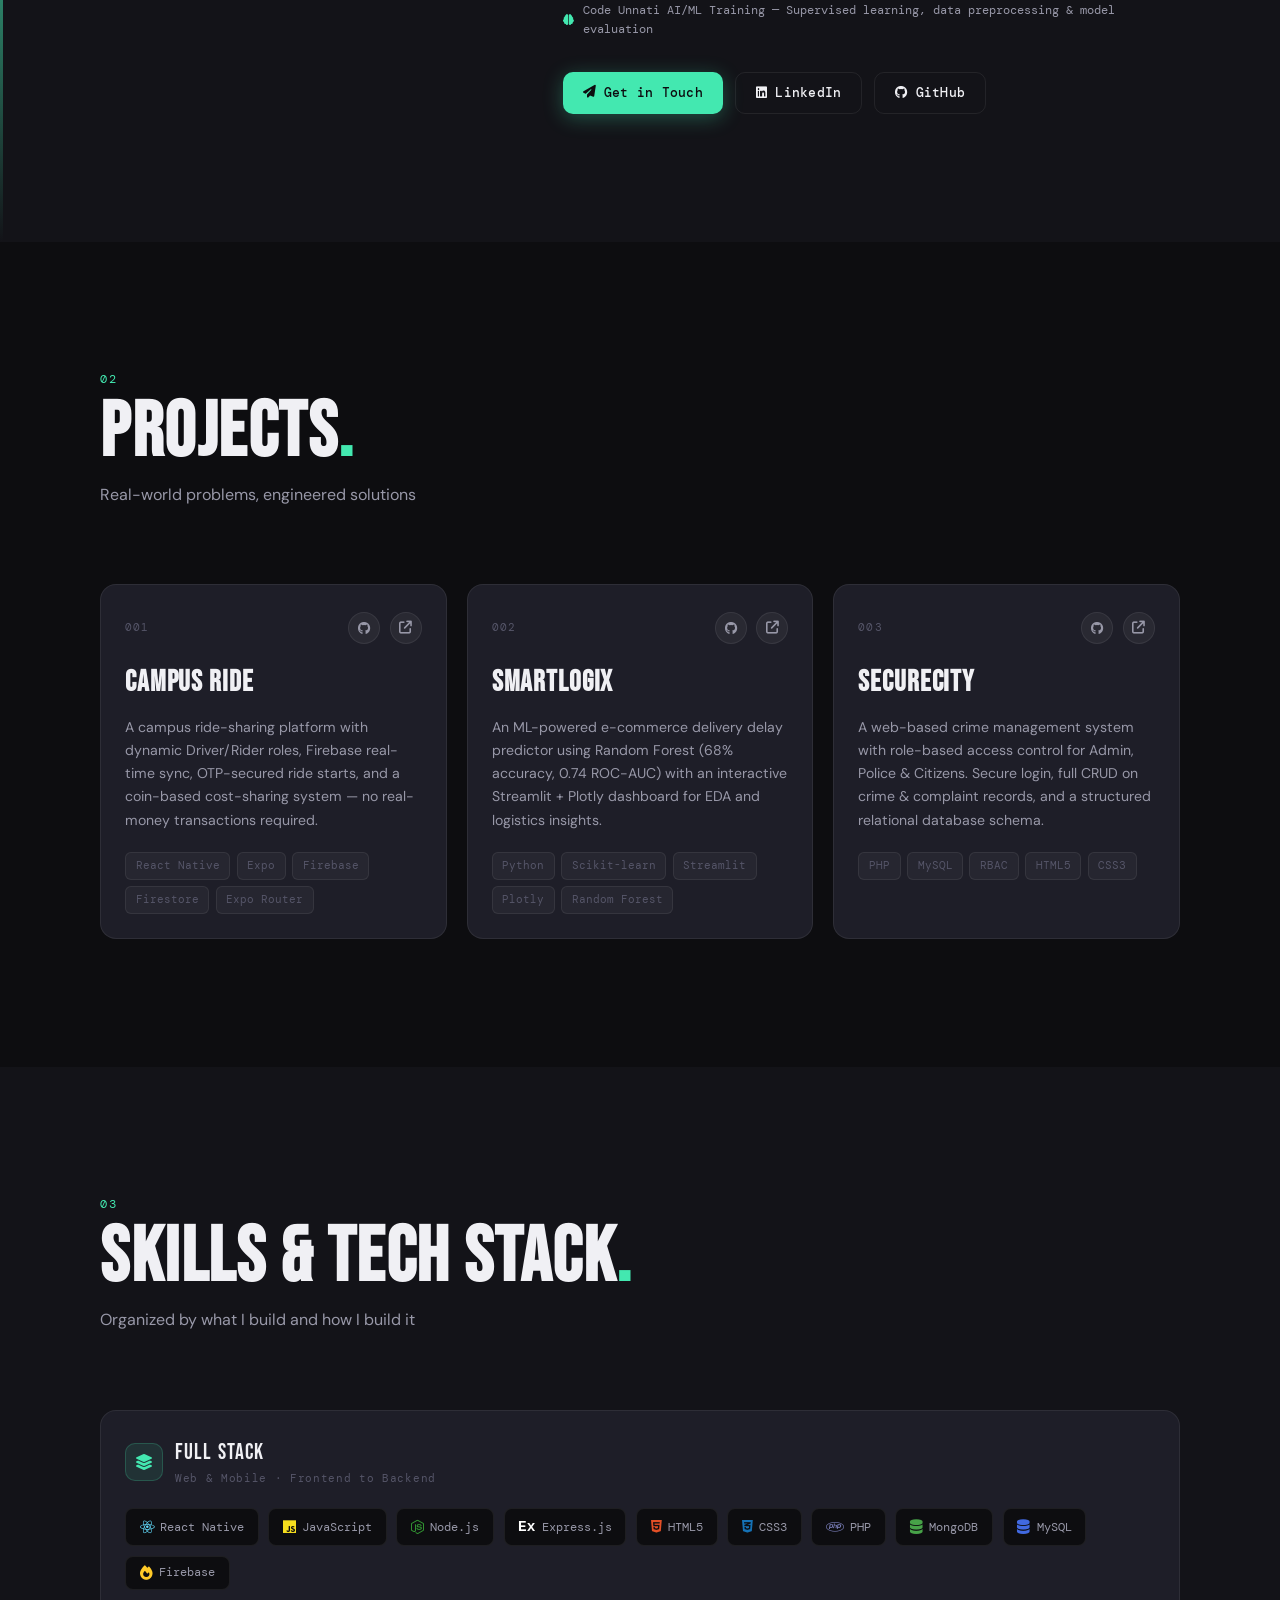
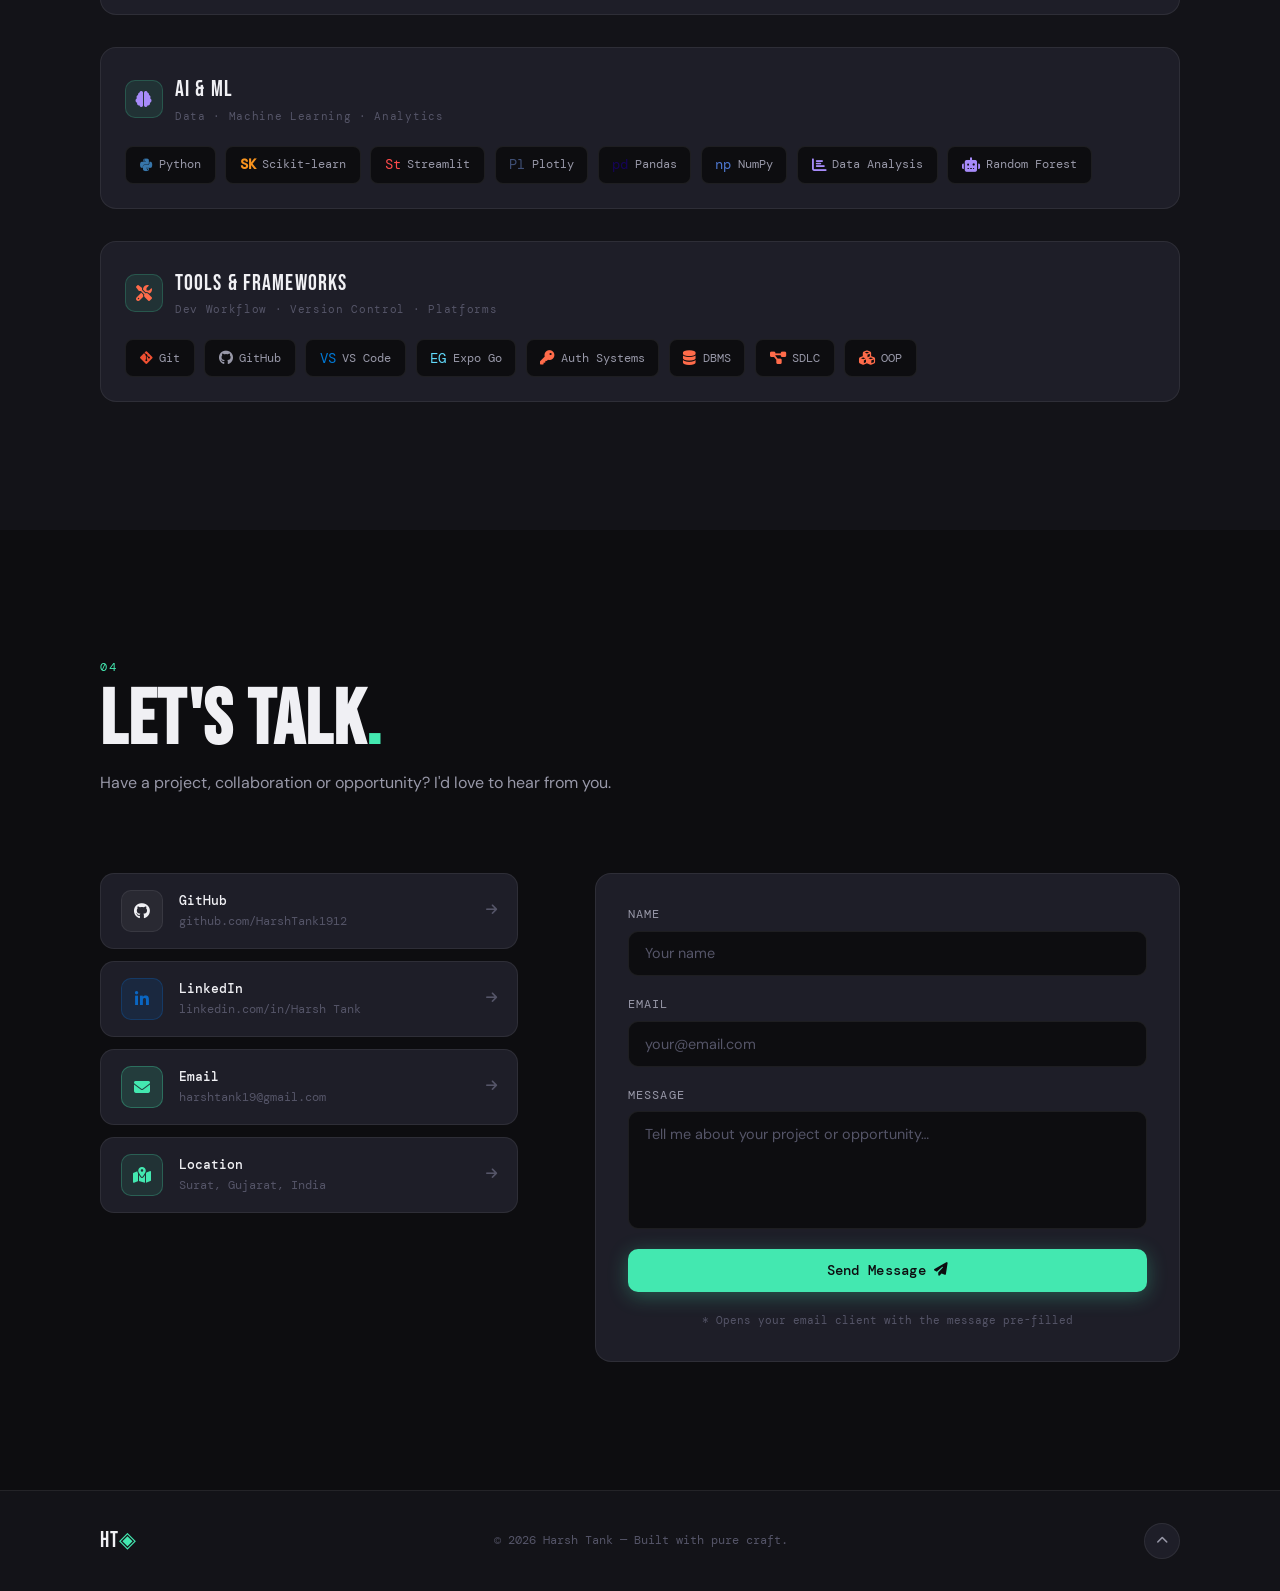
==== commit cdeb8413: "Update index.html" ====
--- a/index.html
+++ b/index.html
@@ -539,7 +539,7 @@
           </div>
           <div class="stat-divider"></div>
           <div class="stat">
-            <span class="stat-num" style="font-size:1.8rem;">8.81</span>
+            <span class="stat-num" style="font-size:1.8rem;">8.92</span>
             <span class="stat-label">CGPA</span>
           </div>
           <div class="stat-divider"></div>
--- a/style.css
+++ b/style.css
@@ -1,5 +1,5 @@
 /* ══════════════════════════════════════════════════════════════
-   JORDAN VOSS PORTFOLIO — style.css
+   Harsh Tank PORTFOLIO — style.css
    Design: Dark Editorial / Brutalist-Refined
    Palette: Charcoal + Mint #43e8b0
    Fonts: Bebas Neue (display) · Instrument Serif (italic accent) · DM Mono · DM Sans
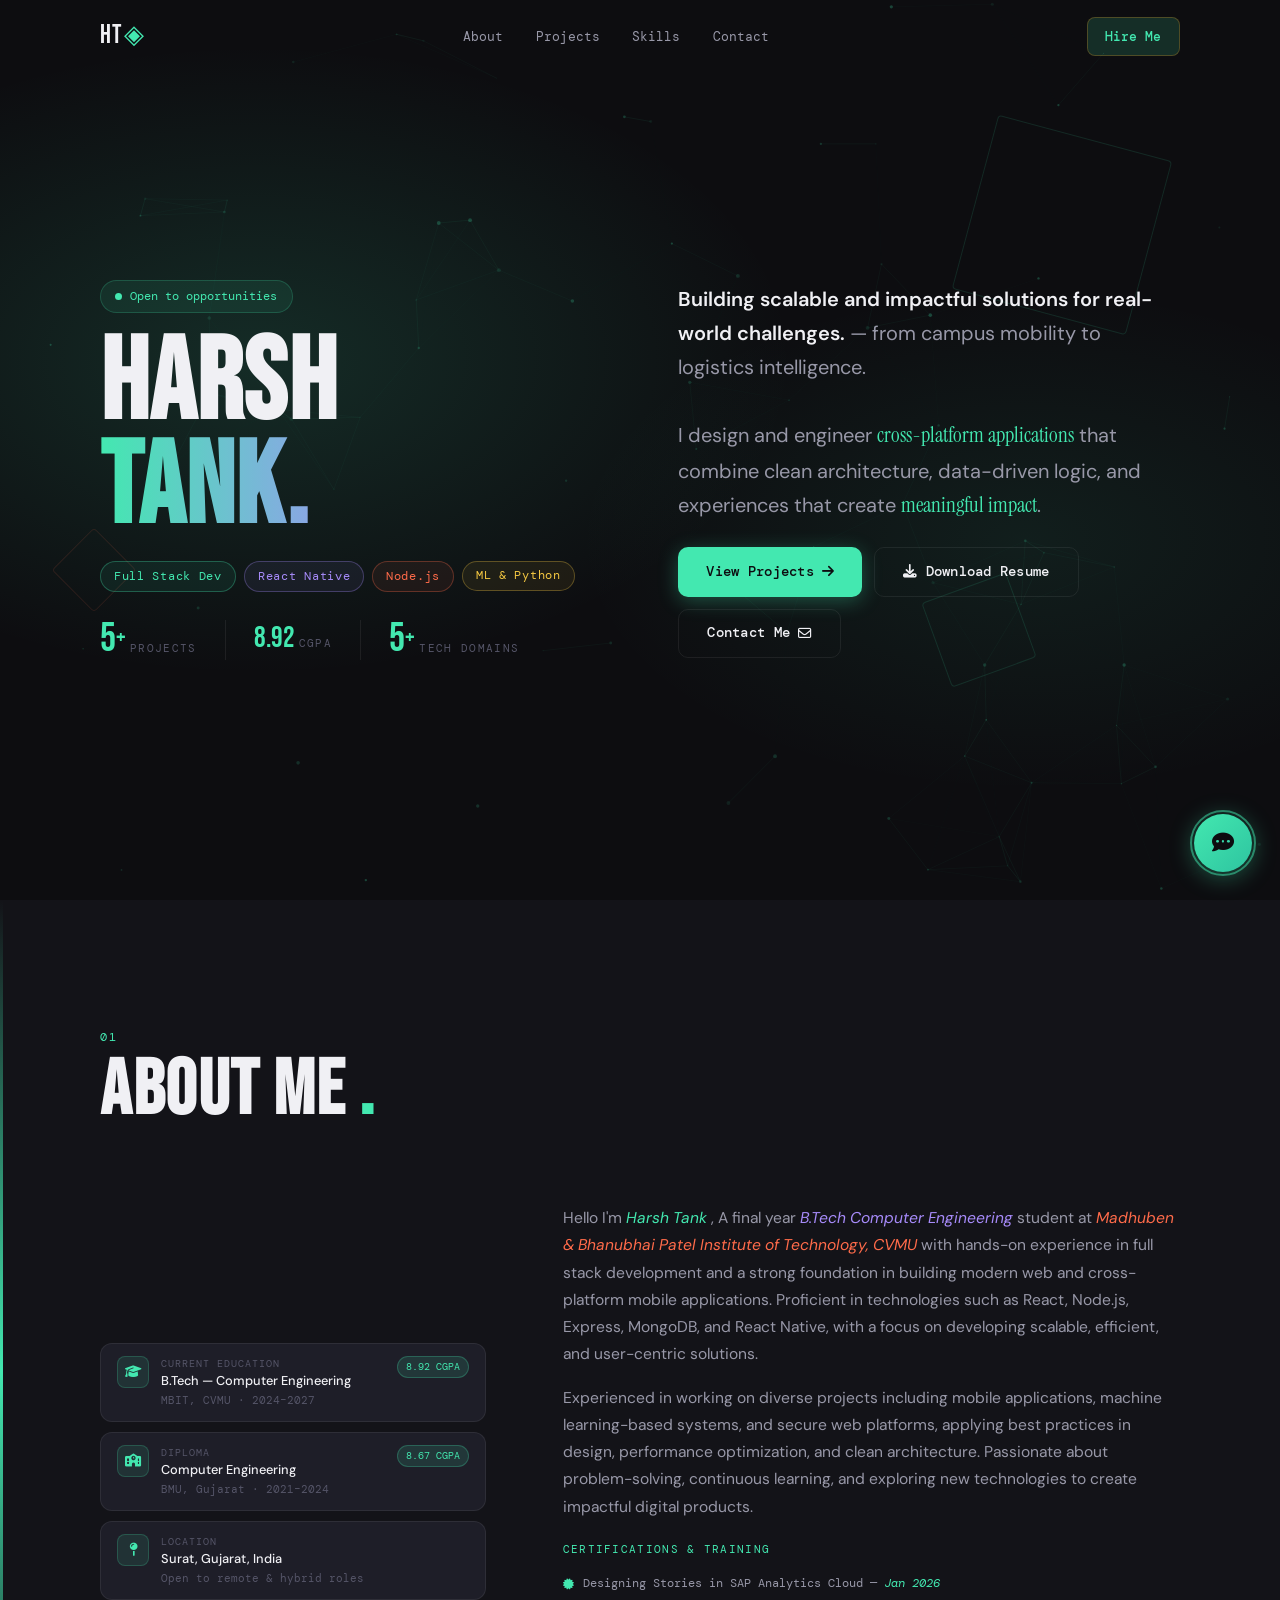
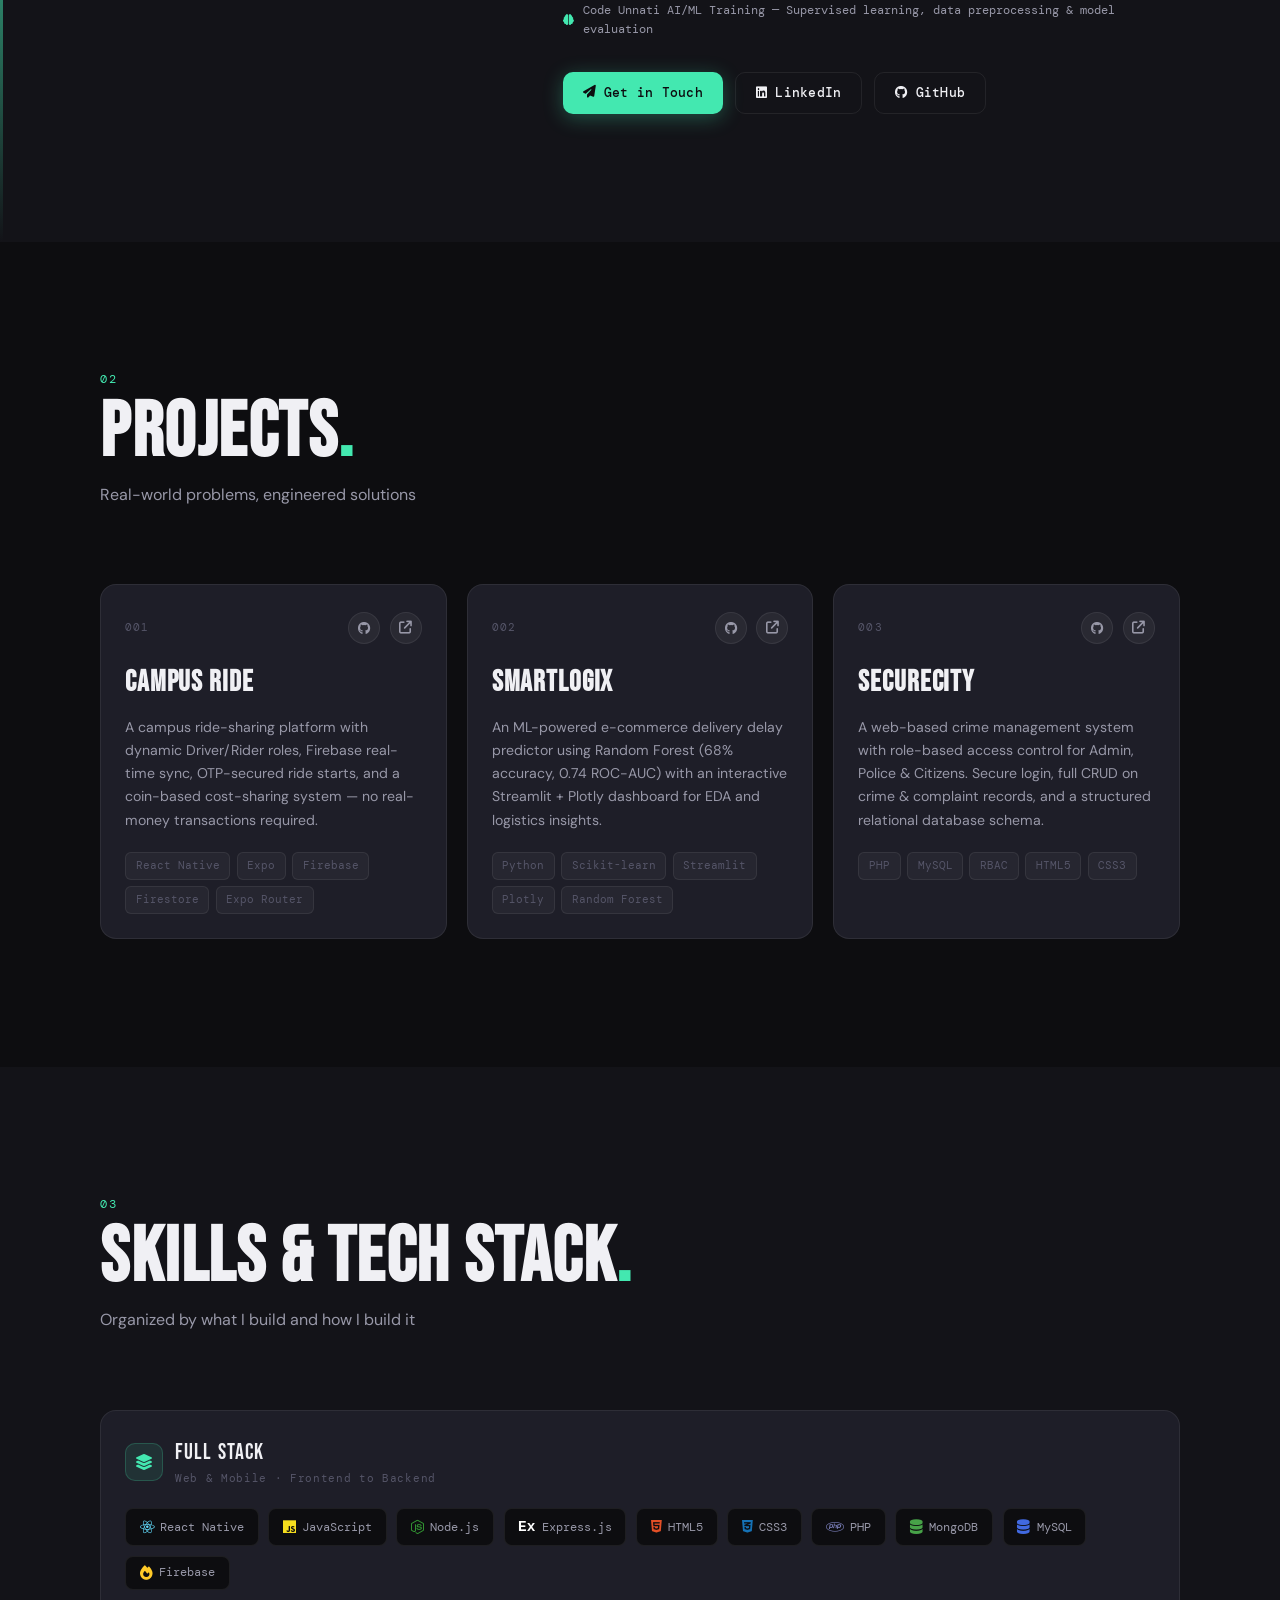
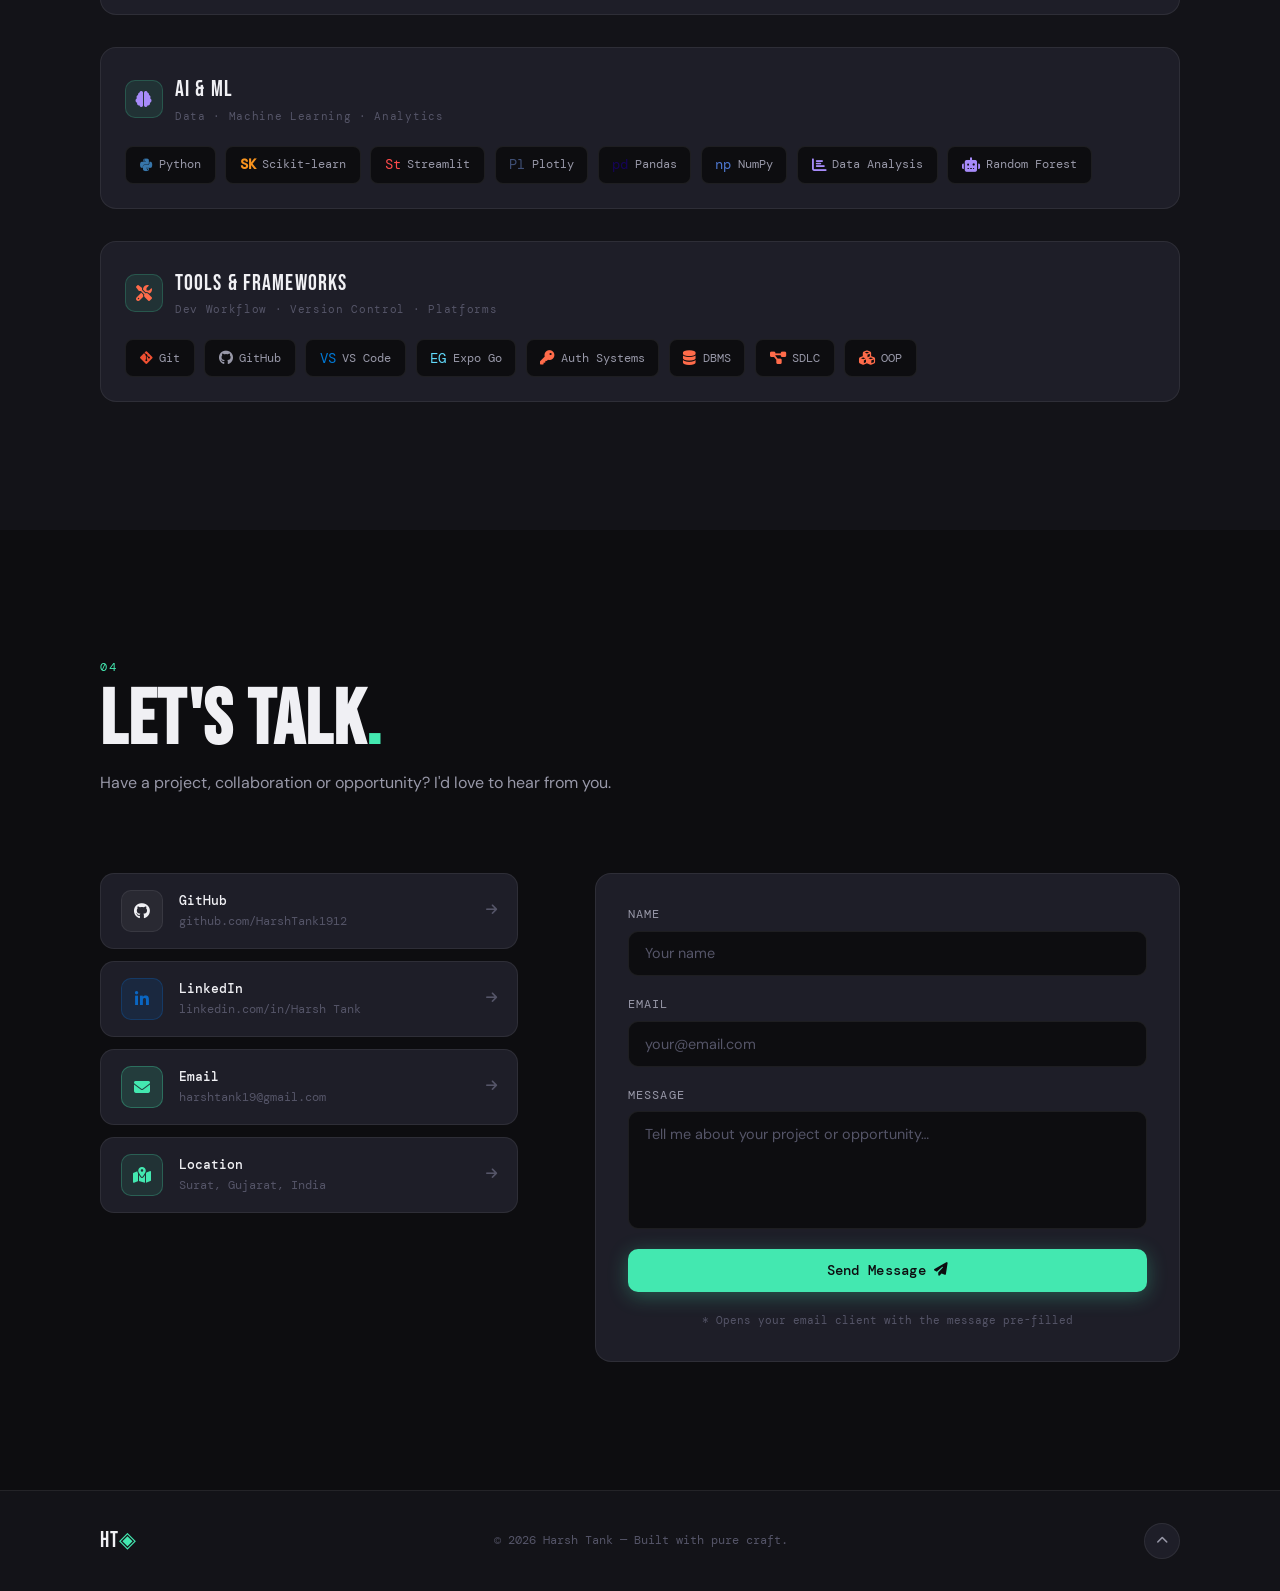
==== commit b0afe500: "Update index.html" ====
--- a/index.html
+++ b/index.html
@@ -616,7 +616,7 @@
                   <div class="info-card-sub">MBIT, CVMU · 2024–2027
                   </div>
                 </div>
-                <span class="info-card-badge">8.81 CGPA</span>
+                <span class="info-card-badge">8.92 CGPA</span>
               </div>
               <div class="info-card">
                 <div class="info-card-icon"><i class="fa-solid fa-school"></i></div>
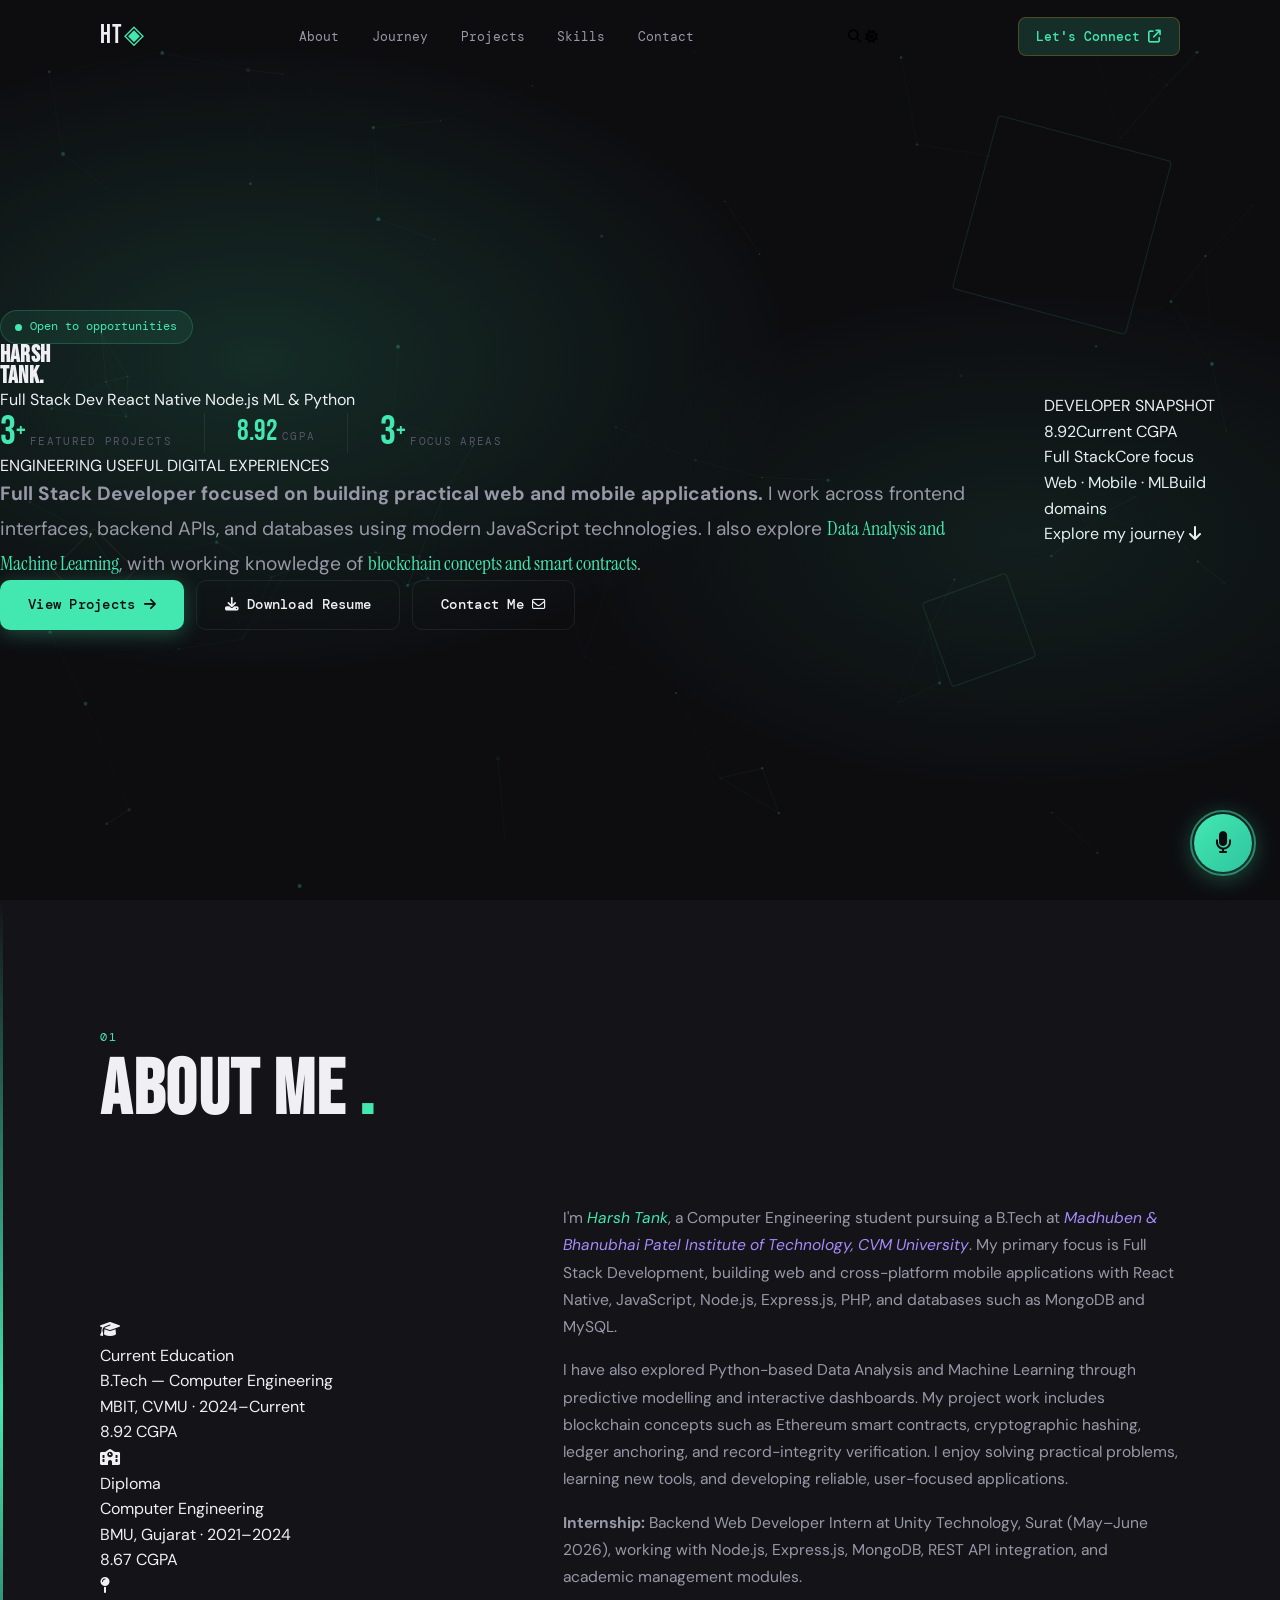
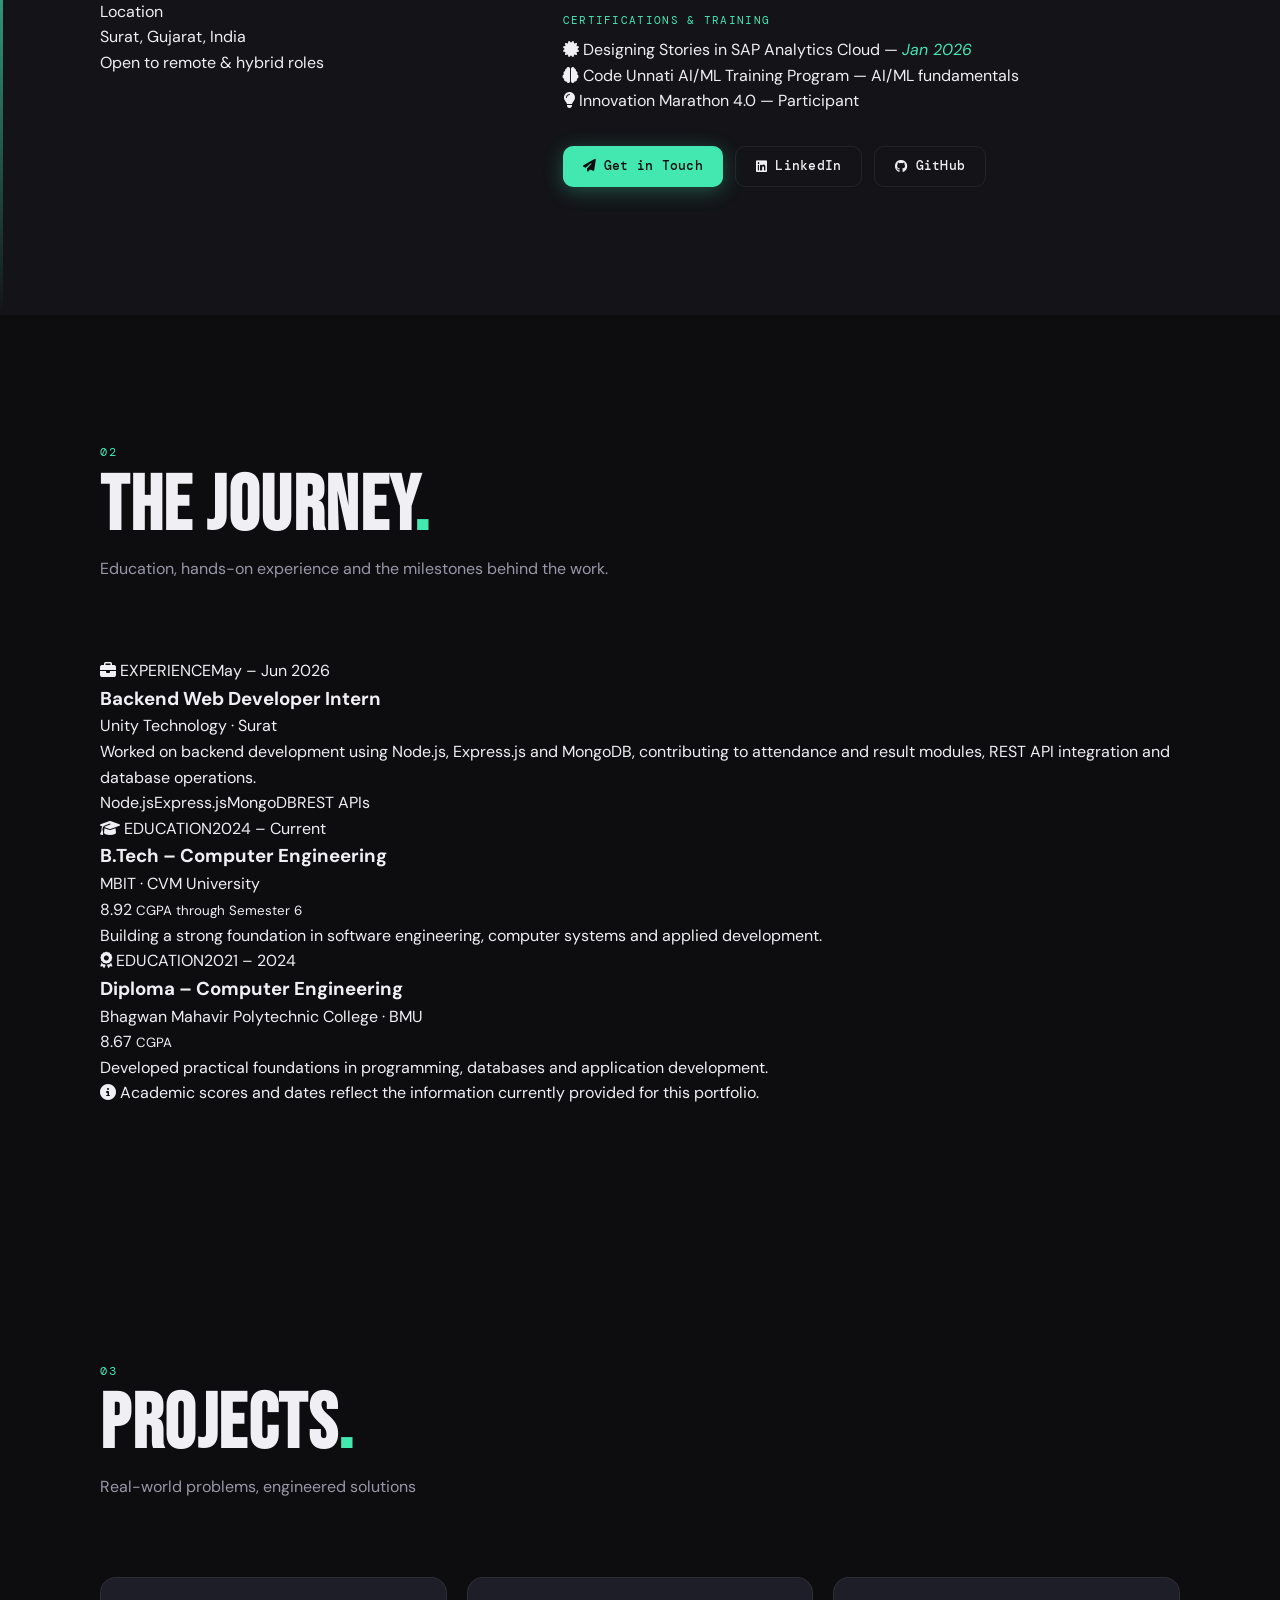
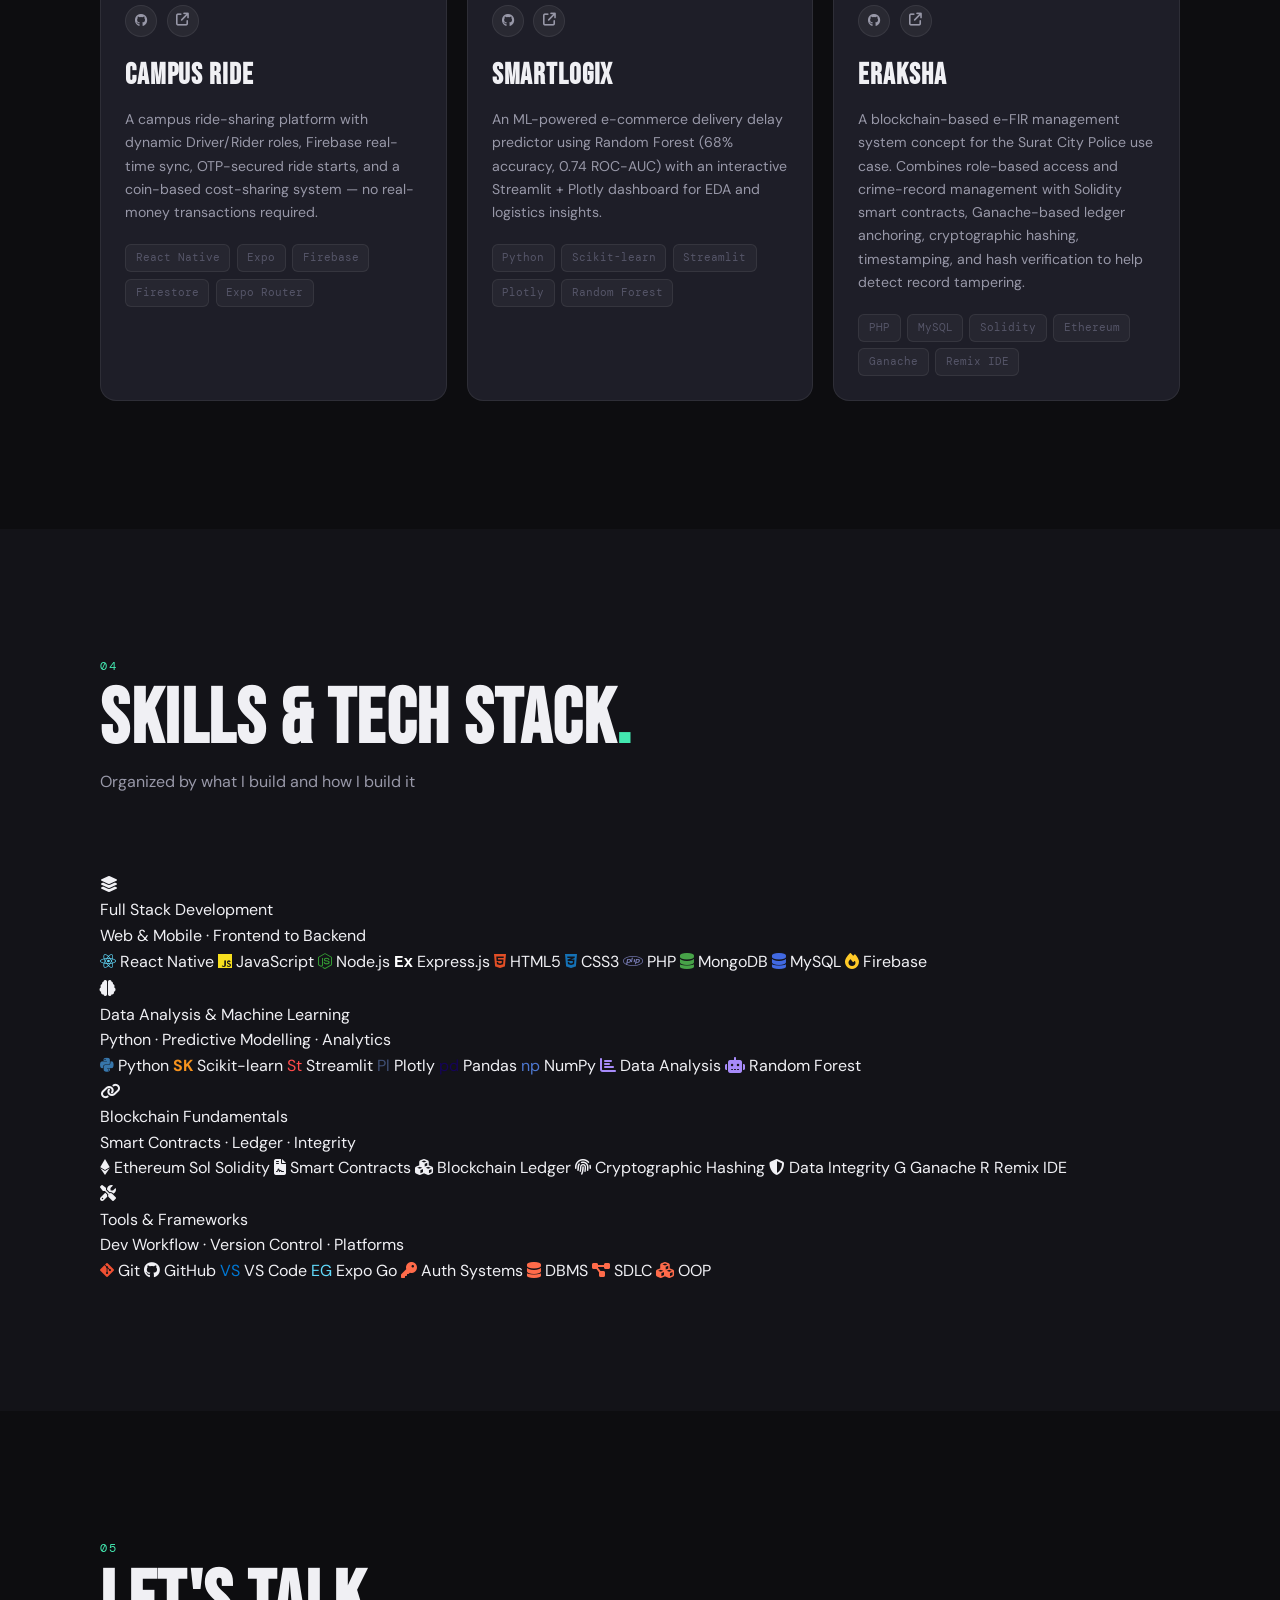
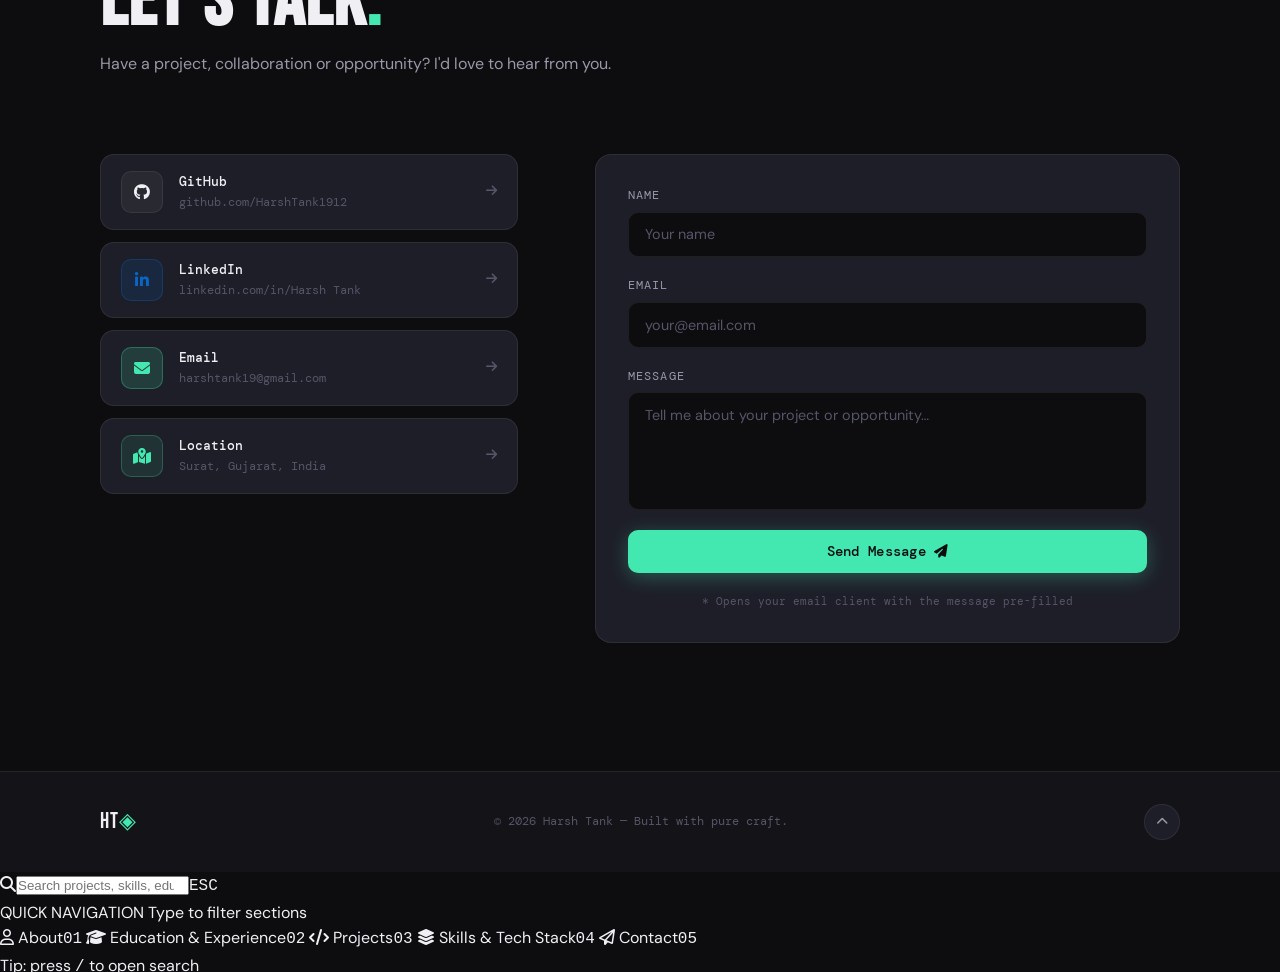
==== commit 683641ce: "Update index.html" ====
--- a/index.html
+++ b/index.html
@@ -5,8 +5,8 @@
   <meta charset="UTF-8" />
   <meta name="viewport" content="width=device-width, initial-scale=1.0" />
   <meta name="description"
-    content="Harsh Tank — Full Stack Developer | React Native, Node.js, MongoDB, Firebase | B.Tech Computer Engineering" />
-  <title>Harsh Tank — Portfolio</title>
+    content="Harsh Tank — Full Stack Developer | React Native, Node.js, Python, Data Analysis & Blockchain | B.Tech Computer Engineering" />
+  <title>Harsh Tank | Full Stack Developer</title>
 
   <link rel="preconnect" href="https://fonts.googleapis.com" />
   <link rel="preconnect" href="https://fonts.gstatic.com" crossorigin />
@@ -14,451 +14,9 @@
     href="https://fonts.googleapis.com/css2?family=Bebas+Neue&family=Instrument+Serif:ital@0;1&family=DM+Mono:wght@400;500&family=DM+Sans:ital,opsz,wght@0,9..40,300;0,9..40,400;0,9..40,500;1,9..40,300&display=swap"
     rel="stylesheet" />
   <link rel="stylesheet" href="https://cdnjs.cloudflare.com/ajax/libs/font-awesome/6.5.1/css/all.min.css" />
-  <link rel="stylesheet" href="style.css?v=2" />
+  <link rel="stylesheet" href="style.css?v=8" />
   <link rel="icon"
     href="data:image/svg+xml,<svg xmlns='http://www.w3.org/2000/svg' viewBox='0 0 100 100'><text y='.9em' font-size='90'>◈</text></svg>" />
-
-  <style>
-    /* ════════════════════════════
-       HERO — Two-column layout
-    ════════════════════════════ */
-    .hero {
-      min-height: 100vh;
-      display: flex;
-      align-items: center;
-      padding: 100px 0 60px;
-      position: relative;
-      overflow: hidden;
-    }
-
-    .hero-content {
-      position: relative;
-      z-index: 1;
-      max-width: var(--container);
-      margin: 0 auto;
-      padding: 0 clamp(20px, 5vw, 60px);
-      display: grid;
-      grid-template-columns: 1fr 1fr;
-      gap: clamp(40px, 6vw, 100px);
-      align-items: center;
-      width: 100%;
-    }
-
-    /* Left panel — name + animated label */
-    .hero-left {
-      display: flex;
-      flex-direction: column;
-      gap: 1.25rem;
-    }
-
-    .hero-name {
-      font-family: var(--font-display);
-      font-size: clamp(3.5rem, 9vw, 8.5rem);
-      line-height: 0.9;
-      letter-spacing: 0.01em;
-      margin: 0;
-    }
-
-    .name-static {
-      color: var(--text-primary);
-      display: block;
-    }
-
-    /* Multi-vibrant animated gradient surname */
-    .name-vibrant {
-      display: block;
-      background: linear-gradient(90deg,
-          #43e8b0 0%,
-          #a78bfa 20%,
-          #ff6b4a 40%,
-          #f5c842 60%,
-          #43e8b0 80%,
-          #61DAFB 100%);
-      background-size: 300% 100%;
-      -webkit-background-clip: text;
-      -webkit-text-fill-color: transparent;
-      background-clip: text;
-      animation: gradientShift 4s linear infinite;
-    }
-
-    @keyframes gradientShift {
-      0% {
-        background-position: 0% 50%;
-      }
-
-      100% {
-        background-position: 300% 50%;
-      }
-    }
-
-    /* Animated role label pills on the left */
-    .hero-role-pills {
-      display: flex;
-      flex-wrap: wrap;
-      gap: 0.5rem;
-    }
-
-    .role-pill {
-      font-family: var(--font-mono);
-      font-size: 0.75rem;
-      padding: 0.3rem 0.8rem;
-      border-radius: 100px;
-      border: 1px solid;
-      letter-spacing: 0.06em;
-      animation: pillFadeIn 0.6s var(--ease-out) both;
-    }
-
-    .role-pill:nth-child(1) {
-      color: #43e8b0;
-      border-color: rgba(67, 232, 176, 0.3);
-      background: rgba(67, 232, 176, 0.07);
-      --delay: 0.3s;
-    }
-
-    .role-pill:nth-child(2) {
-      color: #a78bfa;
-      border-color: rgba(167, 139, 250, 0.3);
-      background: rgba(167, 139, 250, 0.07);
-      --delay: 0.45s;
-    }
-
-    .role-pill:nth-child(3) {
-      color: #ff6b4a;
-      border-color: rgba(255, 107, 74, 0.3);
-      background: rgba(255, 107, 74, 0.07);
-      --delay: 0.6s;
-    }
-
-    .role-pill:nth-child(4) {
-      color: #f5c842;
-      border-color: rgba(245, 200, 66, 0.3);
-      background: rgba(245, 200, 66, 0.07);
-      --delay: 0.75s;
-    }
-
-    @keyframes pillFadeIn {
-      from {
-        opacity: 0;
-        transform: translateY(10px);
-      }
-
-      to {
-        opacity: 1;
-        transform: none;
-      }
-    }
-
-    /* Bottom-left: stats */
-    .hero-stats {
-      display: flex;
-      align-items: center;
-      gap: 1.75rem;
-      margin-top: 0.5rem;
-    }
-
-    /* Right panel */
-    .hero-right {
-      display: flex;
-      flex-direction: column;
-      gap: 1.5rem;
-    }
-
-    .hero-tagline {
-      font-size: clamp(1rem, 1.8vw, 1.25rem);
-      color: var(--text-secondary);
-      line-height: 1.7;
-      margin: 0;
-    }
-
-    .hero-tagline strong {
-      color: var(--text-primary);
-      font-weight: 600;
-    }
-
-    .hero-tagline em {
-      font-style: normal;
-      font-family: var(--font-serif);
-      color: var(--mint);
-      font-size: 1.05em;
-    }
-
-    /* Inline highlights */
-    .hero-highlights {
-      display: flex;
-      flex-direction: column;
-      gap: 0.6rem;
-    }
-
-    .hero-highlight-item {
-      display: flex;
-      align-items: center;
-      gap: 0.6rem;
-      font-family: var(--font-mono);
-      font-size: 0.78rem;
-      color: var(--text-secondary);
-    }
-
-    .hero-highlight-item i {
-      color: var(--mint);
-      width: 14px;
-      font-size: 0.7rem;
-    }
-
-    /* CTA + availability */
-    .hero-ctas {
-      display: flex;
-      flex-wrap: wrap;
-      gap: 0.75rem;
-    }
-
-    /* Mobile: stack to single column */
-    @media (max-width: 768px) {
-      .hero-content {
-        grid-template-columns: 1fr;
-        gap: 2.5rem;
-      }
-
-      .hero-name {
-        font-size: clamp(3.5rem, 18vw, 6rem);
-      }
-
-      .hero-stats {
-        gap: 1.25rem;
-      }
-    }
-
-    /* ════════════════════════════
-       EDUCATION / INFO CARDS
-    ════════════════════════════ */
-    .about-info-cards {
-      display: flex;
-      flex-direction: column;
-      gap: 0.6rem;
-      margin-top: 1.5rem;
-      width: 100%;
-    }
-
-    .info-card {
-      background: var(--card);
-      border: 1px solid var(--border);
-      border-radius: 0.75rem;
-      padding: 0.75rem 1rem;
-      display: flex;
-      align-items: flex-start;
-      gap: 0.75rem;
-      transition: border-color 0.25s, transform 0.25s;
-      position: relative;
-      overflow: hidden;
-    }
-
-    .info-card::before {
-      content: '';
-      position: absolute;
-      left: 0;
-      top: 0;
-      bottom: 0;
-      width: 3px;
-      background: var(--mint);
-      opacity: 0;
-      transition: opacity 0.25s;
-    }
-
-    .info-card:hover {
-      border-color: rgba(67, 232, 176, 0.35);
-      transform: translateX(4px);
-    }
-
-    .info-card:hover::before {
-      opacity: 1;
-    }
-
-    .info-card-icon {
-      width: 32px;
-      height: 32px;
-      border-radius: 0.5rem;
-      background: rgba(67, 232, 176, 0.1);
-      border: 1px solid rgba(67, 232, 176, 0.2);
-      display: flex;
-      align-items: center;
-      justify-content: center;
-      font-size: 0.82rem;
-      color: var(--mint);
-      flex-shrink: 0;
-    }
-
-    .info-card-body {
-      flex: 1;
-      min-width: 0;
-    }
-
-    .info-card-label {
-      font-family: var(--font-mono);
-      font-size: 0.62rem;
-      letter-spacing: 0.1em;
-      text-transform: uppercase;
-      color: var(--text-muted);
-      margin-bottom: 0.12rem;
-    }
-
-    .info-card-title {
-      font-family: var(--font-body);
-      font-size: 0.8rem;
-      color: var(--text-primary);
-      font-weight: 500;
-      line-height: 1.3;
-    }
-
-    .info-card-sub {
-      font-family: var(--font-mono);
-      font-size: 0.68rem;
-      color: var(--text-muted);
-      margin-top: 0.1rem;
-    }
-
-    .info-card-badge {
-      font-family: var(--font-mono);
-      font-size: 0.62rem;
-      padding: 0.15rem 0.5rem;
-      border-radius: 100px;
-      background: rgba(67, 232, 176, 0.12);
-      color: var(--mint);
-      border: 1px solid rgba(67, 232, 176, 0.25);
-      white-space: nowrap;
-      flex-shrink: 0;
-    }
-
-    /* ════════════════════════════
-       CERT ITEMS
-    ════════════════════════════ */
-    .cert-list {
-      display: flex;
-      flex-direction: column;
-      gap: 0.45rem;
-      margin-top: 1rem;
-    }
-
-    .cert-item {
-      display: flex;
-      align-items: center;
-      gap: 0.6rem;
-      font-family: var(--font-mono);
-      font-size: 0.76rem;
-      color: var(--text-secondary);
-    }
-
-    .cert-item i {
-      color: var(--mint);
-      font-size: 0.68rem;
-    }
-
-    /* ════════════════════════════
-       TECH STACK — CATEGORY CARDS
-    ════════════════════════════ */
-    .stack-categories {
-      display: flex;
-      flex-direction: column;
-      gap: 2rem;
-    }
-
-    .stack-category {
-      background: var(--card);
-      border: 1px solid var(--border);
-      border-radius: 1rem;
-      padding: 1.5rem;
-      position: relative;
-      overflow: hidden;
-      transition: border-color 0.3s, box-shadow 0.3s;
-    }
-
-    .stack-category:hover {
-      border-color: rgba(67, 232, 176, 0.25);
-      box-shadow: 0 8px 40px rgba(0, 0, 0, 0.3);
-    }
-
-    .stack-category::before {
-      content: '';
-      position: absolute;
-      top: 0;
-      left: 0;
-      right: 0;
-      height: 3px;
-      background: var(--cat-color, var(--mint));
-      transform: scaleX(0);
-      transform-origin: left;
-      transition: transform 0.4s var(--ease-out);
-    }
-
-    .stack-category:hover::before {
-      transform: scaleX(1);
-    }
-
-    .stack-cat-header {
-      display: flex;
-      align-items: center;
-      gap: 0.75rem;
-      margin-bottom: 1.25rem;
-    }
-
-    .stack-cat-icon {
-      width: 38px;
-      height: 38px;
-      border-radius: 0.625rem;
-      display: flex;
-      align-items: center;
-      justify-content: center;
-      font-size: 1rem;
-      background: rgba(67, 232, 176, 0.1);
-      border: 1px solid rgba(67, 232, 176, 0.2);
-      color: var(--cat-color, var(--mint));
-    }
-
-    .stack-cat-title {
-      font-family: var(--font-display);
-      font-size: 1.4rem;
-      letter-spacing: 0.05em;
-      color: var(--text-primary);
-    }
-
-    .stack-cat-desc {
-      font-family: var(--font-mono);
-      font-size: 0.7rem;
-      color: var(--text-muted);
-      letter-spacing: 0.06em;
-    }
-
-    .stack-tech-grid {
-      display: flex;
-      flex-wrap: wrap;
-      gap: 0.6rem;
-    }
-
-    .tech-badge {
-      display: inline-flex;
-      align-items: center;
-      gap: 0.4rem;
-      font-family: var(--font-mono);
-      font-size: 0.76rem;
-      padding: 0.4rem 0.85rem;
-      border-radius: 0.5rem;
-      background: var(--ink);
-      border: 1px solid var(--border);
-      color: var(--text-secondary);
-      transition: color 0.2s, border-color 0.2s, background 0.2s, transform 0.2s;
-      cursor: default;
-    }
-
-    .tech-badge i,
-    .tech-badge .badge-icon {
-      font-size: 0.9rem;
-    }
-
-    .tech-badge:hover {
-      color: var(--text-primary);
-      border-color: var(--cat-color, var(--mint));
-      background: rgba(67, 232, 176, 0.05);
-      transform: translateY(-2px);
-    }
-  </style>
 </head>
 
 <body>
@@ -473,11 +31,17 @@
       <a href="#home" class="nav-logo">HT<span class="logo-dot">◈</span></a>
       <ul class="nav-links" id="navLinks">
         <li><a href="#about" class="nav-link" data-section="about">About</a></li>
+        <li><a href="#journey" class="nav-link" data-section="journey">Journey</a></li>
         <li><a href="#projects" class="nav-link" data-section="projects">Projects</a></li>
         <li><a href="#stack" class="nav-link" data-section="stack">Skills</a></li>
         <li><a href="#contact" class="nav-link" data-section="contact">Contact</a></li>
       </ul>
-      <a href="#contact" class="nav-cta">Hire Me</a>
+
+      <div class="nav-tools">
+        <button class="nav-icon-btn" id="globalSearchOpen" type="button" aria-label="Search portfolio" title="Search (/)"><i class="fa-solid fa-magnifying-glass"></i></button>
+        <button class="nav-icon-btn" id="themeToggle" type="button" aria-label="Toggle color theme" title="Toggle theme"><i class="fa-solid fa-sun"></i></button>
+      </div>
+      <a href="#contact" class="nav-cta">Let's Connect <i class="fa-solid fa-arrow-up-right-from-square"></i></a>
       <button class="hamburger" id="hamburger" aria-label="Toggle menu">
         <span></span><span></span><span></span>
       </button>
@@ -488,6 +52,7 @@
   <div class="mobile-menu" id="mobileMenu">
     <ul>
       <li><a href="#about" class="mobile-link">About</a></li>
+      <li><a href="#journey" class="mobile-link">Journey</a></li>
       <li><a href="#projects" class="mobile-link">Projects</a></li>
       <li><a href="#stack" class="mobile-link">Skills</a></li>
       <li><a href="#contact" class="mobile-link">Contact</a></li>
@@ -534,8 +99,8 @@
         <!-- Stats -->
         <div class="hero-stats">
           <div class="stat">
-            <span class="stat-num" data-target="5">0</span><span class="stat-plus">+</span>
-            <span class="stat-label">Projects</span>
+            <span class="stat-num" data-target="3">0</span><span class="stat-plus">+</span>
+            <span class="stat-label">Featured Projects</span>
           </div>
           <div class="stat-divider"></div>
           <div class="stat">
@@ -544,8 +109,8 @@
           </div>
           <div class="stat-divider"></div>
           <div class="stat">
-            <span class="stat-num" data-target="5">0</span><span class="stat-plus">+</span>
-            <span class="stat-label">Tech Domains</span>
+            <span class="stat-num" data-target="3">0</span><span class="stat-plus">+</span>
+            <span class="stat-label">Focus Areas</span>
           </div>
         </div>
       </div>
@@ -553,12 +118,12 @@
       <!-- ── RIGHT: Tagline + Highlights + CTAs ── -->
       <div class="hero-right reveal-right" style="--delay:0.25s">
 
+        <div class="hero-kicker"><span class="kicker-line"></span> ENGINEERING USEFUL DIGITAL EXPERIENCES </div>
         <p class="hero-tagline">
-          <strong>Building scalable and impactful solutions for real-world challenges.</strong> — from campus mobility
-          to logistics
-          intelligence.<br /><br />
-          I design and engineer <em>cross-platform applications</em> that combine clean architecture, data-driven logic,
-          and experiences that create <em>meaningful impact</em>.
+          <strong>Full Stack Developer focused on building practical web and mobile applications.</strong>
+          I work across frontend interfaces, backend APIs, and databases using modern JavaScript technologies.
+          I also explore <em>Data Analysis and Machine Learning</em>, with working knowledge of
+          <em>blockchain concepts and smart contracts</em>.
         </p>
 
         <!--<div class="hero-highlights">
@@ -589,6 +154,13 @@
         </div>
       </div>
     </div>
+    <div class="hero-signal container reveal-up" aria-label="Portfolio highlights">
+      <div class="signal-label"><span class="signal-live"></span> DEVELOPER SNAPSHOT</div>
+      <div class="signal-item"><span class="signal-value">8.92</span><span class="signal-caption">Current CGPA</span></div>
+      <div class="signal-item"><span class="signal-value">Full Stack</span><span class="signal-caption">Core focus</span></div>
+      <div class="signal-item"><span class="signal-value">Web · Mobile · ML</span><span class="signal-caption">Build domains</span></div>
+      <a class="signal-link" href="#journey">Explore my journey <i class="fa-solid fa-arrow-down"></i></a>
+    </div>
   </section>
 
   <!-- ═══════════════════════════════════════════════
@@ -613,7 +185,7 @@
                 <div class="info-card-body">
                   <div class="info-card-label">Current Education</div>
                   <div class="info-card-title">B.Tech — Computer Engineering</div>
-                  <div class="info-card-sub">MBIT, CVMU · 2024–2027
+                  <div class="info-card-sub">MBIT, CVMU · 2024–Current
                   </div>
                 </div>
                 <span class="info-card-badge">8.92 CGPA</span>
@@ -643,19 +215,22 @@
         <!-- Right: Text -->
         <div class="about-text reveal-right">
           <p class="about-body">
-            Hello I'm <em style="color:var(--mint)">Harsh Tank </em> , A final year <em style="color:#a78bfa">B.Tech
-              Computer Engineering</em>
-            student at <em style="color:#ff6b4a">Madhuben & Bhanubhai Patel Institute of Technology, CVMU</em> with
-            hands-on experience in full stack development and a strong foundation in building modern web
-            and cross-platform mobile applications. Proficient in technologies such as React, Node.js, Express, MongoDB,
-            and React Native, with a focus on developing scalable, efficient, and user-centric solutions.
+            I'm <em style="color:var(--mint)">Harsh Tank</em>, a Computer Engineering student pursuing a B.Tech
+            at <em style="color:#a78bfa">Madhuben &amp; Bhanubhai Patel Institute of Technology, CVM University</em>.
+            My primary focus is Full Stack Development, building web and cross-platform mobile applications with
+            React Native, JavaScript, Node.js, Express.js, PHP, and databases such as MongoDB and MySQL.
           </p>
 
           <p class="about-body">
-            Experienced in working on diverse projects including mobile applications, machine learning-based systems,
-            and secure web platforms, applying best practices in design, performance optimization, and clean
-            architecture. Passionate about problem-solving, continuous learning, and exploring new technologies to
-            create impactful digital products.
+            I have also explored Python-based Data Analysis and Machine Learning through predictive modelling and
+            interactive dashboards. My project work includes blockchain concepts such as Ethereum smart contracts,
+            cryptographic hashing, ledger anchoring, and record-integrity verification. I enjoy solving practical
+            problems, learning new tools, and developing reliable, user-focused applications.
+          </p>
+          <p class="about-body">
+            <strong>Internship:</strong> Backend Web Developer Intern at Unity Technology, Surat
+            <span style="color:var(--text-secondary)">(May–June 2026)</span>, working with Node.js, Express.js,
+            MongoDB, REST API integration, and academic management modules.
           </p>
 
           <!-- Certifications em style="color:#ff6b4a" color:#a78bfa  <em style="color:var(--mint)"-->
@@ -666,13 +241,21 @@
             <div class="cert-list">
               <div class="cert-item">
                 <i class="fa-solid fa-certificate"></i>
-                <a href="https://badger.learning.sap.com/verify/ximuf-byfyb-nebyb-hetok-pigaf" target="_blank">
+                <a href="https://badger.learning.sap.com/verify/ximuf-byfyb-nebyb-hetok-pigaf" target="_blank" rel="noopener noreferrer">
                   <span>Designing Stories
                     in SAP Analytics Cloud — <em style="color:var(--mint)">Jan 2026</em></span></a>
               </div>
               <div class="cert-item">
                 <i class="fa-solid fa-brain"></i>
-                <span>Code Unnati AI/ML Training — Supervised learning, data preprocessing &amp; model evaluation</span>
+                <a href="https://drive.google.com/file/d/1luwwTlk4OHkAqPDyDczmGXvPCdC9UF5g/view?usp=drive_link" target="_blank" rel="noopener">
+                  <span>Code Unnati AI/ML Training Program — AI/ML fundamentals</span>
+                </a>
+              </div>
+              <div class="cert-item">
+                <i class="fa-solid fa-lightbulb"></i>
+                <a href="https://drive.google.com/file/d/1_Pz1su35SJBv8Qa9agM10M7_hB2PN5qQ/view?usp=drive_link" target="_blank" rel="noopener">
+                  <span>Innovation Marathon 4.0 — Participant</span>
+                </a>
               </div>
             </div>
           </div>
@@ -696,10 +279,42 @@
   <!-- ═══════════════════════════════════════════════
        PROJECTS
   ═══════════════════════════════════════════════ -->
+  
+  <section id="journey" class="section journey-section">
+    <div class="container">
+      <div class="section-header">
+        <span class="section-num">02</span>
+        <h2 class="section-title">The Journey<span class="accent-dot">.</span></h2>
+        <p class="section-subtitle">Education, hands-on experience and the milestones behind the work.</p>
+      </div>
+      <div class="journey-grid">
+        <article class="journey-card journey-feature reveal-up">
+          <div class="journey-card-top"><span class="journey-type"><i class="fa-solid fa-briefcase"></i> EXPERIENCE</span><span class="journey-period">May – Jun 2026</span></div>
+          <h3>Backend Web Developer Intern</h3><p class="journey-org">Unity Technology · Surat</p>
+          <p>Worked on backend development using Node.js, Express.js and MongoDB, contributing to attendance and result modules, REST API integration and database operations.</p>
+          <div class="journey-tags"><span>Node.js</span><span>Express.js</span><span>MongoDB</span><span>REST APIs</span></div>
+        </article>
+        <article class="journey-card reveal-up">
+          <div class="journey-card-top"><span class="journey-type"><i class="fa-solid fa-graduation-cap"></i> EDUCATION</span><span class="journey-period">2024 – Current</span></div>
+          <h3>B.Tech – Computer Engineering</h3><p class="journey-org">MBIT · CVM University</p>
+          <div class="journey-metric">8.92 <small>CGPA through Semester 6</small></div>
+          <p>Building a strong foundation in software engineering, computer systems and applied development.</p>
+        </article>
+        <article class="journey-card reveal-up">
+          <div class="journey-card-top"><span class="journey-type"><i class="fa-solid fa-award"></i> EDUCATION</span><span class="journey-period">2021 – 2024</span></div>
+          <h3>Diploma – Computer Engineering</h3><p class="journey-org">Bhagwan Mahavir Polytechnic College · BMU</p>
+          <div class="journey-metric">8.67 <small>CGPA</small></div>
+          <p>Developed practical foundations in programming, databases and application development.</p>
+        </article>
+      </div>
+      <div class="journey-note"><i class="fa-solid fa-circle-info"></i> Academic scores and dates reflect the information currently provided for this portfolio.</div>
+    </div>
+  </section>
+
   <section id="projects" class="section projects-section">
     <div class="container">
       <div class="section-header">
-        <span class="section-num">02</span>
+        <span class="section-num">03</span>
         <h2 class="section-title">Projects<span class="accent-dot">.</span></h2>
         <p class="section-subtitle">Real-world problems, engineered solutions</p>
       </div>
@@ -711,7 +326,7 @@
           <div class="card-top-bar"></div>
           <div class="card-body">
             <div class="project-meta">
-              <span class="project-number">001</span>
+              
               <div class="project-links">
                 <a href="https://github.com/HarshTank1912/Campus-ride" target="_blank" rel="noopener"
                   aria-label="GitHub" class="icon-link"><i class="fa-brands fa-github"></i></a>
@@ -740,7 +355,7 @@
           <div class="card-top-bar"></div>
           <div class="card-body">
             <div class="project-meta">
-              <span class="project-number">002</span>
+            
               <div class="project-links">
                 <a href="https://github.com/HarshTank1912/ShipSense-E-Commerce-Delivery-Prediction" target="_blank"
                   rel="noopener" aria-label="GitHub" class="icon-link"><i class="fa-brands fa-github"></i></a>
@@ -768,24 +383,25 @@
           <div class="card-top-bar"></div>
           <div class="card-body">
             <div class="project-meta">
-              <span class="project-number">003</span>
+              
               <div class="project-links">
                 <a href="https://github.com/HarshTank1912" target="_blank" rel="noopener" aria-label="GitHub"
                   class="icon-link"><i class="fa-brands fa-github"></i></a>
-                <a href="#" target="_blank" rel="noopener" aria-label="Live Demo" class="icon-link live-link"><i
+                <a href="https://github.com/HarshTank1912" target="_blank" rel="noopener" aria-label="GitHub Profile" class="icon-link live-link"><i
                     class="fa-solid fa-arrow-up-right-from-square"></i></a>
               </div>
             </div>
-            <h3 class="project-title">SecureCity</h3>
-            <p class="project-desc">A web-based crime management system with role-based access control for Admin, Police
-              &amp; Citizens. Secure login, full CRUD on crime &amp; complaint records, and a structured relational
-              database schema.</p>
+            <h3 class="project-title">eRaksha</h3>
+            <p class="project-desc">A blockchain-based e-FIR management system concept for the Surat City Police use case.
+              Combines role-based access and crime-record management with Solidity smart contracts, Ganache-based
+              ledger anchoring, cryptographic hashing, timestamping, and hash verification to help detect record tampering.</p>
             <div class="project-tags">
               <span class="tag">PHP</span>
               <span class="tag">MySQL</span>
-              <span class="tag">RBAC</span>
-              <span class="tag">HTML5</span>
-              <span class="tag">CSS3</span>
+              <span class="tag">Solidity</span>
+              <span class="tag">Ethereum</span>
+              <span class="tag">Ganache</span>
+              <span class="tag">Remix IDE</span>
             </div>
           </div>
           <div class="card-hover-glow"></div>
@@ -801,7 +417,7 @@
   <section id="stack" class="section stack-section">
     <div class="container">
       <div class="section-header">
-        <span class="section-num">03</span>
+        <span class="section-num">04</span>
         <h2 class="section-title">Skills & Tech Stack<span class="accent-dot">.</span></h2>
         <p class="section-subtitle">Organized by what I build and how I build it</p>
       </div>
@@ -813,7 +429,7 @@
           <div class="stack-cat-header">
             <div class="stack-cat-icon" style="--cat-color:#43e8b0"><i class="fa-solid fa-layer-group"></i></div>
             <div>
-              <div class="stack-cat-title">Full Stack</div>
+              <div class="stack-cat-title">Full Stack Development</div>
               <div class="stack-cat-desc">Web &amp; Mobile · Frontend to Backend</div>
             </div>
           </div>
@@ -837,8 +453,8 @@
           <div class="stack-cat-header">
             <div class="stack-cat-icon" style="--cat-color:#a78bfa"><i class="fa-solid fa-brain"></i></div>
             <div>
-              <div class="stack-cat-title">AI &amp; ML</div>
-              <div class="stack-cat-desc">Data · Machine Learning · Analytics</div>
+              <div class="stack-cat-title">Data Analysis &amp; Machine Learning</div>
+              <div class="stack-cat-desc">Python · Predictive Modelling · Analytics</div>
             </div>
           </div>
           <div class="stack-tech-grid" style="--cat-color:#a78bfa">
@@ -861,6 +477,27 @@
           </div>
         </div>
 
+        <!-- Blockchain -->
+        <div class="stack-category reveal-up" style="--cat-color:#f5c842;--delay:0.15s">
+          <div class="stack-cat-header">
+            <div class="stack-cat-icon" style="--cat-color:#f5c842"><i class="fa-solid fa-link"></i></div>
+            <div>
+              <div class="stack-cat-title">Blockchain Fundamentals</div>
+              <div class="stack-cat-desc">Smart Contracts · Ledger · Integrity</div>
+            </div>
+          </div>
+          <div class="stack-tech-grid" style="--cat-color:#f5c842">
+            <span class="tech-badge" style="--cat-color:#f5c842"><i class="fa-brands fa-ethereum"></i> Ethereum</span>
+            <span class="tech-badge" style="--cat-color:#f5c842"><span class="badge-icon">Sol</span> Solidity</span>
+            <span class="tech-badge" style="--cat-color:#f5c842"><i class="fa-solid fa-file-contract"></i> Smart Contracts</span>
+            <span class="tech-badge" style="--cat-color:#f5c842"><i class="fa-solid fa-cubes"></i> Blockchain Ledger</span>
+            <span class="tech-badge" style="--cat-color:#f5c842"><i class="fa-solid fa-fingerprint"></i> Cryptographic Hashing</span>
+            <span class="tech-badge" style="--cat-color:#f5c842"><i class="fa-solid fa-shield-halved"></i> Data Integrity</span>
+            <span class="tech-badge" style="--cat-color:#f5c842"><span class="badge-icon">G</span> Ganache</span>
+            <span class="tech-badge" style="--cat-color:#f5c842"><span class="badge-icon">R</span> Remix IDE</span>
+          </div>
+        </div>
+
         <!-- Tools & Frameworks -->
         <div class="stack-category reveal-up" style="--cat-color:#ff6b4a;--delay:0.2s">
           <div class="stack-cat-header">
@@ -899,7 +536,7 @@
   <section id="contact" class="section contact-section">
     <div class="container">
       <div class="section-header">
-        <span class="section-num">04</span>
+        <span class="section-num">05</span>
         <h2 class="section-title">Let's Talk<span class="accent-dot">.</span></h2>
         <p class="section-subtitle">Have a project, collaboration or opportunity? I'd love to hear from you.</p>
       </div>
@@ -988,25 +625,39 @@
        AI CHATBOT WIDGET
   ═══════════════════════════════════════════════ -->
 
+  <div class="portfolio-search-backdrop" id="portfolioSearch" aria-hidden="true">
+    <div class="portfolio-search-dialog" role="dialog" aria-modal="true" aria-label="Search portfolio">
+      <div class="portfolio-search-field"><i class="fa-solid fa-magnifying-glass"></i><input id="portfolioSearchInput" type="search" placeholder="Search projects, skills, education…" autocomplete="off"><kbd>ESC</kbd></div>
+      <div class="portfolio-search-hint">QUICK NAVIGATION <span>Type to filter sections</span></div>
+      <div class="portfolio-search-results" id="portfolioSearchResults">
+        <a href="#about" data-search="about profile introduction"><span><i class="fa-regular fa-user"></i> About</span><kbd>01</kbd></a>
+        <a href="#journey" data-search="journey education experience internship"><span><i class="fa-solid fa-graduation-cap"></i> Education & Experience</span><kbd>02</kbd></a>
+        <a href="#projects" data-search="projects campus ride shipsense eraksha"><span><i class="fa-solid fa-code"></i> Projects</span><kbd>03</kbd></a>
+        <a href="#stack" data-search="skills technologies stack python react node"><span><i class="fa-solid fa-layer-group"></i> Skills & Tech Stack</span><kbd>04</kbd></a>
+        <a href="#contact" data-search="contact email linkedin github hire"><span><i class="fa-regular fa-paper-plane"></i> Contact</span><kbd>05</kbd></a>
+      </div><div class="portfolio-search-footer">Tip: press <kbd>/</kbd> to open search</div>
+    </div>
+  </div>
+
   <!-- Floating bubble trigger -->
-  <button class="chat-bubble" id="chatBubble" aria-label="Open AI Assistant">
+  <button class="chat-bubble" id="chatBubble" aria-label="Open Harsh's Jarvis">
     <span class="chat-bubble-pulse"></span>
-    <i class="fa-solid fa-comment-dots chat-bubble-icon" id="chatBubbleIcon"></i>
+    <i class="fa-solid fa-microphone chat-bubble-icon" id="chatBubbleIcon"></i>
   </button>
 
   <!-- Chat panel -->
-  <div class="chat-panel" id="chatPanel" role="dialog" aria-label="Portfolio Assistant" aria-hidden="true">
+  <div class="chat-panel" id="chatPanel" role="dialog" aria-label="Harsh's Jarvis portfolio assistant" aria-hidden="true">
 
     <!-- Header -->
     <div class="chat-header">
       <div class="chat-header-left">
         <div class="chat-avatar">
-          <span>HT</span>
+          <i class="fa-solid fa-microphone-lines" aria-hidden="true"></i>
           <span class="chat-avatar-dot"></span>
         </div>
         <div class="chat-header-info">
-          <strong>HT Assistant</strong>
-          <span>Ask me anything about Harsh</span>
+          <strong>Harsh's Jarvis</strong>
+          <span><span class="assistant-status-dot"></span> Portfolio intelligence · Online</span>
         </div>
       </div>
       <button class="chat-close" id="chatClose" aria-label="Close chat">
@@ -1025,12 +676,16 @@
       <button class="chat-chip" data-query="What are Harsh's skills?">⚡ Skills</button>
       <button class="chat-chip" data-query="Tell me about Harsh's education">🎓 Education</button>
       <button class="chat-chip" data-query="How can I contact Harsh?">📬 Contact</button>
+      <button class="chat-chip" data-query="Give me a recruiter summary of Harsh">✦ Recruiter view</button>
+      <button class="chat-chip" data-query="Explain the eRaksha project in detail">🛡️ Deep dive</button>
     </div>
 
     <!-- Input bar -->
     <div class="chat-input-bar">
+      <button class="chat-voice-btn" id="chatMic" type="button" aria-label="Start voice input" title="Voice input"><i class="fa-solid fa-microphone"></i></button>
       <input type="text" id="chatInput" class="chat-input" placeholder="Ask me anything…" autocomplete="off"
-        maxlength="200" />
+        maxlength="500" />
+      <button class="chat-voice-btn" id="chatSpeak" type="button" aria-label="Toggle spoken replies" title="Toggle spoken replies" aria-pressed="false"><i class="fa-solid fa-volume-high"></i></button>
       <button class="chat-send" id="chatSend" aria-label="Send message">
         <i class="fa-solid fa-paper-plane"></i>
       </button>
@@ -1039,8 +694,7 @@
 
   <!-- Backdrop (mobile) -->
   <div class="chat-overlay" id="chatOverlay"></div>
-
-  <script src="script.js"></script>
+<script src="script.js"></script>
 </body>
 
 </html>
